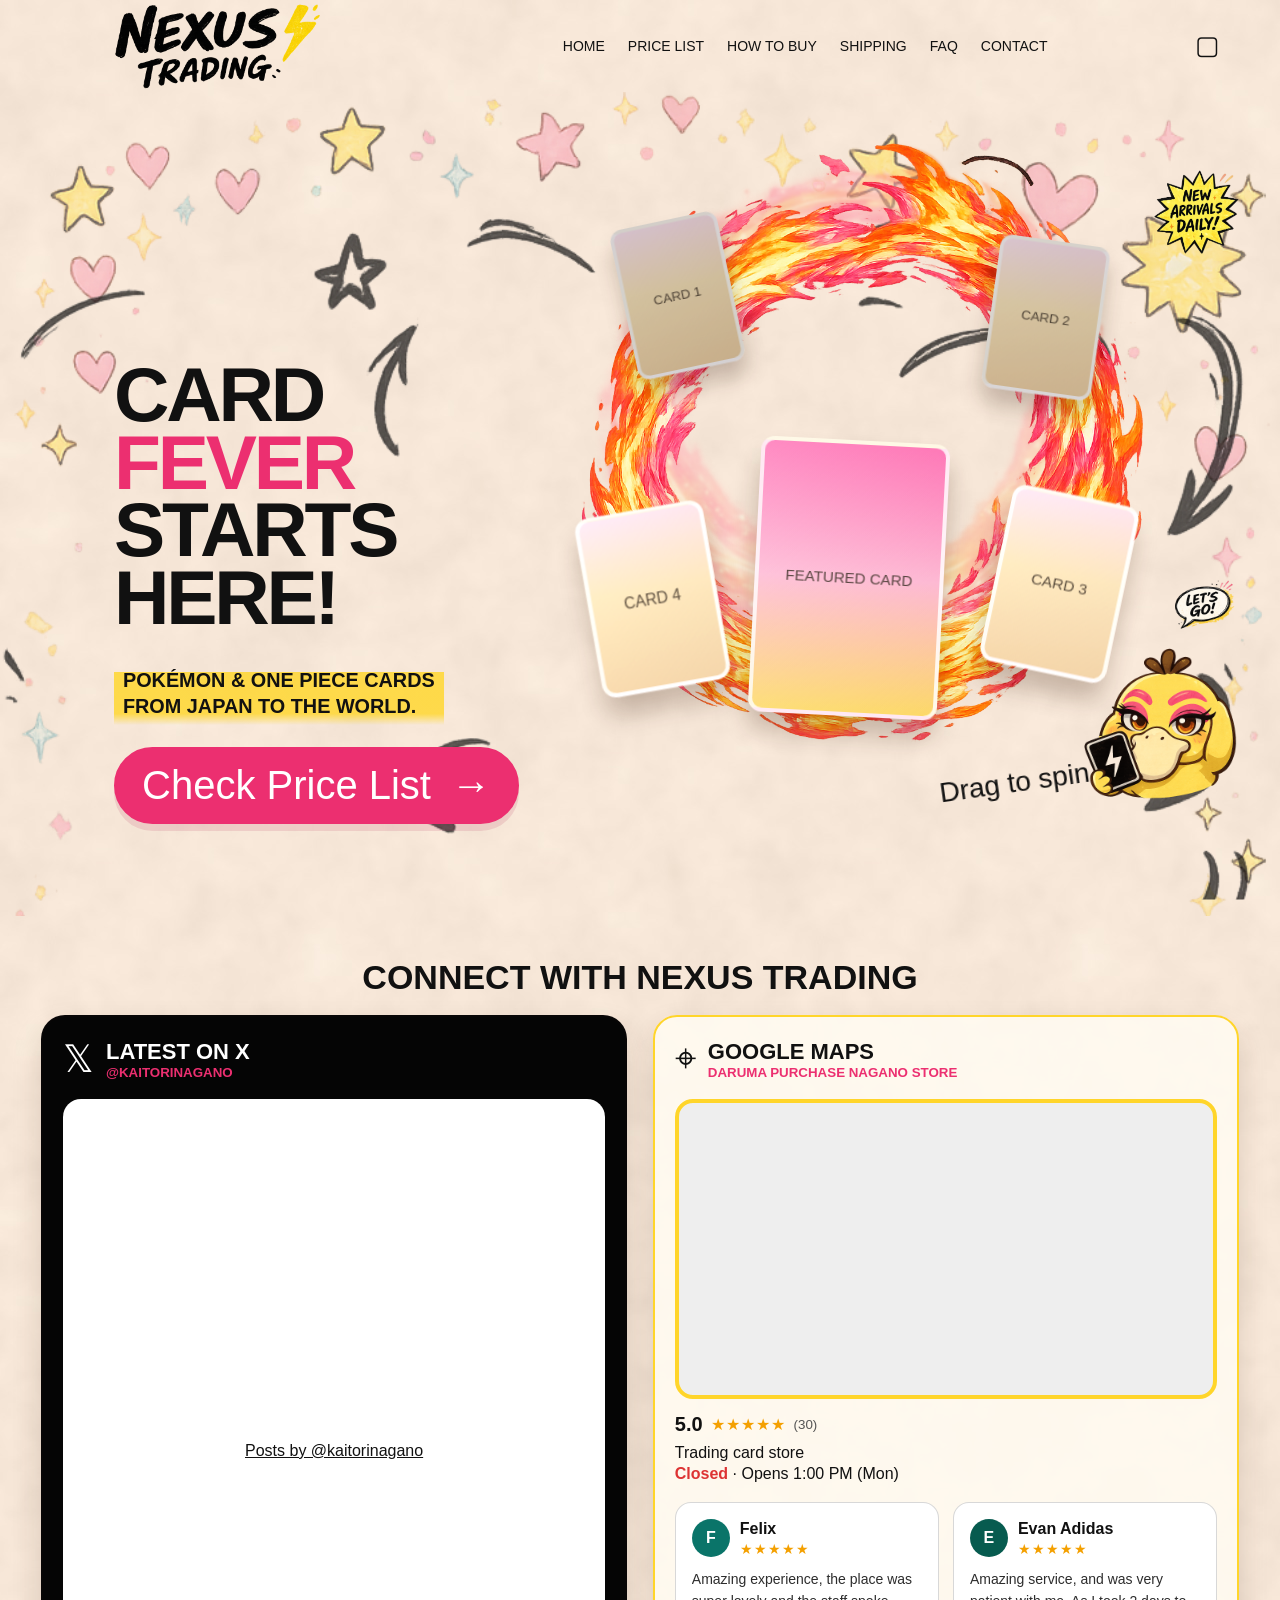
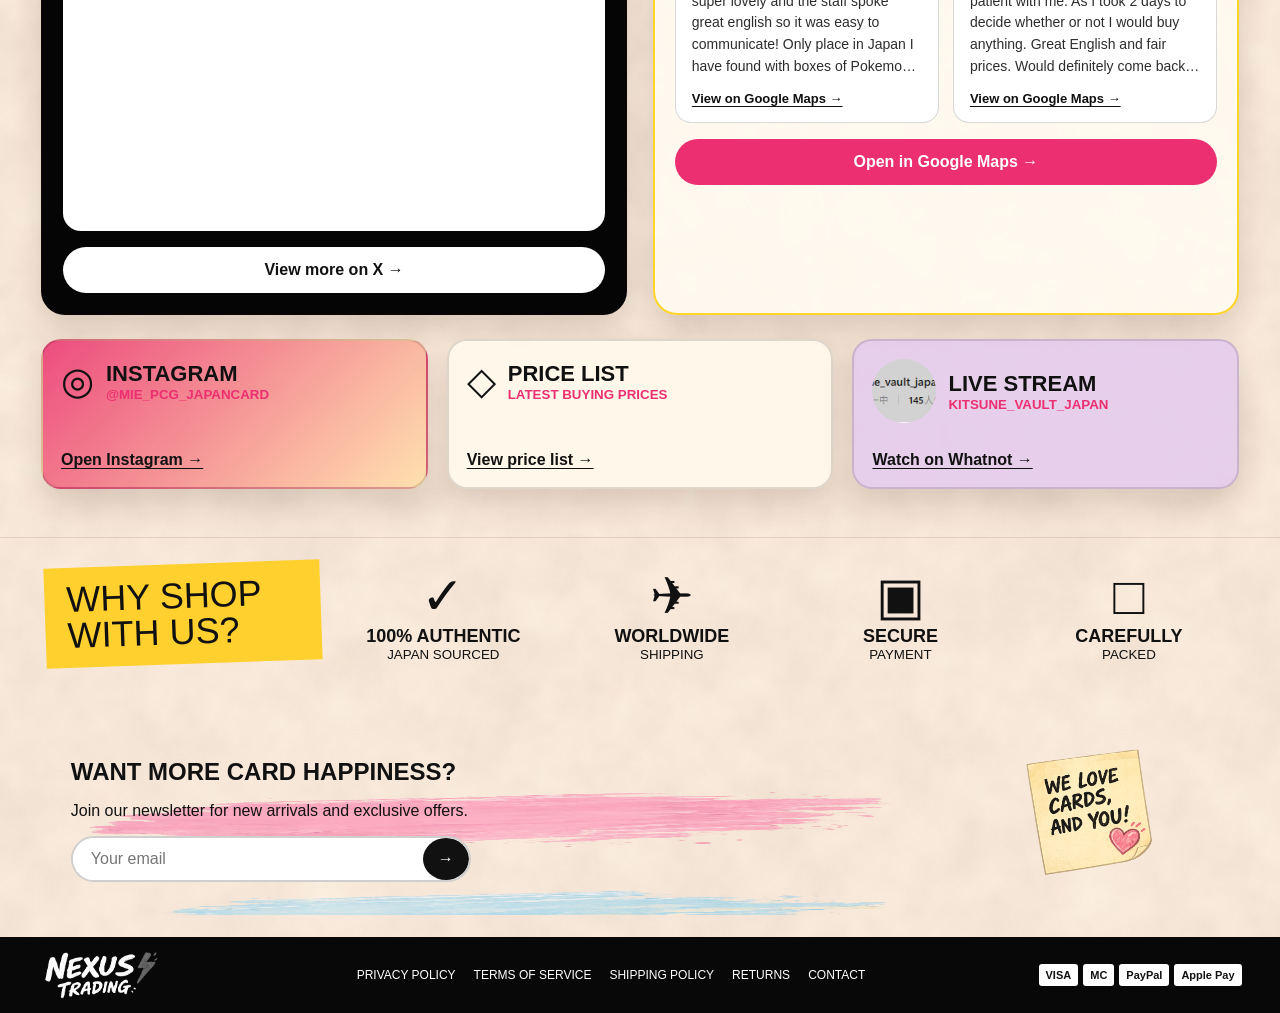
==== index.html @ 7e8e755b "Add files via upload" ====
<!doctype html>
<html lang="en">
<head>
  <meta charset="utf-8">
  <meta name="viewport" content="width=device-width, initial-scale=1">
  <meta name="description" content="Nexus Trading visual mock site">
  <title>Nexus Trading Mock</title>
  <link rel="stylesheet" href="styles.css">
</head>
<body>
  <div class="page-shell">
    <header class="site-header">
      <a class="brand" href="#home" aria-label="Nexus Trading home">
        <img src="assets/branding/nexus-logo.png" alt="Nexus Trading">
      </a>
      <nav id="main-navigation" class="desktop-nav" aria-label="Main navigation">
        <a href="#home">Home</a>
        <a href="#price-list">Price List</a>
        <a href="#how-to-buy">How to Buy</a>
        <a href="#shipping">Shipping</a>
        <a href="#faq">FAQ</a>
        <a href="#contact">Contact</a>
      </nav>
      <div class="header-actions">
        <button class="icon-button" type="button" aria-label="Shopping bag">▢</button>
        <button class="menu-button" type="button" aria-label="Open menu" aria-expanded="false" aria-controls="main-navigation">☰</button>
      </div>
    </header>

    <main>
      <section id="home" class="hero-section">
        <div class="hero-decoration-layer" aria-hidden="true">
          <img class="hero-decoration hero-decoration--stars" src="assets/decorations/stars-hearts.png" alt="">
          <img class="hero-decoration hero-decoration--arrows" src="assets/decorations/arrows.png" alt="">
        </div>

        <div class="mobile-hero-decor" aria-hidden="true">
          <span class="mobile-decor mobile-decor--star-one">★</span>
          <span class="mobile-decor mobile-decor--heart-one">♡</span>
          <span class="mobile-decor mobile-decor--star-two">✦</span>
          <span class="mobile-decor mobile-decor--heart-two">♡</span>
        </div>

        <div class="hero-copy">
          <h1>
            <span>Card</span>
            <span class="accent">Fever</span>
            <span>Starts</span>
            <span>Here!</span>
          </h1>
          <p class="hero-subtitle">Pokémon &amp; One Piece cards<br>from Japan to the world.</p>
          <a class="primary-button" href="#price-list">Check Price List <span>→</span></a>
        </div>

        <div class="hero-visual">
          <img class="hero-sticker hero-sticker--new" src="assets/stickers/new-arrivals.png" alt="New arrivals daily">
          <img class="hero-sticker hero-sticker--go" src="assets/stickers/lets-go.png" alt="Let's go">
          <img class="fire-glow" src="assets/effects/fire-glow.png" alt="">
          <img class="fire-ring" src="assets/effects/fire-ring.png" alt="">

          <p id="orbit-help" class="sr-only">Drag, or use the left and right arrow keys, to rotate the surrounding cards. Press Home or Escape to reset.</p>
          <p id="orbit-status" class="sr-only" aria-live="polite"></p>

          <div class="orbit-system" data-orbit-system tabindex="0" role="group" aria-label="Card carousel" aria-describedby="orbit-help orbit-status">
            <button class="orbit-card orbit-card--main" type="button" aria-label="Featured card. Fixed in the middle.">
              <span>Featured card</span>
            </button>

            <button class="orbit-card orbit-card--satellite orbit-card--slot1" type="button" data-angle="228" data-tilt="-12" aria-label="Card 1">
              <span>Card 1</span>
            </button>
            <button class="orbit-card orbit-card--satellite orbit-card--slot2" type="button" data-angle="320" data-tilt="8" aria-label="Card 2">
              <span>Card 2</span>
            </button>
            <button class="orbit-card orbit-card--satellite orbit-card--slot3" type="button" data-angle="35" data-tilt="12" aria-label="Card 3">
              <span>Card 3</span>
            </button>
            <button class="orbit-card orbit-card--satellite orbit-card--slot4" type="button" data-angle="140" data-tilt="-10" aria-label="Card 4">
              <span>Card 4</span>
            </button>
          </div>

          <span class="spin-label">Drag to spin</span>
        </div>

        <img class="hero-mascot" src="assets/mascot/nexus-mascot.png" alt="Nexus Trading mascot holding a phone">


        <div class="mobile-hero-actions">
          <a class="mobile-hero-button mobile-hero-button--primary" href="#price-list">Check Price List <span>→</span></a>
          <a class="mobile-hero-button mobile-hero-button--secondary" href="#new-arrivals">New Arrivals <span>→</span></a>
        </div>
      </section>

      <section class="connect-section connect-section--balanced" aria-labelledby="connect-heading">
        <h2 id="connect-heading">Connect with Nexus Trading</h2>

        <div class="feature-pair">
          <article class="feature-panel social-panel--x x-timeline-panel">
            <header>
              <span class="panel-icon">𝕏</span>
              <div><strong>Latest on X</strong><small>@kaitorinagano</small></div>
            </header>
            <div class="x-timeline-frame">
              <a
                class="twitter-timeline"
                data-height="680"
                data-theme="light"
                data-chrome="noheader nofooter noborders transparent"
                href="https://twitter.com/kaitorinagano?ref_src=twsrc%5Etfw"
              >
                Posts by @kaitorinagano
              </a>
            </div>
            <a class="feature-link x-profile-link" href="https://x.com/kaitorinagano" target="_blank" rel="noopener noreferrer" aria-label="Open kaitorinagano on X">View more on X →</a>
          </article>

          <article class="feature-panel store-feature-panel" aria-labelledby="store-feature-heading">
            <header>
              <span class="panel-icon">⌖</span>
              <div><strong id="store-feature-heading">Google Maps</strong><small>Daruma Purchase Nagano Store</small></div>
            </header>

            <div class="store-feature-map" data-map-frame>
              <img class="store-map-fallback" src="assets/store/daruma-google-map-reference.png" alt="Map preview for Daruma Purchase Nagano Store">
              <iframe
                title="Google Map for Daruma Purchase Nagano Store"
                src="https://www.google.com/maps?q=Daruma%20Purchase%20Nagano%20Store&amp;output=embed"
                loading="lazy"
                referrerpolicy="no-referrer-when-downgrade"
                allowfullscreen></iframe>
            </div>

            <div class="store-feature-summary">
              <div class="map-summary-rating" aria-label="Google Maps rating 5.0 out of 5 from 30 reviews">
                <strong>5.0</strong><span aria-hidden="true">★★★★★</span><small>(30)</small>
              </div>
              <p class="map-summary-category">Trading card store</p>
              <p class="map-summary-hours"><strong>Closed</strong> · Opens 1:00 PM (Mon)</p>
            </div>

            <div class="google-review-list" aria-label="Selected English Google Maps reviews">
              <article class="google-review-card">
                <header class="google-review-header">
                  <span class="google-review-avatar" aria-hidden="true">F</span>
                  <div><h3>Felix</h3><div class="google-review-stars" aria-label="5 out of 5 stars">★★★★★</div></div>
                </header>
                <p class="google-review-text">Amazing experience, the place was super lovely and the staff spoke great english so it was easy to communicate! Only place in Japan I have found with boxes of Pokemon cards so am I very happy!</p>
                <a class="google-review-link" href="https://www.google.com/maps/search/?api=1&amp;query=Daruma%20Purchase%20Nagano%20Store" target="_blank" rel="noopener noreferrer">View on Google Maps →</a>
              </article>

              <article class="google-review-card">
                <header class="google-review-header">
                  <span class="google-review-avatar google-review-avatar--evan" aria-hidden="true">E</span>
                  <div><h3>Evan Adidas</h3><div class="google-review-stars" aria-label="5 out of 5 stars">★★★★★</div></div>
                </header>
                <p class="google-review-text">Amazing service, and was very patient with me. As I took 2 days to decide whether or not I would buy anything. Great English and fair prices. Would definitely come back if I found myself back in Matsumoto! All while having a very plentiful stock.</p>
                <a class="google-review-link" href="https://www.google.com/maps/search/?api=1&amp;query=Daruma%20Purchase%20Nagano%20Store" target="_blank" rel="noopener noreferrer">View on Google Maps →</a>
              </article>
            </div>

            <a class="feature-link store-feature-link" href="https://www.google.com/maps/search/?api=1&amp;query=Daruma%20Purchase%20Nagano%20Store" target="_blank" rel="noopener noreferrer">Open in Google Maps →</a>
          </article>
        </div>

        <div class="compact-link-grid">
          <article class="compact-social-card compact-social-card--instagram">
            <header><span class="panel-icon">◎</span><div><strong>Instagram</strong><small>@mie_pcg_japancard</small></div></header>
            <a href="https://www.instagram.com/mie_pcg_japancard/" target="_blank" rel="noopener noreferrer">Open Instagram →</a>
          </article>

          <article id="price-list" class="compact-social-card compact-social-card--price">
            <header><span class="panel-icon">◇</span><div><strong>Price List</strong><small>Latest buying prices</small></div></header>
            <a href="#">View price list →</a>
          </article>

          <article class="compact-social-card compact-social-card--whatnot">
            <header>
              <img src="assets/whatnot/kitsune-vault-japan-profile.png" alt="Whatnot profile for kitsune_vault_japan">
              <div><strong>Live Stream</strong><small>kitsune_vault_japan</small></div>
            </header>
            <a href="https://www.whatnot.com/user/kitsune_vault_japan" target="_blank" rel="noopener noreferrer">Watch on Whatnot →</a>
          </article>
        </div>
      </section>

      <section id="shipping" class="benefit-section">
        <div class="benefit-title">Why shop<br>with us?</div>
        <div class="benefit"><span>✓</span><strong>100% Authentic</strong><small>Japan sourced</small></div>
        <div class="benefit"><span>✈</span><strong>Worldwide</strong><small>Shipping</small></div>
        <div class="benefit"><span>▣</span><strong>Secure</strong><small>Payment</small></div>
        <div class="benefit"><span>□</span><strong>Carefully</strong><small>Packed</small></div>
      </section>

      <section id="contact" class="bottom-section bottom-section--compact">
        <div class="newsletter-panel">
          <img src="assets/decorations/pink-brush.png" alt="">
          <div>
            <h2>Want more card happiness?</h2>
            <p>Join our newsletter for new arrivals and exclusive offers.</p>
            <form class="newsletter-form">
              <label class="sr-only" for="email">Email address</label>
              <input id="email" type="email" placeholder="Your email">
              <button type="submit" aria-label="Subscribe">→</button>
            </form>
          </div>
        </div>
        <img class="love-note" src="assets/stickers/love-cards-note.png" alt="We love cards, and you">
      </section>
    </main>

    <footer class="site-footer">
      <img src="assets/branding/nexus-logo.png" alt="Nexus Trading">
      <nav aria-label="Footer navigation">
        <a href="#">Privacy Policy</a>
        <a href="#">Terms of Service</a>
        <a href="#">Shipping Policy</a>
        <a href="#">Returns</a>
        <a href="#contact">Contact</a>
      </nav>
      <div class="payment-list" aria-label="Accepted payment methods">
        <span>VISA</span><span>MC</span><span>PayPal</span><span>Apple Pay</span>
      </div>
    </footer>
  </div>

  <script async src="https://platform.twitter.com/widgets.js" charset="utf-8"></script>
  <script src="script.js"></script>
</body>
</html>
---- styles.css ----
:root {
  --paper: #fbf1df;
  --ink: #111;
  --pink: #ec2f70;
  --yellow: #ffd02e;
  --panel: rgba(255, 250, 240, .88);
  --shadow: 0 14px 30px rgba(64, 35, 18, .16);
}

* { box-sizing: border-box; }
html { scroll-behavior: smooth; }
body {
  margin: 0;
  min-width: 320px;
  overflow-x: hidden;
  color: var(--ink);
  font-family: "Arial Narrow", Arial, sans-serif;
  background: #ddd4c8;
}
button, input { font: inherit; }
a { color: inherit; }
button { border: 0; }

.page-shell {
  width: 100%;
  min-width: 320px;
  margin: 0;
  overflow: hidden;
  background-color: var(--paper);
  background-image: url("assets/backgrounds/paper-background.jpg");
  background-position: center top;
  background-size: 768px 768px;
  background-repeat: repeat;
}

.site-header {
  position: relative;
  z-index: 30;
  display: grid;
  grid-template-columns: minmax(180px, .85fr) 1fr auto;
  align-items: center;
  gap: clamp(12px, 1.5vw, 24px);
  width: 100%;
  max-width: none;
  margin: 0;
  padding: clamp(10px, 1.1vw, 18px) clamp(16px, 2.4vw, 36px) 4px;
}
.brand img {
  display: block;
  width: clamp(150px, 13vw, 205px);
  height: auto;
  object-fit: contain;
}
.desktop-nav {
  display: flex;
  justify-content: center;
  gap: clamp(14px, 2.4vw, 42px);
}
.desktop-nav a,
.site-footer a {
  font-family: "Comic Sans MS", "Arial Black", sans-serif;
  text-decoration: none;
  text-transform: uppercase;
  font-size: clamp(14px, 1.05vw, 18px);
  transition: transform .2s ease, color .2s ease;
}
.desktop-nav a:hover { color: var(--pink); transform: translateY(-2px); }
.header-actions { display: flex; align-items: center; justify-content: flex-end; }
.menu-button {
  display: none;
  place-items: center;
  width: clamp(42px, 3.4vw, 50px);
  aspect-ratio: 1;
  border-radius: 50%;
  color: white;
  background: var(--pink);
  font-size: 26px;
  cursor: pointer;
}

.hero-section {
  position: relative;
  width: 100%;
  max-width: none;
  aspect-ratio: 1440 / 1010;
  margin: 0;
  padding: 0;
  isolation: isolate;
}
.hero-sticker,
.hero-mascot,
.fire-ring,
.fire-glow {
  position: absolute;
  pointer-events: none;
}
.hero-decoration-layer {
  position: absolute;
  inset: 0;
  z-index: -2;
  overflow: hidden;
  pointer-events: none;
}
.hero-decoration {
  position: absolute;
  left: 50%;
  width: 100%;
  height: auto;
  object-fit: contain;
  object-position: center top;
  transform: translateX(-50%);
}
.hero-decoration--stars {
  top: 0;
  opacity: .56;
}
.hero-decoration--arrows {
  top: 1.5%;
  opacity: .72;
}

.hero-copy {
  position: absolute;
  z-index: 8;
  left: 90%;
  top: 0%;
  width: 29%;
}
.hero-copy h1 {
  margin: 0;
  font-family: "Comic Sans MS", "Arial Black", sans-serif;
  font-size: clamp(100%, 6.25vw, 150px);
  line-height: .84;
  text-transform: uppercase;
  letter-spacing: clamp(-4px, -.25vw, -2px);
}
.hero-copy h1 span { display: block; }
.hero-copy h1 .accent { color: var(--pink); }
.hero-subtitle {
  display: inline-block;
  margin: 6.5% 0 0;
  padding: .3em .45em;
  font-family: "Comic Sans MS", "Arial Black", sans-serif;
  font-size: clamp(20px, 1.7vw, 30px);
  font-weight: 700;
  line-height: 1.28;
  text-transform: uppercase;
  background: linear-gradient(transparent 16%, rgba(255, 214, 42, .82) 16% 82%, transparent 100%);
}
.hero-copy .hero-sticker--hello {
  top: -30%;
  left: 40%;
  width: clamp(118px, 13vw, 178px);
  height: auto;
  z-index: 11;
}

.hero-visual {
  position: absolute;
  z-index: 5;
  top: 2.8%;
  left: 31.5%;
  width: 62.5%;
  aspect-ratio: 900 / 790;
  container-type: inline-size;
}
.fire-ring,
.fire-glow {
  top: -20%;
  left: 10%;
  width: 80%;
  height: auto;
  object-fit: contain;
}
.fire-glow {
  opacity: .5;
  filter: blur(1px);
  animation: glowPulse 1.8s ease-in-out infinite alternate;
}
.fire-ring { animation: fireFlicker 1.3s ease-in-out infinite alternate; }
@keyframes fireFlicker {
  from { transform: scale(.995) rotate(-.6deg); filter: saturate(.95) brightness(.98); }
  to { transform: scale(1.018) rotate(.6deg); filter: saturate(1.15) brightness(1.08); }
}
@keyframes glowPulse {
  from { transform: scale(.97); opacity: .35; }
  to { transform: scale(1.03); opacity: .58; }
}

.orbit-system {
  position: absolute;
  inset: 0;
  --main-card-w: clamp(185px, 29cqw, 370px);
  --satellite-card-w: clamp(120px, 19cqw, 240px);
  --radius-x: clamp(180px, 33cqw, 420px);
  --radius-y: clamp(155px, 28cqw, 355px);
  --center-x: 52%;
  --center-y: 46%;
  cursor: grab;
  touch-action: pan-y;
  user-select: none;
}
.orbit-system.is-dragging { cursor: grabbing; }
.orbit-system:focus-visible {
  outline: 4px solid var(--pink);
  outline-offset: 6px;
  border-radius: 24px;
}
.orbit-card {
  position: absolute;
  display: flex;
  flex-direction: column;
  align-items: center;
  justify-content: center;
  gap: 6px;
  border: clamp(4px, .55cqw, 6px) solid rgba(255, 255, 255, .82);
  border-radius: clamp(12px, 1.8cqw, 18px);
  color: rgba(56, 45, 35, .82);
  text-align: center;
  font-family: "Comic Sans MS", "Arial Black", sans-serif;
  background: linear-gradient(135deg, rgba(255,255,255,.3), rgba(232,214,196,.46)), linear-gradient(180deg, #ffdbed 0%, #ffe3a8 44%, #f4cc8d 100%);
  box-shadow: 0 18px 24px rgba(55, 24, 10, .24);
  will-change: transform;
}
.orbit-card span { display: block; line-height: 1; font-size: clamp(12px, 2cqw, 19px); text-transform: uppercase; }
.orbit-card small { display: block; font-size: clamp(10px, 1.5cqw, 14px); opacity: .75; }
.orbit-card:focus-visible {
  outline: 4px solid var(--pink);
  outline-offset: 4px;
}
.orbit-card--main {
  left: var(--center-x);
  top: var(--center-y);
  width: var(--main-card-w);
  aspect-ratio: 260 / 380;
  z-index: 20;
  transform: translate(-50%, -50%) rotate(3deg);
  background: linear-gradient(135deg, rgba(255,255,255,.35), rgba(232,214,196,.12)), linear-gradient(180deg, #ff4da2 0%, #ffadcf 50%, #ffd95b 100%);
}
.orbit-card--satellite {
  left: 50%;
  top: 50%;
  width: var(--satellite-card-w);
  aspect-ratio: 182 / 255;
  transform-origin: center center;
}
.spin-label {
  position: absolute;
  right: 23%;
  bottom: 5%;
  z-index: 21;
  font-family: "Comic Sans MS", "Arial Black", sans-serif;
  font-size: clamp(28px, 3.3cqw, 40px);
  transform: rotate(-8deg);
}
.hero-visual .hero-sticker--new {
  top: 7%;
  right: -5%;
  width: clamp(112px, 18cqw, 220px);
  height: auto;
  z-index: 22;
}
.hero-visual .hero-sticker--go {
  top: 61%;
  right: -3%;
  width: clamp(82px, 12cqw, 150px);
  height: auto;
  z-index: 22;
}
.hero-mascot {
  right: 1.5%;
  bottom: 1%;
  z-index: 8;
  width: clamp(190px, 20vw, 360px);
  height: auto;
  object-fit: contain;
}


.site-footer {
  display: grid;
  grid-template-columns: 1fr;
  align-items: center;
  gap: 18px;
  min-height: 76px;
  padding: 10px clamp(18px, 3vw, 58px);
  color: white;
  background: #080808;
}
.site-footer > img { width: 125px; height: 55px; object-fit: contain; filter: invert(1) grayscale(1) brightness(2); }

.sr-only {
  position: absolute;
  width: 1px;
  height: 1px;
  padding: 0;
  margin: -1px;
  overflow: hidden;
  clip: rect(0,0,0,0);
  white-space: nowrap;
  border: 0;
}
.mobile-nav-open .desktop-nav {
  display: flex;
  position: absolute;
  top: 72px;
  right: 20px;
  flex-direction: column;
  gap: 4px;
  padding: 14px;
  border-radius: 14px;
  background: #fff7ea;
  box-shadow: var(--shadow);
}

@media (min-width: 1441px) {
  .site-header {
    grid-template-columns: minmax(220px, .72fr) 1fr auto;
    padding-inline: clamp(36px, 3.2vw, 82px);
  }

  .brand img {
    width: clamp(205px, 11vw, 280px);
  }

  .desktop-nav {
    gap: clamp(34px, 3vw, 72px);
  }

  .desktop-nav a {
    font-size: clamp(18px, 1vw, 22px);
  }

  .hero-copy {
    left: clamp(48px, 4.2vw, 110px);
    width: min(30%, 560px);
  }

  .hero-visual {
    left: 30%;
    width: 68%;
  }

  .hero-decoration {
    width: 100%;
  }
}

@media (max-width: 980px) {
  .menu-button { display: grid; }
  .site-header { grid-template-columns: 180px 1fr auto; padding-inline: 18px; }
  .desktop-nav { display: none; }
  .hero-section {
    display: grid;
    grid-template-areas: "copy" "visual" "mascot";
    aspect-ratio: auto;
    padding: 0 18px 24px;
  }
  .hero-decoration--stars,
  .hero-decoration--arrows { width: 100%; height: auto; }
  .hero-copy {
    grid-area: copy;
    position: relative;
    left: auto;
    top: auto;
    width: min(58%, 430px);
    padding-top: clamp(80px, 12vw, 118px);
  }
  .hero-copy .hero-sticker--hello {
    top: 0;
    left: -2%;
    width: clamp(118px, 20vw, 168px);
  }
  .hero-visual {
    grid-area: visual;
    position: relative;
    top: auto;
    left: auto;
    width: 100%;
    aspect-ratio: 900 / 720;
    margin-top: 10px;
  }
  .orbit-system {
    --radius-x: clamp(135px, 28cqw, 230px);
    --radius-y: clamp(135px, 28cqw, 230px);
    --main-card-w: clamp(170px, 34cqw, 250px);
    --satellite-card-w: clamp(112px, 23cqw, 170px);
    --center-x: 50%;
    --center-y: 48%;
  }
  .hero-visual .hero-sticker--new { top: 4%; right: 0; width: clamp(108px, 18cqw, 148px); }
  .hero-visual .hero-sticker--go { top: 58%; right: 0; width: clamp(82px, 14cqw, 110px); }
  .hero-mascot {
    grid-area: mascot;
    position: relative;
    right: auto;
    bottom: auto;
    width: clamp(180px, 31vw, 255px);
    justify-self: end;
    margin-top: -12%;
    margin-right: 1%;
  }
  .site-footer { grid-template-columns: 120px 1fr; }
  .site-footer nav { display: none; }
}

@media (max-width: 680px) {
  .page-shell { background-size: 640px 640px; background-position: center top; }
  .site-header { grid-template-columns: minmax(130px, 1fr) auto; padding: 8px 12px 0; }
  .brand img { width: clamp(138px, 42vw, 165px); }
  .menu-button { width: 42px; }
  .hero-section { padding-inline: 12px; padding-bottom: 18px; }
  .hero-copy { width: 100%; padding-top: clamp(72px, 22vw, 96px); }
  .hero-copy h1 { width: 76%; font-size: clamp(52px, 17vw, 72px); }
  .hero-subtitle { margin: 18px 0 0; font-size: clamp(16px, 5vw, 21px); }
  .hero-copy .hero-sticker--hello { top: 0; left: -1%; width: clamp(108px, 34vw, 138px); }
  .hero-visual { width: 100%; margin-top: 8px; aspect-ratio: 1 / 1.08; }
  .orbit-system {
    --radius-x: clamp(105px, 31cqw, 150px);
    --radius-y: clamp(112px, 33cqw, 160px);
    --main-card-w: clamp(145px, 43cqw, 195px);
    --satellite-card-w: clamp(94px, 28cqw, 128px);
    --center-y: 47%;
  }
  .orbit-card span { font-size: clamp(10px, 3cqw, 13px); }
  .orbit-card small { font-size: clamp(8px, 2.3cqw, 10px); }
  .spin-label { right: 10%; bottom: 2%; font-size: clamp(24px, 8cqw, 32px); }
  .hero-visual .hero-sticker--new { top: 2%; right: 0; width: clamp(94px, 29cqw, 120px); }
  .hero-visual .hero-sticker--go { top: 59%; right: 0; width: clamp(72px, 22cqw, 92px); }
  .hero-mascot { width: clamp(150px, 45vw, 190px); margin-top: -8%; }
  .site-footer { grid-template-columns: 1fr; justify-items: center; text-align: center; }
}

@media (max-width: 420px) {
  .hero-copy h1 { width: 82%; }
  .hero-visual { margin-top: 18px; }
  .orbit-system {
    --radius-x: clamp(94px, 29cqw, 122px);
    --radius-y: clamp(100px, 31cqw, 132px);
    --main-card-w: clamp(132px, 41cqw, 168px);
    --satellite-card-w: clamp(84px, 26cqw, 106px);
  }
  .hero-mascot { margin-top: -4%; }
}

@media (prefers-reduced-motion: reduce) {
  html { scroll-behavior: auto; }
  .fire-ring,
  .fire-glow { animation: none; }
  .desktop-nav a { transition: none; }
}

.header-actions { display: flex; align-items: center; justify-content: flex-end; gap: 10px; }
.icon-button {
  display: grid;
  place-items: center;
  width: clamp(42px, 3.4vw, 50px);
  aspect-ratio: 1;
  border-radius: 50%;
  color: var(--ink);
  background: transparent;
  font-size: 26px;
  cursor: pointer;
}
.primary-button,
.social-panel > a {
  display: inline-flex;
  align-items: center;
  justify-content: space-between;
  gap: 20px;
  border: 2px solid var(--pink);
  border-radius: 999px;
  padding: 14px 26px;
  color: white;
  font-family: "Comic Sans MS", "Arial Black", sans-serif;
  font-size: 40px;
  text-decoration: none;
  background: var(--pink);
  box-shadow: 0 7px 0 rgba(172, 22, 77, .12);
  transition: transform .2s ease;
}
.primary-button { margin-top: 22px; }
.primary-button:hover,
.social-panel > a:hover { transform: translateY(-3px) rotate(-1deg); }

.connect-section {
  position: relative;
  padding: 10px clamp(18px, 3.2vw, 64px) 36px;
}
.connect-section h2 {
  margin: 0 0 18px;
  text-align: center;
  font-family: "Comic Sans MS", "Arial Black", sans-serif;
  font-size: 34px;
  text-transform: uppercase;
}
.connect-grid {
  display: grid;
  grid-template-columns: repeat(4, 1fr);
  gap: clamp(12px, 1.4vw, 24px);
}
.social-panel {
  display: flex;
  flex-direction: column;
  min-height: 330px;
  padding: 16px;
  border: 2px solid rgba(28, 20, 15, .12);
  border-radius: 22px;
  background: var(--panel);
  box-shadow: var(--shadow);
}
.social-panel header { display: flex; align-items: center; gap: 10px; min-height: 60px; }
.social-panel header strong,
.social-panel header small { display: block; text-transform: uppercase; }
.social-panel header strong { font-family: "Comic Sans MS", "Arial Black", sans-serif; font-size: 22px; }
.social-panel header small { color: var(--pink); font-weight: 700; }
.panel-icon { font-size: 38px; }
.social-panel--instagram { background: linear-gradient(180deg, rgba(235, 55, 113, .9), rgba(255, 224, 171, .84)); }
.social-panel--x { color: white; background: #050505; }
.social-panel--price { background: rgba(255, 248, 235, .9); }
.social-panel--schedule { background: rgba(229, 204, 238, .88); }
.instagram-grid { display: grid; grid-template-columns: repeat(3,1fr); gap: 6px; margin: 8px 0; }
.instagram-grid div {
  min-height: 108px;
  border: 3px solid white;
  border-radius: 8px;
  background: #ead7c2;
}
.feed-item {
  min-height: 74px;
  margin: 8px 0;
  padding: 17px 12px;
  border-radius: 14px;
  color: #111;
  background: #fffaf0;
}
.price-list,
.schedule-list { list-style: none; margin: 8px 0 18px; padding: 0; }
.price-list li,
.schedule-list li {
  display: flex;
  justify-content: space-between;
  gap: 8px;
  min-height: 50px;
  padding: 14px 4px;
  border-bottom: 1px solid rgba(20,15,10,.2);
}
.schedule-list li { justify-content: flex-start; text-transform: uppercase; }
.schedule-list li b { width: 50px; }
.social-panel > a {
  margin-top: auto;
  padding: 8px 18px;
  color: var(--pink);
  font-size: 17px;
  background: white;
}

.benefit-section {
  display: grid;
  grid-template-columns: 1.3fr repeat(4, 1fr);
  align-items: center;
  gap: 16px;
  padding: 26px clamp(18px, 3.5vw, 68px);
  border-top: 1px solid rgba(80, 45, 20, .12);
}
.benefit-title {
  padding: 14px 22px;
  font-family: "Comic Sans MS", "Arial Black", sans-serif;
  font-size: 36px;
  line-height: 1;
  text-transform: uppercase;
  background: var(--yellow);
  transform: rotate(-2deg);
}
.benefit { text-align: center; text-transform: uppercase; }
.benefit span { display: block; font-size: 52px; }
.benefit strong,
.benefit small { display: block; }
.benefit strong { font-family: "Comic Sans MS", "Arial Black", sans-serif; font-size: 18px; }

.bottom-section {
  display: grid;
  grid-template-columns: 1.4fr 1fr .7fr;
  gap: 24px;
  align-items: center;
  padding: 25px clamp(18px, 3.5vw, 68px) 12px;
}
.newsletter-panel { position: relative; display: grid; min-height: 190px; align-items: center; }
.newsletter-panel > img { position: absolute; inset: 0; width: 100%; height: 100%; object-fit: fill; opacity: .62; }
.newsletter-panel > div { position: relative; padding: 18px 26px; }
.newsletter-panel h2,
.follow-panel h2 { margin: 0; font-family: "Comic Sans MS", "Arial Black", sans-serif; text-transform: uppercase; }
.newsletter-panel p { max-width: 400px; }
.newsletter-form {
  display: flex;
  max-width: 400px;
  overflow: hidden;
  border: 2px solid rgba(20,15,10,.2);
  border-radius: 999px;
  background: white;
}
.newsletter-form input { flex: 1; min-width: 0; padding: 12px 18px; border: 0; outline: 0; }
.newsletter-form button { width: 46px; border-radius: 50%; color: white; background: #111; cursor: pointer; }
.follow-panel { position: relative; min-height: 180px; padding: 18px; border: 3px solid #a786bb; background: rgba(255, 247, 229, .55); }
.follow-panel img { position: absolute; right: -5px; bottom: -18px; width: 145px; height: 145px; object-fit: contain; }
.love-note { width: 100%; max-height: 210px; object-fit: contain; transform: rotate(-4deg); }

.site-footer {
  display: grid;
  grid-template-columns: 145px 1fr auto;
  align-items: center;
  gap: 18px;
  min-height: 76px;
  padding: 10px clamp(18px, 3vw, 58px);
  color: white;
  background: #080808;
}
.site-footer > img { width: 125px; height: 55px; object-fit: contain; filter: invert(1) grayscale(1) brightness(2); }
.site-footer nav { display: flex; justify-content: center; gap: 18px; }
.site-footer a { font-family: inherit; font-size: 12px; }
.payment-list { display: flex; gap: 5px; }
.payment-list span { padding: 5px 7px; border-radius: 3px; color: #111; font-size: 11px; font-weight: 700; background: white; }

@media (max-width: 980px) {
  .connect-grid { grid-template-columns: repeat(2, 1fr); }
  .benefit-section { grid-template-columns: repeat(2, 1fr); }
  .benefit-title { grid-column: 1 / -1; text-align: center; }
  .bottom-section { grid-template-columns: 1fr 1fr; }
  .love-note { grid-column: 1 / -1; justify-self: center; max-width: 240px; }
  .site-footer { grid-template-columns: 120px 1fr; }
  .site-footer nav { display: none; }
}
@media (max-width: 680px) {
  .icon-button { display: none; }
  .connect-grid { grid-template-columns: 1fr; }
  .benefit-section { grid-template-columns: 1fr 1fr; padding-inline: 18px; }
  .bottom-section { grid-template-columns: 1fr; padding-inline: 18px; }
  .love-note { grid-column: auto; }
  .site-footer { grid-template-columns: 1fr; justify-items: center; text-align: center; }
}

/* 2026-07-30: remove decoration edge artifact and improve hero-copy readability */
.hero-decoration--arrows {
  /* The source image contains a faint vertical artifact at its outer edge. */
  clip-path: inset(0 12px 0 12px);
  width: calc(100% + 24px);
}

@media (max-width: 680px) {
  .hero-decoration--arrows {
    width: calc(100% + 32px);
    clip-path: inset(0 16px 0 16px);
    opacity: .46;
  }

  .hero-decoration--stars {
    opacity: .42;
  }

  .hero-copy {
    isolation: isolate;
    padding-left: 10px;
  }

  .hero-copy::before {
    content: "";
    position: absolute;
    z-index: -1;
    top: clamp(52px, 16vw, 72px);
    right: -8px;
    bottom: -18px;
    left: -8px;
    pointer-events: none;
    background: radial-gradient(
      ellipse at 38% 44%,
      rgba(251, 241, 223, .96) 0%,
      rgba(251, 241, 223, .88) 54%,
      rgba(251, 241, 223, .48) 76%,
      rgba(251, 241, 223, 0) 100%
    );
  }

  .hero-copy h1 {
    width: 82%;
    line-height: .9;
    letter-spacing: -2px;
    text-shadow:
      0 2px 0 rgba(255, 255, 255, .92),
      0 5px 14px rgba(83, 46, 26, .08);
  }

  .hero-copy .hero-sticker--hello {
    top: -8px;
    left: 4%;
    width: clamp(102px, 31vw, 128px);
  }

  .hero-subtitle {
    max-width: min(100%, 430px);
    padding: .38em .5em .34em;
    line-height: 1.22;
    background: rgba(255, 208, 46, .92);
    box-shadow: 3px 4px 0 rgba(117, 75, 16, .08);
  }
}

@media (max-width: 420px) {
  .hero-copy h1 {
    width: 88%;
    font-size: clamp(50px, 16.5vw, 66px);
  }

  .hero-copy .hero-sticker--hello {
    left: 3%;
  }
}

/* 2026-08-03: target responsive layout based on approved viewport wireframes */
@media (min-width: 981px) {
  .site-header {
    width: min(calc(100% - 40px), 2200px);
    margin-inline: auto;
    padding-inline: clamp(20px, 2.4vw, 54px);
  }

  .hero-section {
    width: 100%;
    height: clamp(680px, calc(100vh - 76px), 1180px);
    min-height: 680px;
    aspect-ratio: auto;
    overflow: hidden;
  }

  .hero-decoration {
    inset: 0;
    left: 0;
    width: 100%;
    height: 100%;
    object-fit: cover;
    object-position: center top;
    transform: none;
  }

  .hero-decoration--arrows {
    width: calc(100% + 28px);
    left: -14px;
  }

  .hero-copy {
    left: clamp(34px, 4vw, 92px);
    top: 11%;
    width: min(37%, 510px);
  }

  .hero-copy h1 {
    font-size: clamp(62px, 6vw, 96px);
    line-height: .88;
  }

  .hero-copy .hero-sticker--hello {
    top: -23%;
    left: -2%;
    width: clamp(96px, 9vw, 144px);
  }

  .hero-subtitle {
    font-size: clamp(18px, 1.55vw, 28px);
  }

  .hero-visual {
    top: 1.5%;
    right: 1.5%;
    left: auto;
    width: min(59%, 1280px);
    height: 94%;
    aspect-ratio: auto;
  }

  .fire-ring,
  .fire-glow {
    top: 4%;
    left: 9%;
    width: 82%;
  }

  .orbit-system {
    --main-card-w: clamp(185px, 25cqw, 340px);
    --satellite-card-w: clamp(118px, 16.5cqw, 215px);
    --center-x: 50%;
    --center-y: 47%;
  }

  .spin-label {
    right: 18%;
    bottom: 6%;
  }

  .hero-mascot {
    right: 1.5%;
    bottom: 0;
    width: clamp(190px, 16vw, 320px);
  }
}

@media (min-width: 1440px) {
  .hero-copy {
    left: clamp(64px, 4.2vw, 110px);
    top: 12%;
    width: min(32%, 560px);
  }

  .hero-visual {
    right: max(1.5%, calc((100vw - 2200px) / 2));
    width: min(62%, 1360px);
  }

  .hero-copy h1 {
    font-size: clamp(78px, 5.2vw, 108px);
  }
}

@media (min-width: 2200px) {
  .hero-copy {
    left: max(110px, calc((100vw - 2200px) / 2 + 64px));
  }
}

@media (min-width: 681px) and (max-width: 980px) {
  .site-header {
    width: 100%;
  }

  .hero-section {
    display: grid;
    grid-template-areas: "copy" "visual" "mascot";
    grid-template-rows: auto auto auto;
    padding: 0 24px 28px;
    overflow: hidden;
  }

  .hero-decoration {
    inset: 0;
    left: 0;
    width: 100%;
    height: 100%;
    object-fit: cover;
    transform: none;
  }

  .hero-copy {
    width: min(70%, 520px);
    padding-top: 46px;
  }

  .hero-copy h1 {
    font-size: clamp(62px, 10vw, 82px);
    line-height: .9;
  }

  .hero-copy .hero-sticker--hello {
    top: -2px;
    left: 1%;
  }

  .hero-visual {
    width: 100%;
    aspect-ratio: 1.22 / 1;
    margin-top: 24px;
  }

  .fire-ring,
  .fire-glow {
    top: 3%;
    left: 8%;
    width: 84%;
  }

  .hero-mascot {
    margin-top: -8%;
  }
}

@media (max-width: 680px) {
  .site-header {
    min-height: 64px;
  }

  .hero-section {
    padding-top: 0;
  }

  .hero-decoration {
    inset: 0;
    left: 0;
    width: 100%;
    height: 100%;
    object-fit: cover;
    transform: none;
  }

  .hero-copy {
    padding-top: clamp(30px, 9vw, 42px);
  }

  .hero-copy h1 {
    width: 92%;
    font-size: clamp(50px, 16vw, 68px);
    line-height: .91;
  }

  .hero-copy .hero-sticker--hello {
    top: -6px;
    left: 3%;
  }

  .hero-subtitle {
    margin-top: 14px;
    font-size: clamp(15px, 4.6vw, 20px);
  }

  .primary-button {
    white-space: nowrap;
    font-size: clamp(14px, 4vw, 17px);
  }

  .hero-visual {
    margin-top: 12px;
    aspect-ratio: 1 / 1.06;
  }

  .fire-ring,
  .fire-glow {
    top: 3%;
    left: 6%;
    width: 88%;
  }

  .orbit-system {
    --center-y: 46%;
  }
}

/* 2026-08-04: reduce header-to-hero gap on PC */
@media (min-width: 981px) {
  .site-header {
    padding-top: 6px;
    padding-bottom: 0;
  }

  .hero-copy {
    top: 5%;
  }

  .hero-visual {
    top: -4.5%;
  }
}

@media (min-width: 1440px) {
  .hero-copy {
    top: 6%;
  }
}

/* 2026-08-04: compact PC header while increasing visible logo size */
@media (min-width: 981px) and (max-width: 1439px) {
  .site-header {
    min-height: 64px;
    grid-template-columns: minmax(200px, .8fr) 1fr auto;
    padding-top: 2px;
    padding-bottom: 2px;
  }

  .brand,
  .desktop-nav,
  .header-actions {
    align-self: center;
  }

  .brand img {
    width: 190px;
    max-height: 58px;
    object-fit: contain;
  }
}

@media (min-width: 1440px) {
  .site-header {
    min-height: 72px;
    grid-template-columns: minmax(230px, .75fr) 1fr auto;
    padding-top: 2px;
    padding-bottom: 2px;
  }

  .brand,
  .desktop-nav,
  .header-actions {
    align-self: center;
  }

  .brand img {
    width: 220px;
    max-height: 66px;
    object-fit: contain;
  }
}

/* 2026-08-04: align PC background decorations with raised hero content */
@media (min-width: 981px) {
  .hero-decoration--stars {
    top: -3%;
    width: 104%;
    left: -2%;
  }

  .hero-decoration--arrows {
    top: -2%;
    width: calc(104% + 28px);
    left: calc(-2% - 14px);
  }
}

/* 2026-08-04: show the first stars/hearts cluster in the header-to-hero gap */
@media (min-width: 981px) {
  .hero-decoration-layer {
    overflow: visible;
  }

  .hero-decoration--stars {
    top: -9%;
  }
}

/* 2026-08-04: cropped stars/hearts top padding; start artwork directly below header */
@media (min-width: 981px) {
  .hero-decoration--stars {
    top: 0;
  }
}

/* 2026-08-04: lower PC hero foreground without moving stars/hearts */
@media (min-width: 981px) and (max-width: 1439px) {
  .hero-copy {
    top: calc(5% + 16px);
  }

  .hero-visual {
    top: calc(-4.5% + 16px);
  }
}

@media (min-width: 1440px) {
  .hero-copy {
    top: calc(6% + 18px);
  }

  .hero-visual {
    top: calc(-4.5% + 18px);
  }
}

/* 2026-08-04: lower the Card Fever Starts Here heading beneath the first stars/hearts band */
@media (min-width: 981px) and (max-width: 1439px) {
  .hero-copy {
    top: calc(5% + 82px);
  }
}

@media (min-width: 1440px) {
  .hero-copy {
    top: calc(6% + 104px);
  }
}

/* 2026-08-04: move the Card Fever heading further below the upper stars/hearts band */
@media (min-width: 981px) and (max-width: 1439px) {
  .hero-copy {
    top: calc(5% + 140px);
  }
}

@media (min-width: 1440px) {
  .hero-copy {
    top: calc(6% + 170px);
  }
}

/* 2026-08-04: move the Card Fever copy further right on PC */
@media (min-width: 981px) and (max-width: 1439px) {
  .hero-copy {
    left: clamp(114px, 8.6vw, 168px);
  }

  .hero-visual {
    right: 4.2%;
  }
}

@media (min-width: 1440px) {
  .hero-copy {
    left: clamp(162px, 8.8vw, 238px);
  }

  .hero-visual {
    right: max(3.5%, calc((100vw - 2200px) / 2 + 36px));
  }
}

@media (min-width: 2200px) {
  .hero-copy {
    left: max(180px, calc((100vw - 2200px) / 2 + 120px));
  }
}


/* 2026-08-04: move the Card Fever heading even lower on PC */
@media (min-width: 981px) and (max-width: 1439px) {
  .hero-copy {
    top: calc(5% + 196px);
  }
}

@media (min-width: 1440px) {
  .hero-copy {
    top: calc(6% + 236px);
  }
}


/* 2026-08-04: move the Card Fever heading 20-40px lower again on PC */
@media (min-width: 981px) and (max-width: 1439px) {
  .hero-copy {
    top: calc(5% + 228px);
  }
}

@media (min-width: 1440px) {
  .hero-copy {
    top: calc(6% + 268px);
  }
}


/* 2026-08-04: lower cards/fire visual group and mascot further on PC */
@media (min-width: 981px) and (max-width: 1439px) {
  .hero-visual {
    top: calc(-4.5% + 40px);
  }

  .hero-mascot {
    bottom: -3%;
  }
}

@media (min-width: 1440px) {
  .hero-visual {
    top: calc(-4.5% + 44px);
  }

  .hero-mascot {
    bottom: -4%;
  }
}


/* 2026-08-05: move cards/fire visual group and mascot much lower on PC */
@media (min-width: 981px) and (max-width: 1439px) {
  .hero-visual {
    top: calc(-4.5% + 96px);
  }

  .hero-mascot {
    bottom: -12%;
  }
}

@media (min-width: 1440px) {
  .hero-visual {
    top: calc(-4.5% + 108px);
  }

  .hero-mascot {
    bottom: -14%;
  }
}


/* 2026-08-05: revert fire position; lower cards only and mascot separately on PC */
@media (min-width: 981px) and (max-width: 1439px) {
  .hero-visual {
    top: calc(-4.5% + 16px);
  }

  .orbit-system {
    --center-y: 59.5%;
  }

  .hero-mascot {
    bottom: -12%;
  }
}

@media (min-width: 1440px) {
  .hero-visual {
    top: calc(-4.5% + 18px);
  }

  .orbit-system {
    --center-y: 58.5%;
  }

  .hero-mascot {
    bottom: -14%;
  }
}


/* 2026-08-05: move fire slightly up, lower only cards and mascot a bit more on PC */
@media (min-width: 981px) and (max-width: 1439px) {
  .fire-ring,
  .fire-glow {
    top: 1.5%;
  }

  .orbit-system {
    --center-y: 62.5%;
  }

  .hero-mascot {
    bottom: -16%;
  }
}

@media (min-width: 1440px) {
  .fire-ring,
  .fire-glow {
    top: 1%;
  }

  .orbit-system {
    --center-y: 61.5%;
  }

  .hero-mascot {
    bottom: -18%;
  }
}


/* 2026-08-05: move fire higher again, cards and mascot a bit lower on PC */
@media (min-width: 981px) and (max-width: 1439px) {
  .fire-ring,
  .fire-glow {
    top: -1%;
  }

  .orbit-system {
    --center-y: 64%;
  }

  .hero-mascot {
    bottom: -19%;
  }
}

@media (min-width: 1440px) {
  .fire-ring,
  .fire-glow {
    top: -1.5%;
  }

  .orbit-system {
    --center-y: 63%;
  }

  .hero-mascot {
    bottom: -21%;
  }
}


/* 2026-08-05: raise fire more, reset mascot to original position, lower cards a bit more on PC */
@media (min-width: 981px) and (max-width: 1439px) {
  .fire-ring,
  .fire-glow {
    top: -3%;
  }

  .orbit-system {
    --center-y: 65.5%;
  }

  .hero-mascot {
    bottom: 1%;
  }
}

@media (min-width: 1440px) {
  .fire-ring,
  .fire-glow {
    top: -3.5%;
  }

  .orbit-system {
    --center-y: 64.5%;
  }

  .hero-mascot {
    bottom: 1%;
  }
}


/* 2026-08-05: raise fire a bit more on PC while keeping cards and mascot positions */
@media (min-width: 981px) and (max-width: 1439px) {
  .fire-ring,
  .fire-glow {
    top: -4.5%;
  }
}

@media (min-width: 1440px) {
  .fire-ring,
  .fire-glow {
    top: -5%;
  }
}


/* 2026-08-05: tightly crop logo artwork and enlarge visible PC logo */
@media (min-width: 981px) and (max-width: 1439px) {
  .site-header {
    grid-template-columns: minmax(230px, .82fr) 1fr auto;
  }

  .brand img {
    width: 220px;
    max-height: 58px;
  }
}

@media (min-width: 1440px) {
  .site-header {
    grid-template-columns: minmax(275px, .8fr) 1fr auto;
  }

  .brand img {
    width: 260px;
    max-height: 66px;
  }
}


/* 2026-08-05: make header logo much larger on PC */
@media (min-width: 981px) and (max-width: 1439px) {
  .site-header {
    grid-template-columns: minmax(300px, .88fr) 1fr auto;
  }

  .brand img {
    width: 280px;
    max-height: 74px;
    object-fit: contain;
  }
}

@media (min-width: 1440px) {
  .site-header {
    grid-template-columns: minmax(380px, .92fr) 1fr auto;
  }

  .brand img {
    width: 360px;
    max-height: 92px;
    object-fit: contain;
  }
}


/* 2026-08-05: make logo much larger again and left-align desktop menu on PC */
@media (min-width: 981px) and (max-width: 1439px) {
  .site-header {
    grid-template-columns: minmax(360px, 0.98fr) minmax(420px, 1.2fr) auto;
    column-gap: 18px;
  }

  .brand {
    justify-self: start;
    align-self: center;
  }

  .brand img {
    width: 330px;
    max-height: 88px;
    object-fit: contain;
  }

  .desktop-nav {
    justify-content: flex-start;
    justify-self: start;
    gap: clamp(18px, 1.8vw, 28px);
  }

  .desktop-nav a {
    text-align: left;
  }
}

@media (min-width: 1440px) {
  .site-header {
    grid-template-columns: minmax(460px, 1.05fr) minmax(620px, 1.35fr) auto;
    column-gap: 24px;
  }

  .brand {
    justify-self: start;
    align-self: center;
  }

  .brand img {
    width: 440px;
    max-height: 112px;
    object-fit: contain;
  }

  .desktop-nav {
    justify-content: flex-start;
    justify-self: start;
    gap: clamp(20px, 1.7vw, 34px);
  }

  .desktop-nav a {
    text-align: left;
  }
}


/* 2026-08-05: dedicated smartphone/iPhone hero layout */
@media (max-width: 680px) {
  .site-header {
    min-height: 56px;
    grid-template-columns: minmax(118px, 1fr) auto;
    padding: 4px 10px 0;
  }

  .brand img {
    width: clamp(126px, 36vw, 150px);
    max-height: 50px;
  }

  .menu-button {
    width: 38px;
    font-size: 22px;
  }

  .hero-section {
    position: relative;
    display: grid;
    grid-template-areas: "copy" "visual";
    grid-template-rows: auto auto;
    padding: 0 10px 18px;
  }

  .hero-copy {
    width: 100%;
    padding-top: clamp(24px, 7vw, 34px);
  }

  .hero-copy h1 {
    width: 88%;
    font-size: clamp(42px, 12.8vw, 54px);
    line-height: .9;
  }

  .hero-subtitle {
    margin-top: 10px;
    font-size: clamp(14px, 4vw, 17px);
  }

  .primary-button {
    margin-top: 12px;
    padding: 10px 16px;
    font-size: clamp(13px, 3.7vw, 15px);
  }

  .hero-visual {
    justify-self: center;
    width: 92%;
    margin-top: 4px;
    aspect-ratio: 1 / .98;
  }

  .fire-ring,
  .fire-glow {
    top: 4%;
    left: 8%;
    width: 84%;
  }

  .orbit-system {
    --radius-x: clamp(88px, 25cqw, 118px);
    --radius-y: clamp(86px, 24cqw, 114px);
    --main-card-w: clamp(118px, 34cqw, 150px);
    --satellite-card-w: clamp(74px, 21cqw, 94px);
    --center-x: 50%;
    --center-y: 47%;
  }

  .spin-label {
    right: 8%;
    bottom: 2%;
    font-size: clamp(20px, 6cqw, 26px);
  }

  .hero-mascot {
    position: absolute;
    z-index: 24;
    right: 1%;
    bottom: 3%;
    width: clamp(112px, 31vw, 138px);
    margin: 0;
  }
}

/* iPhone SE / narrow phones */
@media (max-width: 380px) {
  .hero-copy h1 {
    width: 90%;
    font-size: 42px;
  }

  .hero-visual {
    width: 88%;
    margin-top: 0;
    aspect-ratio: 1 / .94;
  }

  .orbit-system {
    --radius-x: 84px;
    --radius-y: 82px;
    --main-card-w: 114px;
    --satellite-card-w: 70px;
    --center-y: 46%;
  }

  .hero-mascot {
    right: 0;
    bottom: 4%;
    width: 108px;
  }
}

/* iPhone 14 / 15 width range */
@media (min-width: 381px) and (max-width: 410px) {
  .hero-visual {
    width: 90%;
    aspect-ratio: 1 / .96;
  }

  .orbit-system {
    --radius-x: 90px;
    --radius-y: 88px;
    --main-card-w: 122px;
    --satellite-card-w: 76px;
    --center-y: 47%;
  }

  .hero-mascot {
    width: 118px;
    bottom: 3%;
  }
}

/* iPhone Pro Max / wider phones */
@media (min-width: 411px) and (max-width: 680px) {
  .hero-copy h1 {
    font-size: 54px;
  }

  .hero-visual {
    width: 92%;
    aspect-ratio: 1 / .98;
  }

  .orbit-system {
    --radius-x: 100px;
    --radius-y: 96px;
    --main-card-w: 134px;
    --satellite-card-w: 82px;
    --center-y: 48%;
  }

  .hero-mascot {
    width: 132px;
    bottom: 3%;
  }
}


/* 2026-08-05: mobile/iPhone hero rebuilt to match the approved placement */
.mobile-hero-decor,
.mobile-hero-actions {
  display: none;
}

@media (max-width: 680px) {
  .site-header {
    min-height: 64px;
    padding: 6px 14px 2px;
    background: transparent;
  }

  .brand img {
    width: clamp(148px, 43vw, 178px);
    max-height: 58px;
  }

  .menu-button {
    width: 40px;
    height: 40px;
    font-size: 24px;
  }

  .hero-section {
    position: relative;
    display: grid;
    grid-template-areas:
      "copy"
      "visual"
      "actions";
    grid-template-rows: auto auto auto;
    width: 100%;
    min-height: auto;
    padding: 8px 14px 26px;
    overflow: hidden;
    background: url("assets/backgrounds/paper-background.jpg") center top / cover no-repeat;
  }

  .hero-decoration-layer {
    display: none;
  }

  .mobile-hero-decor {
    position: absolute;
    inset: 0;
    z-index: 1;
    display: block;
    pointer-events: none;
  }

  .mobile-decor,
  .mobile-decor-arrow {
    position: absolute;
    font-family: "Arial Black", sans-serif;
    line-height: 1;
  }

  .mobile-decor--star-one {
    top: 3.5%;
    right: 14%;
    color: #ffcf2f;
    font-size: 26px;
    transform: rotate(10deg);
  }

  .mobile-decor--heart-one {
    top: 17%;
    left: 3%;
    color: #ee3c88;
    font-size: 30px;
    font-weight: 900;
    transform: rotate(-12deg);
  }

  .mobile-decor--star-two {
    top: 30%;
    left: 5%;
    color: #ffcf2f;
    font-size: 25px;
  }

  .mobile-decor--heart-two {
    top: 35%;
    right: 6%;
    color: #ee3c88;
    font-size: 25px;
    font-weight: 900;
    transform: rotate(9deg);
  }

  .mobile-decor-arrow {
    top: 26%;
    right: 2%;
    color: #151515;
    font-size: 44px;
    transform: rotate(10deg);
  }

  .hero-copy {
    grid-area: copy;
    position: relative;
    z-index: 6;
    width: 100%;
    padding: 2px 6px 0;
  }

  .hero-copy::before {
    display: none;
  }

  .hero-copy h1 {
    width: 100%;
    margin: 0;
    font-size: clamp(58px, 17vw, 74px);
    line-height: .82;
    letter-spacing: -.045em;
  }

  .hero-copy h1 span {
    display: block;
  }

  .hero-copy h1 .accent {
    color: var(--pink);
  }

  .hero-subtitle {
    display: inline-block;
    margin: 16px 0 0 4px;
    padding: 5px 10px 6px;
    font-size: clamp(13px, 3.8vw, 16px);
    font-weight: 800;
    line-height: 1.12;
    background: #ffd42f;
    transform: rotate(-1deg);
  }

  .hero-copy > .primary-button {
    display: none;
  }

  .hero-visual {
    grid-area: visual;
    position: relative;
    z-index: 5;
    justify-self: center;
    width: min(104%, 470px);
    height: auto;
    margin: 4px -2% 0;
    aspect-ratio: 1 / 1.06;
  }

  .hero-visual .hero-sticker--new,
  .hero-visual .hero-sticker--go,
  .spin-label {
    display: none;
  }

  .fire-ring,
  .fire-glow {
    top: 5%;
    left: 5%;
    width: 90%;
  }

  .orbit-system {
    --radius-x: clamp(112px, 31cqw, 144px);
    --radius-y: clamp(106px, 29cqw, 136px);
    --main-card-w: clamp(150px, 42cqw, 190px);
    --satellite-card-w: clamp(92px, 25cqw, 116px);
    --center-x: 50%;
    --center-y: 54%;
  }

  .orbit-card--main {
    z-index: 24;
  }

  .hero-mascot {
    position: absolute;
    z-index: 28;
    right: -2%;
    bottom: 11.5%;
    width: clamp(118px, 34vw, 152px);
    margin: 0;
  }

  .mobile-hero-actions {
    grid-area: actions;
    position: relative;
    z-index: 30;
    display: grid;
    gap: 10px;
    width: min(86%, 360px);
    margin: -4px auto 0;
  }

  .mobile-hero-button {
    display: flex;
    align-items: center;
    justify-content: center;
    gap: 12px;
    min-height: 52px;
    border-radius: 999px;
    font-family: "Arial Black", "Trebuchet MS", sans-serif;
    font-size: clamp(15px, 4.4vw, 18px);
    font-weight: 800;
    text-decoration: none;
    text-transform: uppercase;
  }

  .mobile-hero-button span {
    margin-left: auto;
    padding-right: 18px;
    font-size: 25px;
  }

  .mobile-hero-button--primary {
    padding-left: 34px;
    color: #fff;
    background: linear-gradient(90deg, #ed2d7b, #f24b96);
  }

  .mobile-hero-button--secondary {
    padding-left: 34px;
    color: #111;
    border: 2px solid #111;
    background: rgba(255, 250, 241, .82);
  }

  .connect-section {
    margin-top: 0;
  }
}

@media (max-width: 380px) {
  .hero-copy h1 {
    font-size: 58px;
  }

  .hero-subtitle {
    font-size: 13px;
  }

  .hero-visual {
    width: 101%;
    margin-top: 0;
  }

  .orbit-system {
    --radius-x: 104px;
    --radius-y: 100px;
    --main-card-w: 142px;
    --satellite-card-w: 88px;
    --center-y: 54%;
  }

  .hero-mascot {
    bottom: 12.5%;
    width: 116px;
  }

  .mobile-hero-actions {
    width: 90%;
    margin-top: -10px;
  }
}

@media (min-width: 381px) and (max-width: 410px) {
  .hero-copy h1 {
    font-size: 64px;
  }

  .hero-visual {
    width: 102%;
  }

  .orbit-system {
    --radius-x: 112px;
    --radius-y: 106px;
    --main-card-w: 152px;
    --satellite-card-w: 94px;
    --center-y: 54%;
  }

  .hero-mascot {
    width: 126px;
    bottom: 11.5%;
  }
}

@media (min-width: 411px) and (max-width: 680px) {
  .hero-copy h1 {
    font-size: 70px;
  }

  .hero-visual {
    width: 103%;
  }

  .orbit-system {
    --radius-x: 122px;
    --radius-y: 114px;
    --main-card-w: 164px;
    --satellite-card-w: 100px;
    --center-y: 54%;
  }

  .hero-mascot {
    width: 138px;
    bottom: 11%;
  }
}


/* 2026-08-05: Google Map store section and Instagram profile link */
.store-location-section {
  display: grid;
  grid-template-columns: minmax(260px, .75fr) minmax(420px, 1.25fr);
  gap: clamp(24px, 4vw, 64px);
  align-items: center;
  padding: clamp(42px, 6vw, 88px) clamp(20px, 5vw, 84px);
  background: rgba(255, 247, 236, .92);
}
.store-location-copy { max-width: 560px; }
.section-kicker {
  margin: 0 0 8px;
  font-size: 13px;
  font-weight: 800;
  letter-spacing: .14em;
  text-transform: uppercase;
  color: var(--pink);
}
.store-location-copy h2 {
  margin: 0;
  font-size: clamp(34px, 4vw, 64px);
  line-height: .98;
  text-transform: uppercase;
}
.store-location-copy p:not(.section-kicker) {
  margin: 18px 0 24px;
  font-size: clamp(16px, 1.4vw, 21px);
  line-height: 1.55;
}
.store-map-link,
.instagram-profile-link {
  display: inline-flex;
  align-items: center;
  justify-content: center;
  min-height: 48px;
  padding: 0 22px;
  border-radius: 999px;
  color: white;
  font-weight: 800;
  text-decoration: none;
  background: var(--pink);
}
.store-map-frame {
  position: relative;
  min-height: 420px;
  overflow: hidden;
  border: 5px solid #ffd52a;
  border-radius: 26px;
  background: #eee;
  box-shadow: 0 18px 34px rgba(73, 50, 30, .2);
}
.store-map-frame iframe,
.store-map-fallback {
  position: absolute;
  inset: 0;
  width: 100%;
  height: 100%;
  border: 0;
}
.store-map-fallback {
  object-fit: cover;
  object-position: center;
}
.store-map-frame iframe {
  z-index: 2;
  background: transparent;
}
.instagram-profile-card {
  display: flex;
  flex-direction: column;
  justify-content: space-between;
}
.instagram-profile-card p {
  margin: 20px 0 26px;
  line-height: 1.5;
}
.instagram-profile-link {
  align-self: flex-start;
  color: #111;
  background: white;
}

@media (max-width: 680px) {
  .mobile-decor-arrow { display: none !important; }

  .store-location-section {
    grid-template-columns: 1fr;
    gap: 18px;
    padding: 34px 14px 42px;
  }

  .store-location-copy h2 {
    font-size: clamp(31px, 9vw, 42px);
  }

  .store-location-copy p:not(.section-kicker) {
    margin: 12px 0 18px;
    font-size: 15px;
  }

  .store-map-link {
    width: 100%;
  }

  .store-map-frame {
    min-height: 520px;
    border-width: 4px;
    border-radius: 22px;
  }

  .connect-section {
    padding-top: 38px;
  }

  .connect-grid {
    grid-template-columns: 1fr;
  }

  .instagram-profile-card {
    min-height: 220px;
  }
}
.store-map-frame.is-loaded .store-map-fallback { opacity: 0; pointer-events: none; }


/* 2026-08-05: Official X profile timeline for @kaitorinagano */
.x-timeline-panel {
  display: flex;
  flex-direction: column;
  min-height: 720px;
}
.x-timeline-frame {
  width: 100%;
  min-height: 560px;
  margin: 18px 0 16px;
  overflow: hidden;
  border: 2px solid rgba(17, 17, 17, .16);
  border-radius: 18px;
  background: #fff;
}
.x-timeline-frame .twitter-timeline {
  display: flex;
  align-items: center;
  justify-content: center;
  min-height: 560px;
  padding: 24px;
  color: #111;
  text-align: center;
}
.x-profile-link {
  margin-top: auto;
}
@media (max-width: 680px) {
  .x-timeline-panel {
    min-height: 700px;
  }
  .x-timeline-frame {
    min-height: 540px;
    margin-top: 16px;
    border-radius: 16px;
  }
  .x-timeline-frame .twitter-timeline {
    min-height: 540px;
  }
}


/* Whatnot live stream panel */
.whatnot-panel {
  background: rgba(229, 204, 238, .88);
}
.whatnot-panel header small {
  color: #5d3475;
}
.whatnot-profile-card {
  display: block;
  margin: 10px 0 18px;
  padding: 0 !important;
  overflow: hidden;
  border: 2px solid rgba(22, 22, 22, .85);
  border-radius: 16px;
  background: #fff;
  color: #111 !important;
  text-decoration: none;
  transform: none !important;
}
.whatnot-profile-card img {
  display: block;
  width: 100%;
  height: auto;
}
.whatnot-profile-copy {
  display: grid;
  gap: 4px;
  padding: 12px 14px 14px;
}
.whatnot-profile-copy b {
  font-family: "Comic Sans MS", "Arial Black", sans-serif;
  font-size: 18px;
}
.whatnot-profile-copy small {
  color: #4c4c4c;
  font-size: 13px;
  line-height: 1.45;
}
@media (max-width: 680px) {
  .whatnot-profile-card { border-radius: 14px; }
  .whatnot-profile-copy { padding: 10px 12px 12px; }
}


/* 2026-08-05: Replace footer X follow panel with Google Maps store summary */
.map-summary-panel {
  min-height: 180px;
  padding: 22px;
  border-color: #ffd52a;
  background: rgba(255, 250, 240, .9);
}
.map-summary-panel h2 {
  max-width: 460px;
  margin: 0 0 12px;
  font-size: clamp(24px, 2.4vw, 38px);
  line-height: 1.05;
}
.map-summary-rating {
  display: flex;
  align-items: center;
  gap: 8px;
  margin-bottom: 8px;
}
.map-summary-rating strong { font-size: 20px; }
.map-summary-rating span { color: #f4a000; letter-spacing: 1px; }
.map-summary-rating small { color: #555; }
.map-summary-category,
.map-summary-hours { margin: 4px 0; }
.map-summary-hours strong { color: #d33; }
.map-summary-link { margin-top: 16px; }
@media (max-width: 680px) {
  .map-summary-panel { padding: 20px 18px 22px; }
  .map-summary-panel h2 { font-size: 27px; }
  .map-summary-link { width: 100%; }
}


/* 2026-08-05: Selected English Google Maps reviews */
.google-review-list {
  display: grid;
  grid-template-columns: repeat(2, minmax(0, 1fr));
  gap: 14px;
  margin-top: 20px;
}
.google-review-card {
  display: flex;
  flex-direction: column;
  min-width: 0;
  padding: 16px;
  border: 1px solid rgba(17, 17, 17, .16);
  border-radius: 16px;
  background: #fff;
}
.google-review-header {
  display: flex;
  align-items: center;
  gap: 10px;
}
.google-review-avatar {
  display: inline-flex;
  width: 38px;
  height: 38px;
  flex: 0 0 38px;
  align-items: center;
  justify-content: center;
  border-radius: 50%;
  background: #0a7469;
  color: #fff;
  font-weight: 800;
}
.google-review-header h3 {
  margin: 0 0 2px;
  font-size: 16px;
  line-height: 1.2;
}
.google-review-stars {
  color: #f4a000;
  letter-spacing: 1px;
  font-size: 14px;
}
.google-review-text {
  margin: 12px 0 14px;
  color: #2d2d2d;
  font-size: 14px;
  line-height: 1.55;
}
.google-review-link {
  margin-top: auto;
  color: #111;
  font-size: 13px;
  font-weight: 800;
  text-decoration: underline;
  text-underline-offset: 3px;
}
@media (max-width: 680px) {
  .google-review-list {
    grid-template-columns: 1fr;
    gap: 12px;
    margin-top: 18px;
  }
  .google-review-card {
    padding: 14px;
    border-radius: 14px;
  }
  .google-review-text {
    display: -webkit-box;
    overflow: hidden;
    -webkit-box-orient: vertical;
    -webkit-line-clamp: 4;
    margin-bottom: 12px;
  }
}

/* 2026-08-05: Balanced content area below the unchanged hero */
.connect-section--balanced {
  padding: 42px clamp(18px, 3.2vw, 64px) 48px;
}
.feature-pair {
  display: grid;
  grid-template-columns: repeat(2, minmax(0, 1fr));
  gap: clamp(18px, 2vw, 32px);
  align-items: stretch;
}
.feature-panel {
  display: flex;
  min-width: 0;
  height: 100%;
  flex-direction: column;
  padding: 20px;
  border: 2px solid rgba(28, 20, 15, .14);
  border-radius: 24px;
  box-shadow: var(--shadow);
}
.feature-panel > header,
.compact-social-card > header {
  display: flex;
  align-items: center;
  gap: 12px;
}
.feature-panel > header strong,
.feature-panel > header small,
.compact-social-card > header strong,
.compact-social-card > header small {
  display: block;
  text-transform: uppercase;
}
.feature-panel > header strong,
.compact-social-card > header strong {
  font-family: "Comic Sans MS", "Arial Black", sans-serif;
  font-size: 22px;
}
.feature-panel > header small,
.compact-social-card > header small {
  color: var(--pink);
  font-weight: 700;
}
.x-timeline-panel {
  min-height: 900px;
  color: white;
  background: #050505;
}
.x-timeline-frame {
  flex: 1;
  min-height: 700px;
  margin: 18px 0 16px;
  border-color: rgba(255,255,255,.24);
}
.x-timeline-frame .twitter-timeline { min-height: 700px; }
.store-feature-panel {
  min-height: 900px;
  background: rgba(255, 250, 240, .94);
  border-color: #ffd52a;
}
.store-feature-map {
  position: relative;
  height: 300px;
  flex: 0 0 300px;
  margin: 18px 0 14px;
  overflow: hidden;
  border: 4px solid #ffd52a;
  border-radius: 18px;
  background: #eee;
}
.store-feature-map iframe,
.store-feature-map .store-map-fallback {
  position: absolute;
  inset: 0;
  width: 100%;
  height: 100%;
  border: 0;
}
.store-feature-map .store-map-fallback { object-fit: cover; }
.store-feature-map iframe { z-index: 2; }
.store-feature-map.is-loaded .store-map-fallback { opacity: 0; pointer-events: none; }
.store-feature-summary { margin-bottom: 2px; }
.store-feature-summary p { margin: 3px 0; }
.store-feature-link { margin-top: 16px; }
.feature-link {
  display: inline-flex;
  align-items: center;
  justify-content: center;
  min-height: 46px;
  padding: 0 20px;
  border-radius: 999px;
  font-weight: 800;
  text-decoration: none;
  background: #fff;
  color: #111;
}
.store-feature-link { color: #fff; background: var(--pink); }
.google-review-list { margin-top: 14px; }
.google-review-text {
  display: -webkit-box;
  overflow: hidden;
  -webkit-box-orient: vertical;
  -webkit-line-clamp: 5;
}
.google-review-avatar--evan { background: #075b4f; }
.compact-link-grid {
  display: grid;
  grid-template-columns: repeat(3, minmax(0, 1fr));
  gap: clamp(14px, 1.5vw, 22px);
  margin-top: 24px;
}
.compact-social-card {
  display: flex;
  min-width: 0;
  min-height: 150px;
  flex-direction: column;
  justify-content: space-between;
  gap: 18px;
  padding: 18px;
  border: 2px solid rgba(28, 20, 15, .14);
  border-radius: 20px;
  box-shadow: var(--shadow);
}
.compact-social-card--instagram { background: linear-gradient(135deg, rgba(235,55,113,.88), rgba(255,224,171,.9)); }
.compact-social-card--price { background: rgba(255,248,235,.94); }
.compact-social-card--whatnot { background: rgba(229,204,238,.9); }
.compact-social-card--whatnot header img {
  width: 64px;
  height: 64px;
  flex: 0 0 64px;
  border-radius: 50%;
  object-fit: cover;
}
.compact-social-card a {
  align-self: flex-start;
  color: #111;
  font-weight: 800;
  text-underline-offset: 3px;
}
.bottom-section--compact {
  grid-template-columns: minmax(0, 1.5fr) minmax(180px, .5fr);
}

@media (max-width: 980px) {
  .feature-pair { grid-template-columns: 1fr; }
  .x-timeline-panel,
  .store-feature-panel { min-height: auto; }
  .compact-link-grid { grid-template-columns: 1fr 1fr; }
  .compact-social-card:last-child { grid-column: 1 / -1; }
}
@media (max-width: 680px) {
  .connect-section--balanced { padding: 34px 14px 42px; }
  .feature-panel { padding: 14px; border-radius: 18px; }
  .x-timeline-frame,
  .x-timeline-frame .twitter-timeline { min-height: 540px; }
  .store-feature-map { height: 300px; flex-basis: 300px; }
  .google-review-list { grid-template-columns: 1fr; }
  .google-review-text { -webkit-line-clamp: 4; }
  .compact-link-grid { grid-template-columns: 1fr; }
  .compact-social-card:last-child { grid-column: auto; }
  .bottom-section--compact { grid-template-columns: 1fr; }
}
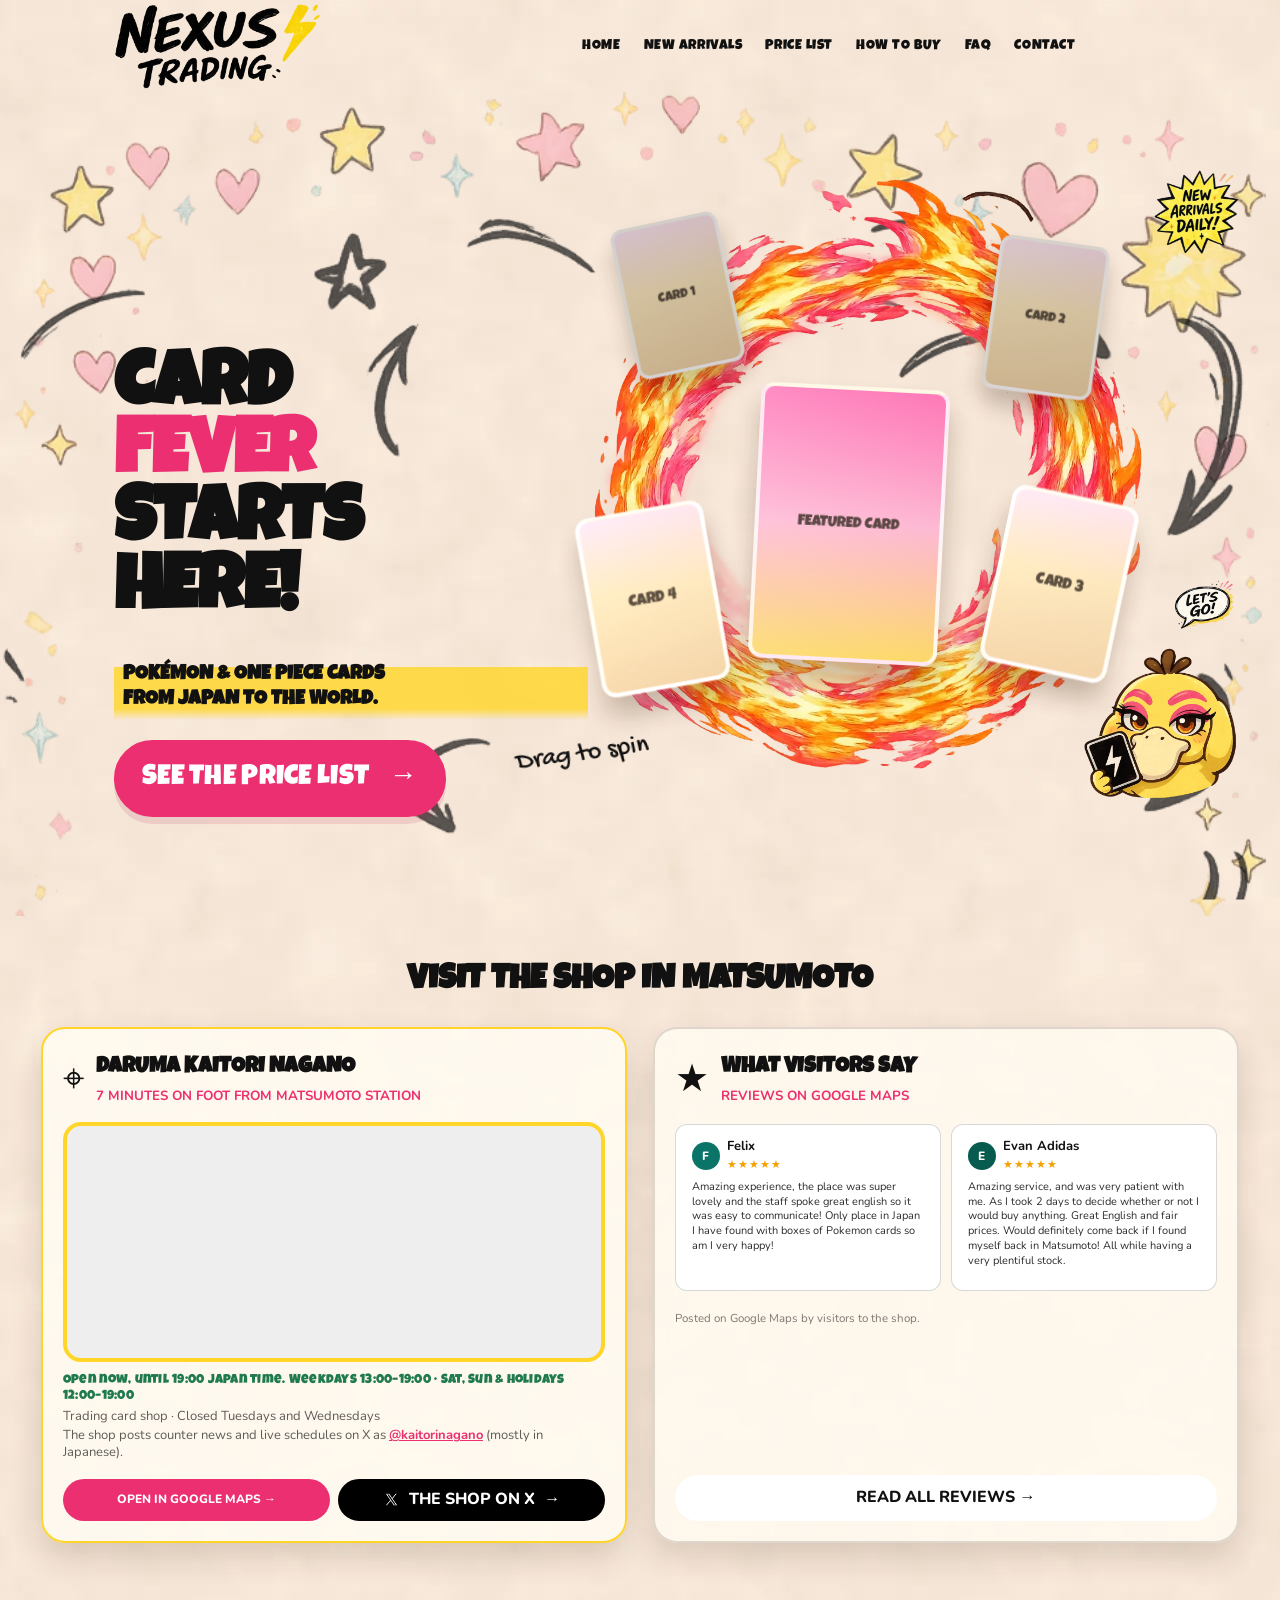
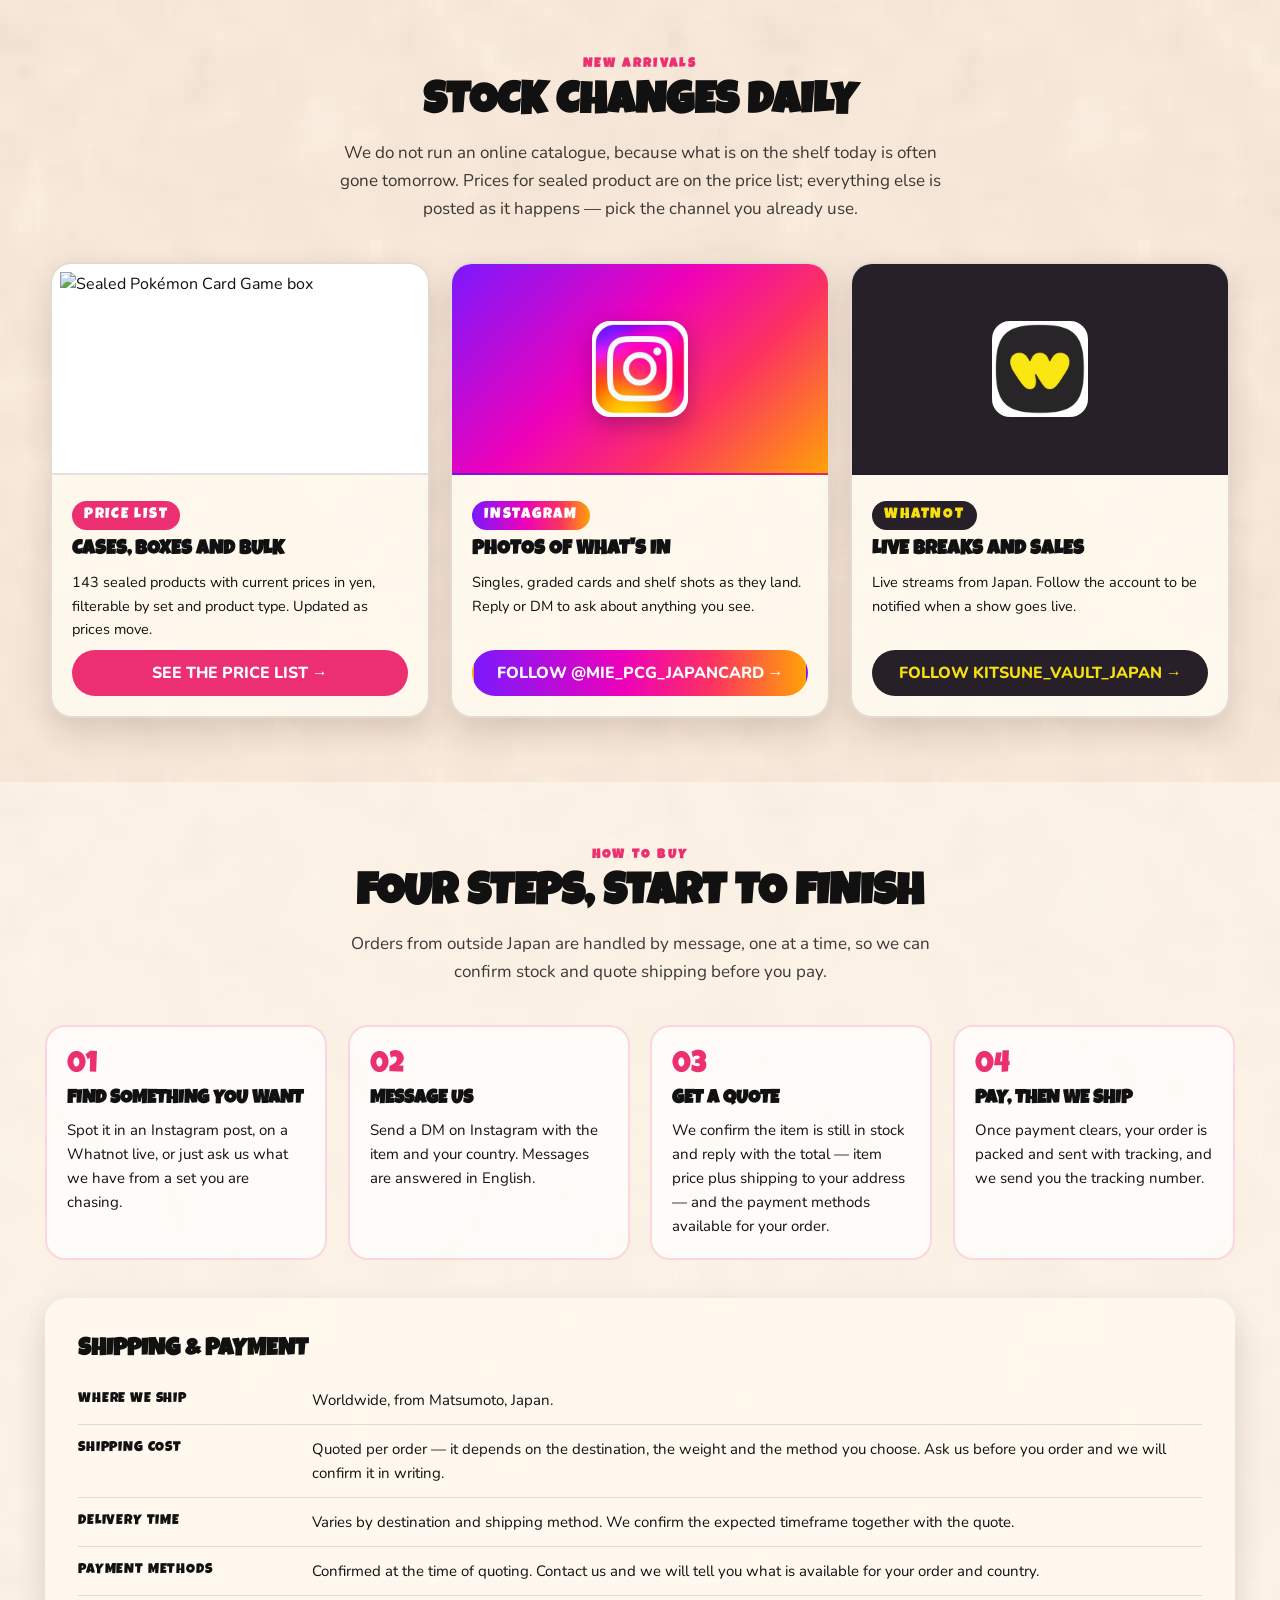
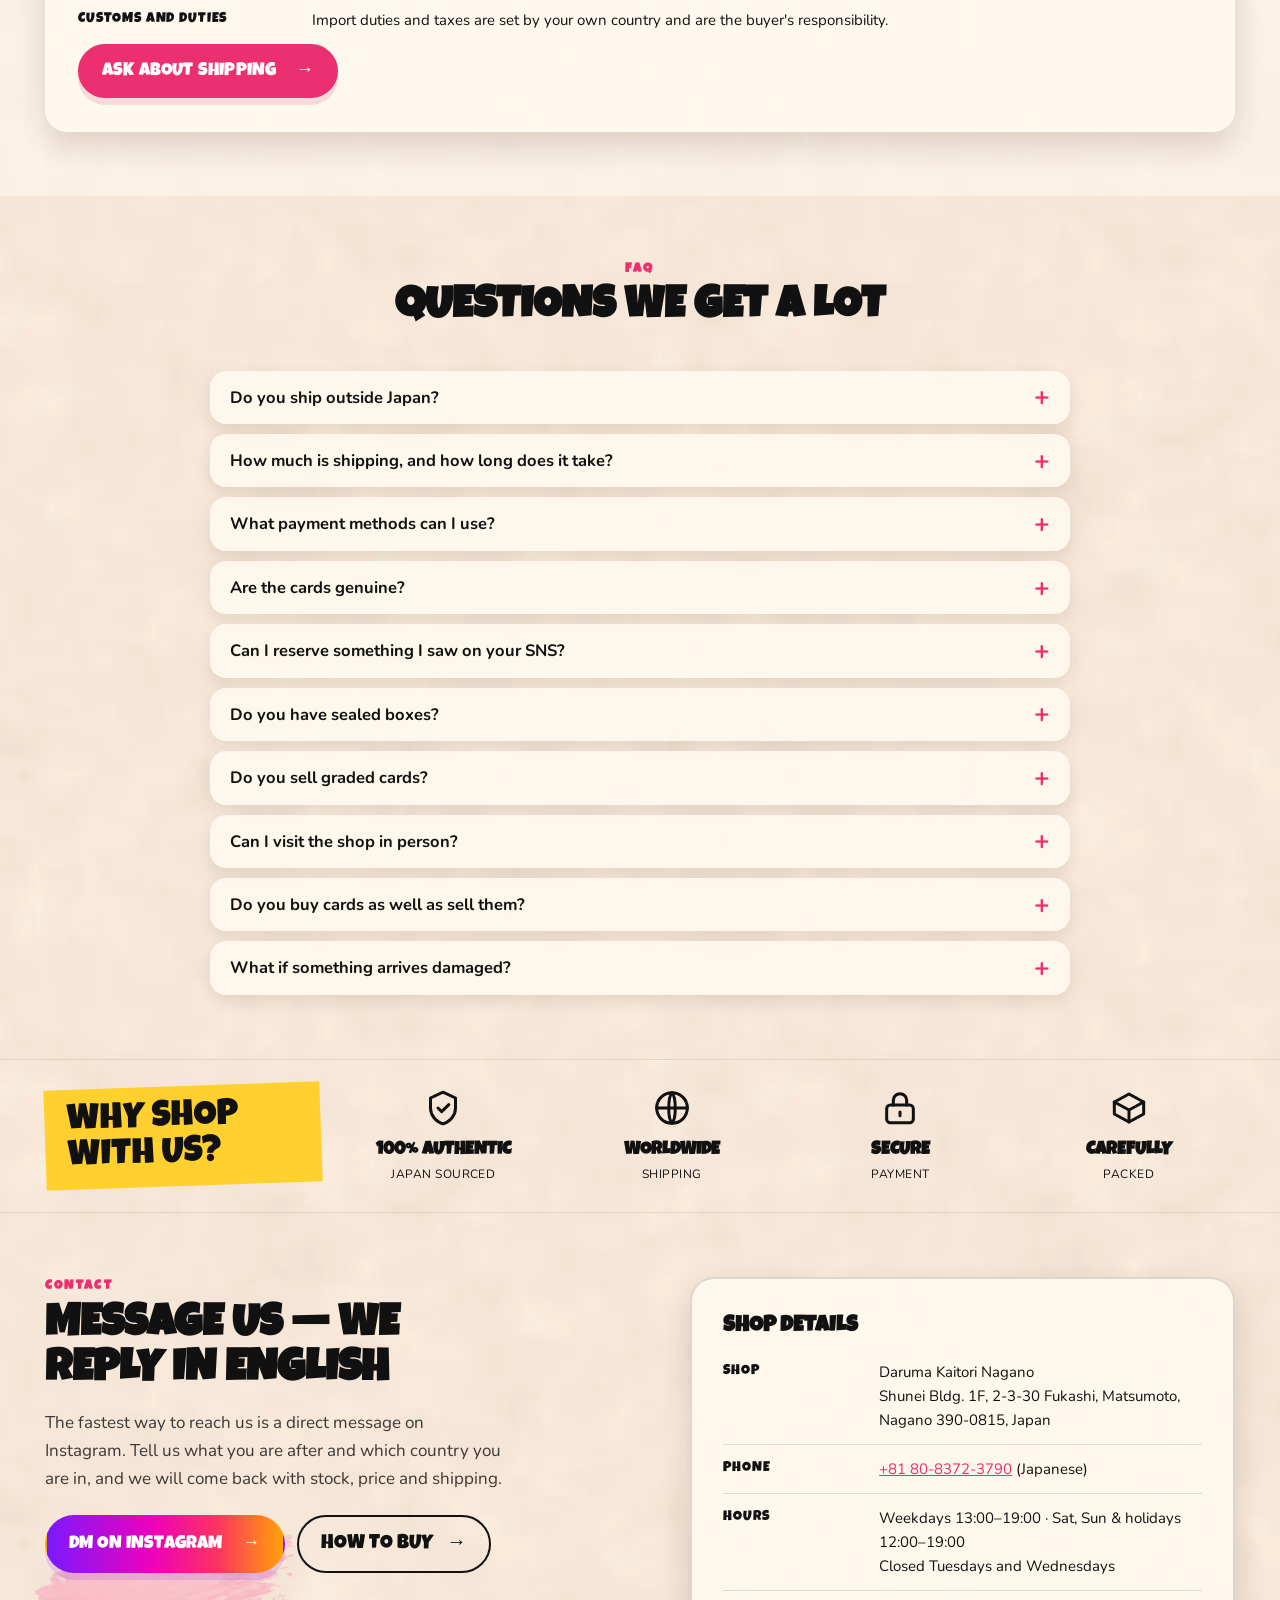
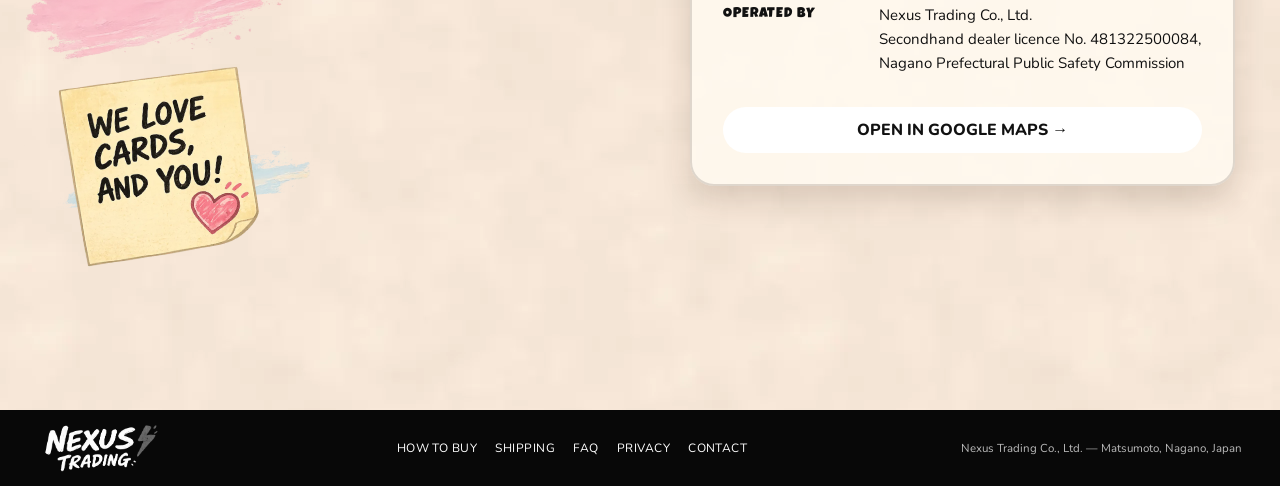
==== commit 693209ea: "Add files via upload" ====
--- a/index.html
+++ b/index.html
@@ -3,26 +3,85 @@
 <head>
   <meta charset="utf-8">
   <meta name="viewport" content="width=device-width, initial-scale=1">
-  <meta name="description" content="Nexus Trading visual mock site">
-  <title>Nexus Trading Mock</title>
+
+  <title>Nexus Trading | Japanese Trading Cards from Matsumoto, Japan</title>
+  <meta name="description" content="Buy Pokémon and One Piece trading cards direct from Japan. Nexus Trading runs Daruma Kaitori Nagano in Matsumoto — sealed boxes, singles and graded cards, shipped worldwide.">
+  <link rel="canonical" href="https://daruma-nagano.github.io/miestcgshopjapan/">
+
+  <meta property="og:type" content="website">
+  <meta property="og:site_name" content="Nexus Trading">
+  <meta property="og:title" content="Nexus Trading | Japanese Trading Cards from Matsumoto, Japan">
+  <meta property="og:description" content="Pokémon and One Piece cards direct from Japan. Sealed boxes, singles and graded cards, shipped worldwide.">
+  <meta property="og:url" content="https://daruma-nagano.github.io/miestcgshopjapan/">
+  <meta property="og:image" content="https://daruma-nagano.github.io/miestcgshopjapan/assets/branding/og-card.png">
+  <meta property="og:image:width" content="1200">
+  <meta property="og:image:height" content="630">
+  <meta property="og:locale" content="en_US">
+  <meta name="twitter:card" content="summary_large_image">
+  <meta name="twitter:site" content="@kaitorinagano">
+  <meta name="twitter:title" content="Nexus Trading | Japanese Trading Cards from Matsumoto, Japan">
+  <meta name="twitter:description" content="Pokémon and One Piece cards direct from Japan. Sealed boxes, singles and graded cards, shipped worldwide.">
+  <meta name="twitter:image" content="https://daruma-nagano.github.io/miestcgshopjapan/assets/branding/og-card.png">
+
+  <meta name="theme-color" content="#ec2f70">
+  <link rel="icon" href="favicon.svg" type="image/svg+xml">
+  <link rel="apple-touch-icon" href="assets/branding/apple-touch-icon.png">
+
+  <link rel="preconnect" href="https://fonts.googleapis.com">
+  <link rel="preconnect" href="https://fonts.gstatic.com" crossorigin>
+  <link rel="stylesheet" href="https://fonts.googleapis.com/css2?family=Luckiest+Guy&family=Nunito:wght@400;600;700;800&family=Gochi+Hand&display=swap">
   <link rel="stylesheet" href="styles.css">
+
+  <script type="application/ld+json">
+  {
+    "@context": "https://schema.org",
+    "@type": "Store",
+    "name": "Daruma Kaitori Nagano",
+    "alternateName": "Daruma Purchase Nagano Store",
+    "description": "Japanese trading card shop in Matsumoto, Nagano. Pokémon Card Game, One Piece Card Game and Yu-Gi-Oh! sealed boxes, singles and graded cards.",
+    "url": "https://daruma-nagano.github.io/miestcgshopjapan/",
+    "image": "https://daruma-nagano.github.io/miestcgshopjapan/assets/branding/og-card.png",
+    "telephone": "+81-80-8372-3790",
+    "address": {
+      "@type": "PostalAddress",
+      "streetAddress": "Shunei Bldg. 1F, 2-3-30 Fukashi",
+      "addressLocality": "Matsumoto",
+      "addressRegion": "Nagano",
+      "addressCountry": "JP"
+    },
+    "parentOrganization": {
+      "@type": "Organization",
+      "name": "Nexus Trading Co., Ltd.",
+      "legalName": "Nexus Trading Co., Ltd."
+    },
+    "openingHoursSpecification": [
+      { "@type": "OpeningHoursSpecification", "dayOfWeek": ["Monday", "Thursday", "Friday"], "opens": "13:00", "closes": "19:00" },
+      { "@type": "OpeningHoursSpecification", "dayOfWeek": ["Saturday", "Sunday"], "opens": "12:00", "closes": "19:00" }
+    ],
+    "currenciesAccepted": "JPY",
+    "sameAs": [
+      "https://www.instagram.com/mie_pcg_japancard/",
+      "https://x.com/kaitorinagano",
+      "https://www.whatnot.com/user/kitsune_vault_japan"
+    ]
+  }
+  </script>
 </head>
 <body>
   <div class="page-shell">
     <header class="site-header">
       <a class="brand" href="#home" aria-label="Nexus Trading home">
-        <img src="assets/branding/nexus-logo.png" alt="Nexus Trading">
+        <img src="assets/branding/nexus-logo.webp" alt="Nexus Trading" width="766" height="296" fetchpriority="high" decoding="async">
       </a>
       <nav id="main-navigation" class="desktop-nav" aria-label="Main navigation">
         <a href="#home">Home</a>
-        <a href="#price-list">Price List</a>
+        <a href="#new-arrivals">New Arrivals</a>
+        <a href="price-list/">Price List</a>
         <a href="#how-to-buy">How to Buy</a>
-        <a href="#shipping">Shipping</a>
         <a href="#faq">FAQ</a>
         <a href="#contact">Contact</a>
       </nav>
       <div class="header-actions">
-        <button class="icon-button" type="button" aria-label="Shopping bag">▢</button>
         <button class="menu-button" type="button" aria-label="Open menu" aria-expanded="false" aria-controls="main-navigation">☰</button>
       </div>
     </header>
@@ -30,8 +89,8 @@
     <main>
       <section id="home" class="hero-section">
         <div class="hero-decoration-layer" aria-hidden="true">
-          <img class="hero-decoration hero-decoration--stars" src="assets/decorations/stars-hearts.png" alt="">
-          <img class="hero-decoration hero-decoration--arrows" src="assets/decorations/arrows.png" alt="">
+          <img class="hero-decoration hero-decoration--stars" src="assets/decorations/stars-hearts.webp" alt="" width="1024" height="1337" decoding="async">
+          <img class="hero-decoration hero-decoration--arrows" src="assets/decorations/arrows.webp" alt="" width="1024" height="1536" decoding="async">
         </div>
 
         <div class="mobile-hero-decor" aria-hidden="true">
@@ -49,14 +108,14 @@
             <span>Here!</span>
           </h1>
           <p class="hero-subtitle">Pokémon &amp; One Piece cards<br>from Japan to the world.</p>
-          <a class="primary-button" href="#price-list">Check Price List <span>→</span></a>
+          <a class="primary-button" href="price-list/">See the Price List <span aria-hidden="true">→</span></a>
         </div>
 
         <div class="hero-visual">
-          <img class="hero-sticker hero-sticker--new" src="assets/stickers/new-arrivals.png" alt="New arrivals daily">
-          <img class="hero-sticker hero-sticker--go" src="assets/stickers/lets-go.png" alt="Let's go">
-          <img class="fire-glow" src="assets/effects/fire-glow.png" alt="">
-          <img class="fire-ring" src="assets/effects/fire-ring.png" alt="">
+          <img class="hero-sticker hero-sticker--new" src="assets/stickers/new-arrivals.webp" alt="New arrivals daily" width="460" height="684" fetchpriority="high" decoding="async">
+          <img class="hero-sticker hero-sticker--go" src="assets/stickers/lets-go.webp" alt="" width="320" height="480" decoding="async">
+          <img class="fire-glow" src="assets/effects/fire-glow.webp" alt="" width="1024" height="1439" decoding="async">
+          <img class="fire-ring" src="assets/effects/fire-ring.webp" alt="" width="1024" height="1488" fetchpriority="high" decoding="async">
 
           <p id="orbit-help" class="sr-only">Drag, or use the left and right arrow keys, to rotate the surrounding cards. Press Home or Escape to reset.</p>
           <p id="orbit-status" class="sr-only" aria-live="polite"></p>
@@ -80,73 +139,62 @@
             </button>
           </div>
 
-          <span class="spin-label">Drag to spin</span>
-        </div>
-
-        <img class="hero-mascot" src="assets/mascot/nexus-mascot.png" alt="Nexus Trading mascot holding a phone">
-
+          <span class="spin-label" aria-hidden="true">Drag to spin</span>
+        </div>
+
+        <img class="hero-mascot" src="assets/mascot/nexus-mascot.webp" alt="" width="760" height="1140" decoding="async">
 
         <div class="mobile-hero-actions">
-          <a class="mobile-hero-button mobile-hero-button--primary" href="#price-list">Check Price List <span>→</span></a>
-          <a class="mobile-hero-button mobile-hero-button--secondary" href="#new-arrivals">New Arrivals <span>→</span></a>
-        </div>
-      </section>
-
-      <section class="connect-section connect-section--balanced" aria-labelledby="connect-heading">
-        <h2 id="connect-heading">Connect with Nexus Trading</h2>
+          <a class="mobile-hero-button mobile-hero-button--primary" href="price-list/">See the Price List <span aria-hidden="true">→</span></a>
+          <a class="mobile-hero-button mobile-hero-button--secondary" href="#how-to-buy">How to Buy <span aria-hidden="true">→</span></a>
+        </div>
+      </section>
+
+      <section class="connect-section connect-section--balanced" aria-labelledby="visit-heading">
+        <h2 id="visit-heading">Visit the shop in Matsumoto</h2>
 
         <div class="feature-pair">
-          <article class="feature-panel social-panel--x x-timeline-panel">
-            <header>
-              <span class="panel-icon">𝕏</span>
-              <div><strong>Latest on X</strong><small>@kaitorinagano</small></div>
-            </header>
-            <div class="x-timeline-frame">
-              <a
-                class="twitter-timeline"
-                data-height="680"
-                data-theme="light"
-                data-chrome="noheader nofooter noborders transparent"
-                href="https://twitter.com/kaitorinagano?ref_src=twsrc%5Etfw"
-              >
-                Posts by @kaitorinagano
-              </a>
-            </div>
-            <a class="feature-link x-profile-link" href="https://x.com/kaitorinagano" target="_blank" rel="noopener noreferrer" aria-label="Open kaitorinagano on X">View more on X →</a>
-          </article>
-
           <article class="feature-panel store-feature-panel" aria-labelledby="store-feature-heading">
             <header>
-              <span class="panel-icon">⌖</span>
-              <div><strong id="store-feature-heading">Google Maps</strong><small>Daruma Purchase Nagano Store</small></div>
+              <span class="panel-icon" aria-hidden="true">⌖</span>
+              <div><strong id="store-feature-heading">Daruma Kaitori Nagano</strong><small>7 minutes on foot from Matsumoto Station</small></div>
             </header>
 
             <div class="store-feature-map" data-map-frame>
-              <img class="store-map-fallback" src="assets/store/daruma-google-map-reference.png" alt="Map preview for Daruma Purchase Nagano Store">
+              <img class="store-map-fallback" src="assets/store/daruma-google-map-reference.webp" alt="Map preview showing the shop location near Matsumoto Station" width="506" height="728" loading="lazy" decoding="async">
               <iframe
-                title="Google Map for Daruma Purchase Nagano Store"
-                src="https://www.google.com/maps?q=Daruma%20Purchase%20Nagano%20Store&amp;output=embed"
+                title="Google Map for Daruma Kaitori Nagano"
+                src="https://www.google.com/maps?q=2-3-30%20Fukashi%2C%20Matsumoto%2C%20Nagano%2C%20Japan&amp;output=embed"
                 loading="lazy"
                 referrerpolicy="no-referrer-when-downgrade"
                 allowfullscreen></iframe>
             </div>
 
             <div class="store-feature-summary">
-              <div class="map-summary-rating" aria-label="Google Maps rating 5.0 out of 5 from 30 reviews">
-                <strong>5.0</strong><span aria-hidden="true">★★★★★</span><small>(30)</small>
-              </div>
-              <p class="map-summary-category">Trading card store</p>
-              <p class="map-summary-hours"><strong>Closed</strong> · Opens 1:00 PM (Mon)</p>
-            </div>
-
-            <div class="google-review-list" aria-label="Selected English Google Maps reviews">
+              <p class="store-status" data-opening-status aria-live="polite">Weekdays 13:00–19:00 · Sat, Sun &amp; holidays 12:00–19:00</p>
+              <p class="map-summary-category">Trading card shop · Closed Tuesdays and Wednesdays</p>
+              <p class="map-summary-x">The shop posts counter news and live schedules on X as <a href="https://x.com/kaitorinagano" target="_blank" rel="noopener noreferrer">@kaitorinagano</a> (mostly in Japanese).</p>
+            </div>
+
+            <div class="store-feature-actions">
+              <a class="feature-link store-feature-link" href="https://www.google.com/maps/search/?api=1&amp;query=2-3-30+Fukashi,+Matsumoto,+Nagano,+Japan" target="_blank" rel="noopener noreferrer">Open in Google Maps →</a>
+              <a class="feature-link store-x-link" href="https://x.com/kaitorinagano" target="_blank" rel="noopener noreferrer"><img class="store-x-icon" src="assets/brands/x.webp" alt="" width="256" height="256" loading="lazy" decoding="async">The shop on X <span aria-hidden="true">→</span></a>
+            </div>
+          </article>
+
+          <article class="feature-panel review-panel" aria-labelledby="review-heading">
+            <header>
+              <span class="panel-icon" aria-hidden="true">★</span>
+              <div><strong id="review-heading">What visitors say</strong><small>Reviews on Google Maps</small></div>
+            </header>
+
+            <div class="google-review-list">
               <article class="google-review-card">
                 <header class="google-review-header">
                   <span class="google-review-avatar" aria-hidden="true">F</span>
                   <div><h3>Felix</h3><div class="google-review-stars" aria-label="5 out of 5 stars">★★★★★</div></div>
                 </header>
                 <p class="google-review-text">Amazing experience, the place was super lovely and the staff spoke great english so it was easy to communicate! Only place in Japan I have found with boxes of Pokemon cards so am I very happy!</p>
-                <a class="google-review-link" href="https://www.google.com/maps/search/?api=1&amp;query=Daruma%20Purchase%20Nagano%20Store" target="_blank" rel="noopener noreferrer">View on Google Maps →</a>
               </article>
 
               <article class="google-review-card">
@@ -155,76 +203,245 @@
                   <div><h3>Evan Adidas</h3><div class="google-review-stars" aria-label="5 out of 5 stars">★★★★★</div></div>
                 </header>
                 <p class="google-review-text">Amazing service, and was very patient with me. As I took 2 days to decide whether or not I would buy anything. Great English and fair prices. Would definitely come back if I found myself back in Matsumoto! All while having a very plentiful stock.</p>
-                <a class="google-review-link" href="https://www.google.com/maps/search/?api=1&amp;query=Daruma%20Purchase%20Nagano%20Store" target="_blank" rel="noopener noreferrer">View on Google Maps →</a>
               </article>
-            </div>
-
-            <a class="feature-link store-feature-link" href="https://www.google.com/maps/search/?api=1&amp;query=Daruma%20Purchase%20Nagano%20Store" target="_blank" rel="noopener noreferrer">Open in Google Maps →</a>
+              <p class="review-source">Posted on Google Maps by visitors to the shop.</p>
+            </div>
+
+            <a class="feature-link review-panel-link" href="https://www.google.com/maps/search/?api=1&amp;query=2-3-30+Fukashi,+Matsumoto,+Nagano,+Japan" target="_blank" rel="noopener noreferrer">Read all reviews →</a>
           </article>
         </div>
-
-        <div class="compact-link-grid">
-          <article class="compact-social-card compact-social-card--instagram">
-            <header><span class="panel-icon">◎</span><div><strong>Instagram</strong><small>@mie_pcg_japancard</small></div></header>
-            <a href="https://www.instagram.com/mie_pcg_japancard/" target="_blank" rel="noopener noreferrer">Open Instagram →</a>
+      </section>
+
+      <section id="new-arrivals" class="content-section" aria-labelledby="new-arrivals-heading">
+        <div class="section-head">
+          <p class="section-kicker">New Arrivals</p>
+          <h2 id="new-arrivals-heading">Stock changes daily</h2>
+          <p class="section-lede">We do not run an online catalogue, because what is on the shelf today is often gone tomorrow. Prices for sealed product are on the price list; everything else is posted as it happens — pick the channel you already use.</p>
+        </div>
+
+        <div class="channel-grid">
+          <article id="price-list" class="channel-card channel-card--price">
+            <div class="channel-media-wrap">
+              <img class="channel-shot" src="price-list/assets/price-images/pok-mon-black-bolt.webp" alt="Sealed Pokémon Card Game box" width="360" height="270" loading="lazy" decoding="async">
+            </div>
+            <div class="channel-body">
+              <p class="channel-tag">Price list</p>
+              <h3>Cases, boxes and bulk</h3>
+              <p>143 sealed products with current prices in yen, filterable by set and product type. Updated as prices move.</p>
+              <a class="feature-link" href="price-list/">See the price list →</a>
+            </div>
           </article>
 
-          <article id="price-list" class="compact-social-card compact-social-card--price">
-            <header><span class="panel-icon">◇</span><div><strong>Price List</strong><small>Latest buying prices</small></div></header>
-            <a href="#">View price list →</a>
+          <article class="channel-card channel-card--instagram">
+            <div class="channel-media-wrap">
+              <img class="channel-logo" alt="Instagram" width="256" height="256" decoding="async" data-brand-logo="instagram">
+            </div>
+            <div class="channel-body">
+              <p class="channel-tag">Instagram</p>
+              <h3>Photos of what's in</h3>
+              <p>Singles, graded cards and shelf shots as they land. Reply or DM to ask about anything you see.</p>
+              <div class="ig-feed" data-instagram-feed hidden></div>
+              <a class="feature-link" href="https://www.instagram.com/mie_pcg_japancard/" target="_blank" rel="noopener noreferrer">Follow @mie_pcg_japancard →</a>
+            </div>
           </article>
 
-          <article class="compact-social-card compact-social-card--whatnot">
-            <header>
-              <img src="assets/whatnot/kitsune-vault-japan-profile.png" alt="Whatnot profile for kitsune_vault_japan">
-              <div><strong>Live Stream</strong><small>kitsune_vault_japan</small></div>
-            </header>
-            <a href="https://www.whatnot.com/user/kitsune_vault_japan" target="_blank" rel="noopener noreferrer">Watch on Whatnot →</a>
+          <article class="channel-card channel-card--whatnot">
+            <div class="channel-media-wrap">
+              <img class="channel-logo" alt="Whatnot" width="256" height="256" decoding="async" data-brand-logo="whatnot">
+            </div>
+            <div class="channel-body">
+              <p class="channel-tag">Whatnot</p>
+              <h3>Live breaks and sales</h3>
+              <p>Live streams from Japan. Follow the account to be notified when a show goes live.</p>
+              <a class="feature-link" href="https://www.whatnot.com/user/kitsune_vault_japan" target="_blank" rel="noopener noreferrer">Follow kitsune_vault_japan →</a>
+            </div>
           </article>
         </div>
       </section>
 
-      <section id="shipping" class="benefit-section">
+      <section id="how-to-buy" class="content-section content-section--tint" aria-labelledby="how-to-buy-heading">
+        <div class="section-head">
+          <p class="section-kicker">How to Buy</p>
+          <h2 id="how-to-buy-heading">Four steps, start to finish</h2>
+          <p class="section-lede">Orders from outside Japan are handled by message, one at a time, so we can confirm stock and quote shipping before you pay.</p>
+        </div>
+
+        <ol class="step-list">
+          <li class="step">
+            <span class="step-no" aria-hidden="true">01</span>
+            <h3>Find something you want</h3>
+            <p>Spot it in an Instagram post, on a Whatnot live, or just ask us what we have from a set you are chasing.</p>
+          </li>
+          <li class="step">
+            <span class="step-no" aria-hidden="true">02</span>
+            <h3>Message us</h3>
+            <p>Send a DM on Instagram with the item and your country. Messages are answered in English.</p>
+          </li>
+          <li class="step">
+            <span class="step-no" aria-hidden="true">03</span>
+            <h3>Get a quote</h3>
+            <p>We confirm the item is still in stock and reply with the total — item price plus shipping to your address — and the payment methods available for your order.</p>
+          </li>
+          <li class="step">
+            <span class="step-no" aria-hidden="true">04</span>
+            <h3>Pay, then we ship</h3>
+            <p>Once payment clears, your order is packed and sent with tracking, and we send you the tracking number.</p>
+          </li>
+        </ol>
+
+        <div id="shipping" class="shipping-block">
+          <h3 class="shipping-heading">Shipping &amp; payment</h3>
+          <dl class="fact-list">
+            <div class="fact">
+              <dt>Where we ship</dt>
+              <dd>Worldwide, from Matsumoto, Japan.</dd>
+            </div>
+            <div class="fact">
+              <dt>Shipping cost</dt>
+              <dd>Quoted per order — it depends on the destination, the weight and the method you choose. Ask us before you order and we will confirm it in writing.</dd>
+            </div>
+            <div class="fact">
+              <dt>Delivery time</dt>
+              <dd>Varies by destination and shipping method. We confirm the expected timeframe together with the quote.</dd>
+            </div>
+            <div class="fact">
+              <dt>Payment methods</dt>
+              <dd>Confirmed at the time of quoting. Contact us and we will tell you what is available for your order and country.</dd>
+            </div>
+            <div class="fact">
+              <dt>Customs and duties</dt>
+              <dd>Import duties and taxes are set by your own country and are the buyer's responsibility.</dd>
+            </div>
+          </dl>
+          <a class="primary-button primary-button--inline" href="#contact">Ask about shipping <span aria-hidden="true">→</span></a>
+        </div>
+      </section>
+
+      <section id="faq" class="content-section" aria-labelledby="faq-heading">
+        <div class="section-head">
+          <p class="section-kicker">FAQ</p>
+          <h2 id="faq-heading">Questions we get a lot</h2>
+        </div>
+
+        <div class="faq-list">
+          <details class="faq-item">
+            <summary>Do you ship outside Japan?</summary>
+            <p>Yes. We ship worldwide from Matsumoto. Rates and delivery times depend on where you are, so message us with your country and we will quote it before you commit.</p>
+          </details>
+          <details class="faq-item">
+            <summary>How much is shipping, and how long does it take?</summary>
+            <p>Both are quoted per order rather than published as a fixed table, because they change with destination, weight and method. Contact us with your address and what you want, and we will confirm the cost and the expected timeframe.</p>
+          </details>
+          <details class="faq-item">
+            <summary>What payment methods can I use?</summary>
+            <p>Available methods depend on your country and the size of the order. We confirm them when we send your quote — please ask before ordering.</p>
+          </details>
+          <details class="faq-item">
+            <summary>Are the cards genuine?</summary>
+            <p>Yes. Everything we sell is Japanese stock, sourced and checked in our own shop in Matsumoto. We also buy cards over the counter, which is where most of our stock comes from.</p>
+          </details>
+          <details class="faq-item">
+            <summary>Can I reserve something I saw on your SNS?</summary>
+            <p>Yes — send a DM as soon as you see it. Stock moves quickly and posts are not automatically updated when an item sells.</p>
+          </details>
+          <details class="faq-item">
+            <summary>Do you have sealed boxes?</summary>
+            <p>Sealed Pokémon Card Game and One Piece Card Game products are a large part of what we carry, subject to availability. Ask about a specific set and we will tell you what is on the shelf.</p>
+          </details>
+          <details class="faq-item">
+            <summary>Do you sell graded cards?</summary>
+            <p>Yes. PSA and other graded cards come through the shop regularly. Tell us what you are looking for and we will let you know when something matches.</p>
+          </details>
+          <details class="faq-item">
+            <summary>Can I visit the shop in person?</summary>
+            <p>Please do. We are about a 7-minute walk from Matsumoto Station, open weekdays 13:00–19:00 and 12:00–19:00 on Saturdays, Sundays and public holidays. Closed Tuesdays and Wednesdays.</p>
+          </details>
+          <details class="faq-item">
+            <summary>Do you buy cards as well as sell them?</summary>
+            <p>Yes — buying is a large part of what we do, and it is where most of our stock comes from. Current prices for sealed product are on our <a href="price-list/">price list</a>.</p>
+          </details>
+          <details class="faq-item">
+            <summary>What if something arrives damaged?</summary>
+            <p>Contact us as soon as the parcel arrives, with photos of the packaging and the item, and we will work out the next step with you directly.</p>
+          </details>
+        </div>
+      </section>
+
+      <section class="benefit-section" aria-label="Why shop with us">
         <div class="benefit-title">Why shop<br>with us?</div>
-        <div class="benefit"><span>✓</span><strong>100% Authentic</strong><small>Japan sourced</small></div>
-        <div class="benefit"><span>✈</span><strong>Worldwide</strong><small>Shipping</small></div>
-        <div class="benefit"><span>▣</span><strong>Secure</strong><small>Payment</small></div>
-        <div class="benefit"><span>□</span><strong>Carefully</strong><small>Packed</small></div>
-      </section>
-
-      <section id="contact" class="bottom-section bottom-section--compact">
-        <div class="newsletter-panel">
-          <img src="assets/decorations/pink-brush.png" alt="">
-          <div>
-            <h2>Want more card happiness?</h2>
-            <p>Join our newsletter for new arrivals and exclusive offers.</p>
-            <form class="newsletter-form">
-              <label class="sr-only" for="email">Email address</label>
-              <input id="email" type="email" placeholder="Your email">
-              <button type="submit" aria-label="Subscribe">→</button>
-            </form>
+        <div class="benefit">
+          <svg class="benefit-icon" viewBox="0 0 24 24" fill="none" stroke="currentColor" stroke-width="1.8" stroke-linecap="round" stroke-linejoin="round" aria-hidden="true"><path d="M12 2.5 4.5 6v6c0 4.3 3.1 8.1 7.5 9.5 4.4-1.4 7.5-5.2 7.5-9.5V6z"></path><path d="m9 12 2.2 2.2L15.5 10"></path></svg>
+          <strong>100% Authentic</strong><small>Japan sourced</small>
+        </div>
+        <div class="benefit">
+          <svg class="benefit-icon" viewBox="0 0 24 24" fill="none" stroke="currentColor" stroke-width="1.8" stroke-linecap="round" stroke-linejoin="round" aria-hidden="true"><circle cx="12" cy="12" r="9.2"></circle><path d="M2.8 12h18.4"></path><path d="M12 2.8c2.6 2.9 2.6 15.5 0 18.4M12 2.8c-2.6 2.9-2.6 15.5 0 18.4"></path></svg>
+          <strong>Worldwide</strong><small>Shipping</small>
+        </div>
+        <div class="benefit">
+          <svg class="benefit-icon" viewBox="0 0 24 24" fill="none" stroke="currentColor" stroke-width="1.8" stroke-linecap="round" stroke-linejoin="round" aria-hidden="true"><rect x="4" y="10.2" width="16" height="10.6" rx="2.2"></rect><path d="M8 10.2V7.4a4 4 0 0 1 8 0v2.8"></path><path d="M12 14.4v2.2"></path></svg>
+          <strong>Secure</strong><small>Payment</small>
+        </div>
+        <div class="benefit">
+          <svg class="benefit-icon" viewBox="0 0 24 24" fill="none" stroke="currentColor" stroke-width="1.8" stroke-linecap="round" stroke-linejoin="round" aria-hidden="true"><path d="M3.2 8.4 12 3.6l8.8 4.8v7.2L12 20.4l-8.8-4.8z"></path><path d="M3.2 8.4 12 13.2l8.8-4.8M12 13.2v7.2"></path></svg>
+          <strong>Carefully</strong><small>Packed</small>
+        </div>
+      </section>
+
+      <section id="contact" class="contact-section" aria-labelledby="contact-heading">
+        <div class="contact-grid">
+          <div class="contact-copy">
+            <img class="contact-brush" src="assets/decorations/pink-brush.webp" alt="" width="509" height="708" loading="lazy" decoding="async">
+            <p class="section-kicker">Contact</p>
+            <h2 id="contact-heading">Message us — we reply in English</h2>
+            <p class="section-lede">The fastest way to reach us is a direct message on Instagram. Tell us what you are after and which country you are in, and we will come back with stock, price and shipping.</p>
+            <div class="contact-actions">
+              <a class="primary-button primary-button--inline primary-button--instagram" href="https://www.instagram.com/mie_pcg_japancard/" target="_blank" rel="noopener noreferrer">DM on Instagram <span aria-hidden="true">→</span></a>
+              <a class="ghost-button" href="#how-to-buy">How to Buy <span aria-hidden="true">→</span></a>
+            </div>
+            <img class="love-note" src="assets/stickers/love-cards-note.webp" alt="We love cards, and you" width="700" height="1018" loading="lazy" decoding="async">
           </div>
-        </div>
-        <img class="love-note" src="assets/stickers/love-cards-note.png" alt="We love cards, and you">
-      </section>
+
+          <div class="contact-card">
+            <h3 class="contact-card-title">Shop details</h3>
+            <dl class="fact-list fact-list--contact">
+              <div class="fact">
+                <dt>Shop</dt>
+                <dd>Daruma Kaitori Nagano<br>Shunei Bldg. 1F, 2-3-30 Fukashi, Matsumoto, Nagano 390-0815, Japan</dd>
+              </div>
+              <div class="fact">
+                <dt>Phone</dt>
+                <dd><a href="tel:+818083723790">+81 80-8372-3790</a> (Japanese)</dd>
+              </div>
+              <div class="fact">
+                <dt>Hours</dt>
+                <dd>Weekdays 13:00–19:00 · Sat, Sun &amp; holidays 12:00–19:00<br>Closed Tuesdays and Wednesdays</dd>
+              </div>
+              <div class="fact">
+                <dt>Operated by</dt>
+                <dd>Nexus Trading Co., Ltd.<br>Secondhand dealer licence No. 481322500084, Nagano Prefectural Public Safety Commission</dd>
+              </div>
+            </dl>
+            <a class="feature-link contact-map-link" href="https://www.google.com/maps/search/?api=1&amp;query=2-3-30+Fukashi,+Matsumoto,+Nagano,+Japan" target="_blank" rel="noopener noreferrer">Open in Google Maps →</a>
+          </div>
+        </div>
+      </section>
+
     </main>
 
     <footer class="site-footer">
-      <img src="assets/branding/nexus-logo.png" alt="Nexus Trading">
+      <img src="assets/branding/nexus-logo.webp" alt="Nexus Trading" width="766" height="296" loading="lazy" decoding="async">
       <nav aria-label="Footer navigation">
-        <a href="#">Privacy Policy</a>
-        <a href="#">Terms of Service</a>
-        <a href="#">Shipping Policy</a>
-        <a href="#">Returns</a>
+        <a href="#how-to-buy">How to Buy</a>
+        <a href="#shipping">Shipping</a>
+        <a href="#faq">FAQ</a>
+        <a href="privacy.html">Privacy</a>
         <a href="#contact">Contact</a>
       </nav>
-      <div class="payment-list" aria-label="Accepted payment methods">
-        <span>VISA</span><span>MC</span><span>PayPal</span><span>Apple Pay</span>
-      </div>
+      <p class="footer-note">Nexus Trading Co., Ltd. — Matsumoto, Nagano, Japan</p>
     </footer>
   </div>
 
-  <script async src="https://platform.twitter.com/widgets.js" charset="utf-8"></script>
+  <script src="assets/data/instagram-posts.js"></script>
   <script src="script.js"></script>
 </body>
 </html>
--- a/styles.css
+++ b/styles.css
@@ -1,4 +1,7 @@
 :root {
+  --font-display: "Luckiest Guy", "Arial Black", Impact, sans-serif;
+  --font-body: "Nunito", "Helvetica Neue", Arial, sans-serif;
+  --font-hand: "Gochi Hand", "Comic Sans MS", cursive;
   --paper: #fbf1df;
   --ink: #111;
   --pink: #ec2f70;
@@ -14,7 +17,7 @@
   min-width: 320px;
   overflow-x: hidden;
   color: var(--ink);
-  font-family: "Arial Narrow", Arial, sans-serif;
+  font-family: var(--font-body);
   background: #ddd4c8;
 }
 button, input { font: inherit; }
@@ -27,7 +30,7 @@
   margin: 0;
   overflow: hidden;
   background-color: var(--paper);
-  background-image: url("assets/backgrounds/paper-background.jpg");
+  background-image: url("assets/backgrounds/paper-background.webp");
   background-position: center top;
   background-size: 768px 768px;
   background-repeat: repeat;
@@ -51,6 +54,7 @@
   height: auto;
   object-fit: contain;
 }
+.channel-logo.is-ready { opacity: 1; }
 .desktop-nav {
   display: flex;
   justify-content: center;
@@ -58,7 +62,7 @@
 }
 .desktop-nav a,
 .site-footer a {
-  font-family: "Comic Sans MS", "Arial Black", sans-serif;
+  font-family: var(--font-display);
   text-decoration: none;
   text-transform: uppercase;
   font-size: clamp(14px, 1.05vw, 18px);
@@ -128,11 +132,11 @@
 }
 .hero-copy h1 {
   margin: 0;
-  font-family: "Comic Sans MS", "Arial Black", sans-serif;
-  font-size: clamp(100%, 6.25vw, 150px);
-  line-height: .84;
+  font-family: var(--font-display);
+  font-size: clamp(100%, 5.7vw, 136px);
+  line-height: .92;
   text-transform: uppercase;
-  letter-spacing: clamp(-4px, -.25vw, -2px);
+  letter-spacing: clamp(-1.5px, -.09vw, -.5px);
 }
 .hero-copy h1 span { display: block; }
 .hero-copy h1 .accent { color: var(--pink); }
@@ -140,7 +144,7 @@
   display: inline-block;
   margin: 6.5% 0 0;
   padding: .3em .45em;
-  font-family: "Comic Sans MS", "Arial Black", sans-serif;
+  font-family: var(--font-display);
   font-size: clamp(20px, 1.7vw, 30px);
   font-weight: 700;
   line-height: 1.28;
@@ -179,12 +183,12 @@
 }
 .fire-ring { animation: fireFlicker 1.3s ease-in-out infinite alternate; }
 @keyframes fireFlicker {
-  from { transform: scale(.995) rotate(-.6deg); filter: saturate(.95) brightness(.98); }
-  to { transform: scale(1.018) rotate(.6deg); filter: saturate(1.15) brightness(1.08); }
+  from { transform: translate(-50%, -50%) scale(.995) rotate(-.6deg); filter: saturate(.95) brightness(.98); }
+  to { transform: translate(-50%, -50%) scale(1.018) rotate(.6deg); filter: saturate(1.15) brightness(1.08); }
 }
 @keyframes glowPulse {
-  from { transform: scale(.97); opacity: .35; }
-  to { transform: scale(1.03); opacity: .58; }
+  from { transform: translate(-50%, -50%) scale(.97); opacity: .35; }
+  to { transform: translate(-50%, -50%) scale(1.03); opacity: .58; }
 }
 
 .orbit-system {
@@ -217,7 +221,7 @@
   border-radius: clamp(12px, 1.8cqw, 18px);
   color: rgba(56, 45, 35, .82);
   text-align: center;
-  font-family: "Comic Sans MS", "Arial Black", sans-serif;
+  font-family: var(--font-display);
   background: linear-gradient(135deg, rgba(255,255,255,.3), rgba(232,214,196,.46)), linear-gradient(180deg, #ffdbed 0%, #ffe3a8 44%, #f4cc8d 100%);
   box-shadow: 0 18px 24px rgba(55, 24, 10, .24);
   will-change: transform;
@@ -249,8 +253,8 @@
   right: 23%;
   bottom: 5%;
   z-index: 21;
-  font-family: "Comic Sans MS", "Arial Black", sans-serif;
-  font-size: clamp(28px, 3.3cqw, 40px);
+  font-family: var(--font-hand);
+  font-size: clamp(26px, 3cqw, 36px);
   transform: rotate(-8deg);
 }
 .hero-visual .hero-sticker--new {
@@ -451,17 +455,6 @@
 }
 
 .header-actions { display: flex; align-items: center; justify-content: flex-end; gap: 10px; }
-.icon-button {
-  display: grid;
-  place-items: center;
-  width: clamp(42px, 3.4vw, 50px);
-  aspect-ratio: 1;
-  border-radius: 50%;
-  color: var(--ink);
-  background: transparent;
-  font-size: 26px;
-  cursor: pointer;
-}
 .primary-button,
 .social-panel > a {
   display: inline-flex;
@@ -472,7 +465,7 @@
   border-radius: 999px;
   padding: 14px 26px;
   color: white;
-  font-family: "Comic Sans MS", "Arial Black", sans-serif;
+  font-family: var(--font-display);
   font-size: 40px;
   text-decoration: none;
   background: var(--pink);
@@ -490,70 +483,11 @@
 .connect-section h2 {
   margin: 0 0 18px;
   text-align: center;
-  font-family: "Comic Sans MS", "Arial Black", sans-serif;
+  font-family: var(--font-display);
   font-size: 34px;
   text-transform: uppercase;
 }
-.connect-grid {
-  display: grid;
-  grid-template-columns: repeat(4, 1fr);
-  gap: clamp(12px, 1.4vw, 24px);
-}
-.social-panel {
-  display: flex;
-  flex-direction: column;
-  min-height: 330px;
-  padding: 16px;
-  border: 2px solid rgba(28, 20, 15, .12);
-  border-radius: 22px;
-  background: var(--panel);
-  box-shadow: var(--shadow);
-}
-.social-panel header { display: flex; align-items: center; gap: 10px; min-height: 60px; }
-.social-panel header strong,
-.social-panel header small { display: block; text-transform: uppercase; }
-.social-panel header strong { font-family: "Comic Sans MS", "Arial Black", sans-serif; font-size: 22px; }
-.social-panel header small { color: var(--pink); font-weight: 700; }
 .panel-icon { font-size: 38px; }
-.social-panel--instagram { background: linear-gradient(180deg, rgba(235, 55, 113, .9), rgba(255, 224, 171, .84)); }
-.social-panel--x { color: white; background: #050505; }
-.social-panel--price { background: rgba(255, 248, 235, .9); }
-.social-panel--schedule { background: rgba(229, 204, 238, .88); }
-.instagram-grid { display: grid; grid-template-columns: repeat(3,1fr); gap: 6px; margin: 8px 0; }
-.instagram-grid div {
-  min-height: 108px;
-  border: 3px solid white;
-  border-radius: 8px;
-  background: #ead7c2;
-}
-.feed-item {
-  min-height: 74px;
-  margin: 8px 0;
-  padding: 17px 12px;
-  border-radius: 14px;
-  color: #111;
-  background: #fffaf0;
-}
-.price-list,
-.schedule-list { list-style: none; margin: 8px 0 18px; padding: 0; }
-.price-list li,
-.schedule-list li {
-  display: flex;
-  justify-content: space-between;
-  gap: 8px;
-  min-height: 50px;
-  padding: 14px 4px;
-  border-bottom: 1px solid rgba(20,15,10,.2);
-}
-.schedule-list li { justify-content: flex-start; text-transform: uppercase; }
-.schedule-list li b { width: 50px; }
-.social-panel > a {
-  margin-top: auto;
-  padding: 8px 18px;
-  color: var(--pink);
-  font-size: 17px;
-  background: white;
-}
 
 .benefit-section {
   display: grid;
@@ -565,7 +499,7 @@
 }
 .benefit-title {
   padding: 14px 22px;
-  font-family: "Comic Sans MS", "Arial Black", sans-serif;
+  font-family: var(--font-display);
   font-size: 36px;
   line-height: 1;
   text-transform: uppercase;
@@ -576,7 +510,7 @@
 .benefit span { display: block; font-size: 52px; }
 .benefit strong,
 .benefit small { display: block; }
-.benefit strong { font-family: "Comic Sans MS", "Arial Black", sans-serif; font-size: 18px; }
+.benefit strong { font-family: var(--font-display); font-size: 18px; }
 
 .bottom-section {
   display: grid;
@@ -585,24 +519,6 @@
   align-items: center;
   padding: 25px clamp(18px, 3.5vw, 68px) 12px;
 }
-.newsletter-panel { position: relative; display: grid; min-height: 190px; align-items: center; }
-.newsletter-panel > img { position: absolute; inset: 0; width: 100%; height: 100%; object-fit: fill; opacity: .62; }
-.newsletter-panel > div { position: relative; padding: 18px 26px; }
-.newsletter-panel h2,
-.follow-panel h2 { margin: 0; font-family: "Comic Sans MS", "Arial Black", sans-serif; text-transform: uppercase; }
-.newsletter-panel p { max-width: 400px; }
-.newsletter-form {
-  display: flex;
-  max-width: 400px;
-  overflow: hidden;
-  border: 2px solid rgba(20,15,10,.2);
-  border-radius: 999px;
-  background: white;
-}
-.newsletter-form input { flex: 1; min-width: 0; padding: 12px 18px; border: 0; outline: 0; }
-.newsletter-form button { width: 46px; border-radius: 50%; color: white; background: #111; cursor: pointer; }
-.follow-panel { position: relative; min-height: 180px; padding: 18px; border: 3px solid #a786bb; background: rgba(255, 247, 229, .55); }
-.follow-panel img { position: absolute; right: -5px; bottom: -18px; width: 145px; height: 145px; object-fit: contain; }
 .love-note { width: 100%; max-height: 210px; object-fit: contain; transform: rotate(-4deg); }
 
 .site-footer {
@@ -618,11 +534,8 @@
 .site-footer > img { width: 125px; height: 55px; object-fit: contain; filter: invert(1) grayscale(1) brightness(2); }
 .site-footer nav { display: flex; justify-content: center; gap: 18px; }
 .site-footer a { font-family: inherit; font-size: 12px; }
-.payment-list { display: flex; gap: 5px; }
-.payment-list span { padding: 5px 7px; border-radius: 3px; color: #111; font-size: 11px; font-weight: 700; background: white; }
 
 @media (max-width: 980px) {
-  .connect-grid { grid-template-columns: repeat(2, 1fr); }
   .benefit-section { grid-template-columns: repeat(2, 1fr); }
   .benefit-title { grid-column: 1 / -1; text-align: center; }
   .bottom-section { grid-template-columns: 1fr 1fr; }
@@ -631,8 +544,6 @@
   .site-footer nav { display: none; }
 }
 @media (max-width: 680px) {
-  .icon-button { display: none; }
-  .connect-grid { grid-template-columns: 1fr; }
   .benefit-section { grid-template-columns: 1fr 1fr; padding-inline: 18px; }
   .bottom-section { grid-template-columns: 1fr; padding-inline: 18px; }
   .love-note { grid-column: auto; }
@@ -1633,7 +1544,7 @@
     min-height: auto;
     padding: 8px 14px 26px;
     overflow: hidden;
-    background: url("assets/backgrounds/paper-background.jpg") center top / cover no-repeat;
+    background: url("assets/backgrounds/paper-background.webp") center top / cover no-repeat;
   }
 
   .hero-decoration-layer {
@@ -1651,7 +1562,7 @@
   .mobile-decor,
   .mobile-decor-arrow {
     position: absolute;
-    font-family: "Arial Black", sans-serif;
+    font-family: var(--font-display);
     line-height: 1;
   }
 
@@ -1686,14 +1597,6 @@
     font-size: 25px;
     font-weight: 900;
     transform: rotate(9deg);
-  }
-
-  .mobile-decor-arrow {
-    top: 26%;
-    right: 2%;
-    color: #151515;
-    font-size: 44px;
-    transform: rotate(10deg);
   }
 
   .hero-copy {
@@ -1802,7 +1705,7 @@
     gap: 12px;
     min-height: 52px;
     border-radius: 999px;
-    font-family: "Arial Black", "Trebuchet MS", sans-serif;
+    font-family: var(--font-display);
     font-size: clamp(15px, 4.4vw, 18px);
     font-weight: 800;
     text-decoration: none;
@@ -1911,18 +1814,6 @@
     bottom: 11%;
   }
 }
-
-
-/* 2026-08-05: Google Map store section and Instagram profile link */
-.store-location-section {
-  display: grid;
-  grid-template-columns: minmax(260px, .75fr) minmax(420px, 1.25fr);
-  gap: clamp(24px, 4vw, 64px);
-  align-items: center;
-  padding: clamp(42px, 6vw, 88px) clamp(20px, 5vw, 84px);
-  background: rgba(255, 247, 236, .92);
-}
-.store-location-copy { max-width: 560px; }
 .section-kicker {
   margin: 0 0 8px;
   font-size: 13px;
@@ -1931,38 +1822,10 @@
   text-transform: uppercase;
   color: var(--pink);
 }
-.store-location-copy h2 {
-  margin: 0;
-  font-size: clamp(34px, 4vw, 64px);
-  line-height: .98;
-  text-transform: uppercase;
-}
 .store-location-copy p:not(.section-kicker) {
   margin: 18px 0 24px;
   font-size: clamp(16px, 1.4vw, 21px);
   line-height: 1.55;
-}
-.store-map-link,
-.instagram-profile-link {
-  display: inline-flex;
-  align-items: center;
-  justify-content: center;
-  min-height: 48px;
-  padding: 0 22px;
-  border-radius: 999px;
-  color: white;
-  font-weight: 800;
-  text-decoration: none;
-  background: var(--pink);
-}
-.store-map-frame {
-  position: relative;
-  min-height: 420px;
-  overflow: hidden;
-  border: 5px solid #ffd52a;
-  border-radius: 26px;
-  background: #eee;
-  box-shadow: 0 18px 34px rgba(73, 50, 30, .2);
 }
 .store-map-frame iframe,
 .store-map-fallback {
@@ -1976,187 +1839,25 @@
   object-fit: cover;
   object-position: center;
 }
-.store-map-frame iframe {
-  z-index: 2;
-  background: transparent;
-}
-.instagram-profile-card {
-  display: flex;
-  flex-direction: column;
-  justify-content: space-between;
-}
-.instagram-profile-card p {
-  margin: 20px 0 26px;
-  line-height: 1.5;
-}
-.instagram-profile-link {
-  align-self: flex-start;
-  color: #111;
-  background: white;
-}
 
 @media (max-width: 680px) {
-  .mobile-decor-arrow { display: none !important; }
-
-  .store-location-section {
-    grid-template-columns: 1fr;
-    gap: 18px;
-    padding: 34px 14px 42px;
-  }
-
-  .store-location-copy h2 {
-    font-size: clamp(31px, 9vw, 42px);
-  }
 
   .store-location-copy p:not(.section-kicker) {
     margin: 12px 0 18px;
     font-size: 15px;
   }
 
-  .store-map-link {
-    width: 100%;
-  }
-
-  .store-map-frame {
-    min-height: 520px;
-    border-width: 4px;
-    border-radius: 22px;
-  }
-
   .connect-section {
     padding-top: 38px;
   }
-
-  .connect-grid {
-    grid-template-columns: 1fr;
-  }
-
-  .instagram-profile-card {
-    min-height: 220px;
-  }
 }
 .store-map-frame.is-loaded .store-map-fallback { opacity: 0; pointer-events: none; }
 
 
-/* 2026-08-05: Official X profile timeline for @kaitorinagano */
-.x-timeline-panel {
-  display: flex;
-  flex-direction: column;
-  min-height: 720px;
-}
-.x-timeline-frame {
-  width: 100%;
-  min-height: 560px;
-  margin: 18px 0 16px;
-  overflow: hidden;
-  border: 2px solid rgba(17, 17, 17, .16);
-  border-radius: 18px;
-  background: #fff;
-}
-.x-timeline-frame .twitter-timeline {
-  display: flex;
-  align-items: center;
-  justify-content: center;
-  min-height: 560px;
-  padding: 24px;
-  color: #111;
-  text-align: center;
-}
-.x-profile-link {
-  margin-top: auto;
-}
-@media (max-width: 680px) {
-  .x-timeline-panel {
-    min-height: 700px;
-  }
-  .x-timeline-frame {
-    min-height: 540px;
-    margin-top: 16px;
-    border-radius: 16px;
-  }
-  .x-timeline-frame .twitter-timeline {
-    min-height: 540px;
-  }
-}
-
-
-/* Whatnot live stream panel */
-.whatnot-panel {
-  background: rgba(229, 204, 238, .88);
-}
-.whatnot-panel header small {
-  color: #5d3475;
-}
-.whatnot-profile-card {
-  display: block;
-  margin: 10px 0 18px;
-  padding: 0 !important;
-  overflow: hidden;
-  border: 2px solid rgba(22, 22, 22, .85);
-  border-radius: 16px;
-  background: #fff;
-  color: #111 !important;
-  text-decoration: none;
-  transform: none !important;
-}
-.whatnot-profile-card img {
-  display: block;
-  width: 100%;
-  height: auto;
-}
-.whatnot-profile-copy {
-  display: grid;
-  gap: 4px;
-  padding: 12px 14px 14px;
-}
-.whatnot-profile-copy b {
-  font-family: "Comic Sans MS", "Arial Black", sans-serif;
-  font-size: 18px;
-}
-.whatnot-profile-copy small {
-  color: #4c4c4c;
-  font-size: 13px;
-  line-height: 1.45;
-}
-@media (max-width: 680px) {
-  .whatnot-profile-card { border-radius: 14px; }
-  .whatnot-profile-copy { padding: 10px 12px 12px; }
-}
-
-
-/* 2026-08-05: Replace footer X follow panel with Google Maps store summary */
-.map-summary-panel {
-  min-height: 180px;
-  padding: 22px;
-  border-color: #ffd52a;
-  background: rgba(255, 250, 240, .9);
-}
-.map-summary-panel h2 {
-  max-width: 460px;
-  margin: 0 0 12px;
-  font-size: clamp(24px, 2.4vw, 38px);
-  line-height: 1.05;
-}
-.map-summary-rating {
-  display: flex;
-  align-items: center;
-  gap: 8px;
-  margin-bottom: 8px;
-}
-.map-summary-rating strong { font-size: 20px; }
-.map-summary-rating span { color: #f4a000; letter-spacing: 1px; }
-.map-summary-rating small { color: #555; }
+/* 2026-08-05: Official X profile timeline for @
 .map-summary-category,
 .map-summary-hours { margin: 4px 0; }
 .map-summary-hours strong { color: #d33; }
-.map-summary-link { margin-top: 16px; }
-@media (max-width: 680px) {
-  .map-summary-panel { padding: 20px 18px 22px; }
-  .map-summary-panel h2 { font-size: 27px; }
-  .map-summary-link { width: 100%; }
-}
-
-
 /* 2026-08-05: Selected English Google Maps reviews */
 .google-review-list {
   display: grid;
@@ -2206,14 +1907,6 @@
   font-size: 14px;
   line-height: 1.55;
 }
-.google-review-link {
-  margin-top: auto;
-  color: #111;
-  font-size: 13px;
-  font-weight: 800;
-  text-decoration: underline;
-  text-underline-offset: 3px;
-}
 @media (max-width: 680px) {
   .google-review-list {
     grid-template-columns: 1fr;
@@ -2268,7 +1961,7 @@
 }
 .feature-panel > header strong,
 .compact-social-card > header strong {
-  font-family: "Comic Sans MS", "Arial Black", sans-serif;
+  font-family: var(--font-display);
   font-size: 22px;
 }
 .feature-panel > header small,
@@ -2276,18 +1969,6 @@
   color: var(--pink);
   font-weight: 700;
 }
-.x-timeline-panel {
-  min-height: 900px;
-  color: white;
-  background: #050505;
-}
-.x-timeline-frame {
-  flex: 1;
-  min-height: 700px;
-  margin: 18px 0 16px;
-  border-color: rgba(255,255,255,.24);
-}
-.x-timeline-frame .twitter-timeline { min-height: 700px; }
 .store-feature-panel {
   min-height: 900px;
   background: rgba(255, 250, 240, .94);
@@ -2338,40 +2019,6 @@
   -webkit-line-clamp: 5;
 }
 .google-review-avatar--evan { background: #075b4f; }
-.compact-link-grid {
-  display: grid;
-  grid-template-columns: repeat(3, minmax(0, 1fr));
-  gap: clamp(14px, 1.5vw, 22px);
-  margin-top: 24px;
-}
-.compact-social-card {
-  display: flex;
-  min-width: 0;
-  min-height: 150px;
-  flex-direction: column;
-  justify-content: space-between;
-  gap: 18px;
-  padding: 18px;
-  border: 2px solid rgba(28, 20, 15, .14);
-  border-radius: 20px;
-  box-shadow: var(--shadow);
-}
-.compact-social-card--instagram { background: linear-gradient(135deg, rgba(235,55,113,.88), rgba(255,224,171,.9)); }
-.compact-social-card--price { background: rgba(255,248,235,.94); }
-.compact-social-card--whatnot { background: rgba(229,204,238,.9); }
-.compact-social-card--whatnot header img {
-  width: 64px;
-  height: 64px;
-  flex: 0 0 64px;
-  border-radius: 50%;
-  object-fit: cover;
-}
-.compact-social-card a {
-  align-self: flex-start;
-  color: #111;
-  font-weight: 800;
-  text-underline-offset: 3px;
-}
 .bottom-section--compact {
   grid-template-columns: minmax(0, 1.5fr) minmax(180px, .5fr);
 }
@@ -2380,18 +2027,696 @@
   .feature-pair { grid-template-columns: 1fr; }
   .x-timeline-panel,
   .store-feature-panel { min-height: auto; }
-  .compact-link-grid { grid-template-columns: 1fr 1fr; }
-  .compact-social-card:last-child { grid-column: 1 / -1; }
 }
 @media (max-width: 680px) {
   .connect-section--balanced { padding: 34px 14px 42px; }
   .feature-panel { padding: 14px; border-radius: 18px; }
-  .x-timeline-frame,
-  .x-timeline-frame .twitter-timeline { min-height: 540px; }
   .store-feature-map { height: 300px; flex-basis: 300px; }
   .google-review-list { grid-template-columns: 1fr; }
   .google-review-text { -webkit-line-clamp: 4; }
-  .compact-link-grid { grid-template-columns: 1fr; }
-  .compact-social-card:last-child { grid-column: auto; }
   .bottom-section--compact { grid-template-columns: 1fr; }
 }
+
+/* 2026-08-05: Compact X and Google Maps panels (approximately half height) */
+@media (min-width: 981px) {
+  .x-timeline-panel,
+  .store-feature-panel {
+    min-height: 520px;
+    max-height: 520px;
+    overflow: hidden;
+  }
+  .store-feature-map {
+    height: 150px;
+    flex-basis: 150px;
+    margin: 12px 0 8px;
+  }
+  .store-feature-summary p { font-size: 13px; line-height: 1.25; }
+  .google-review-list {
+    gap: 8px;
+    margin-top: 8px;
+  }
+  .google-review-card {
+    padding: 9px;
+    border-radius: 12px;
+  }
+  .google-review-avatar {
+    width: 28px;
+    height: 28px;
+    flex-basis: 28px;
+    font-size: 12px;
+  }
+  .google-review-header { gap: 7px; }
+  .google-review-header h3 { font-size: 13px; }
+  .google-review-stars { font-size: 11px; }
+  .google-review-text {
+    display: -webkit-box;
+    overflow: hidden;
+    -webkit-box-orient: vertical;
+    -webkit-line-clamp: 2;
+    margin: 6px 0 7px;
+    font-size: 11px;
+    line-height: 1.35;
+  }
+  .store-feature-link {
+    min-height: 34px;
+    margin-top: 8px;
+    padding: 0 14px;
+    font-size: 12px;
+  }
+}
+
+
+/* =====================================================================
+   2026-09-03: 本番化対応
+   - Webフォント（Luckiest Guy / Nunito / Gochi Hand）への移行に伴う調整
+   - 新規セクション（New Arrivals / How to Buy / Shipping / FAQ / Contact）
+   - spin-label とマスコットの重なり解消
+   ===================================================================== */
+
+body { font-family: var(--font-body); font-size: 16px; line-height: 1.6; }
+
+/* Luckiest Guy はベースラインが高くディセンダが短いため、行間を個別に補正 */
+.desktop-nav a,
+.site-footer a { letter-spacing: .04em; }
+.primary-button,
+.mobile-hero-button { letter-spacing: .01em; }
+
+/* --- spin-label: マスコットとの重なりを解消 ------------------------- */
+@media (min-width: 681px) {
+  .spin-label {
+    right: auto;
+    left: 6%;
+    bottom: 9%;
+    max-width: 42%;
+  }
+}
+
+/* --- 共通セクション ------------------------------------------------- */
+.content-section {
+  position: relative;
+  padding: clamp(40px, 5vw, 72px) clamp(18px, 3.5vw, 72px);
+}
+.content-section--tint { background: rgba(255, 250, 240, .55); }
+.section-head { max-width: 62ch; margin: 0 auto clamp(28px, 3vw, 44px); text-align: center; }
+.section-kicker {
+  margin: 0 0 6px;
+  font-family: var(--font-display);
+  font-size: 13px;
+  letter-spacing: .18em;
+  text-transform: uppercase;
+  color: var(--pink);
+}
+.content-section h2,
+.contact-copy h2 {
+  margin: 0 0 12px;
+  font-family: var(--font-display);
+  font-size: clamp(28px, 3.4vw, 46px);
+  line-height: 1.05;
+  text-transform: uppercase;
+  text-wrap: balance;
+}
+.section-lede { margin: 0; font-size: 17px; line-height: 1.65; color: rgba(17, 17, 17, .82); }
+
+/* --- New Arrivals: 3チャネル ---------------------------------------- */
+.channel-grid {
+  display: grid;
+  grid-template-columns: repeat(3, 1fr);
+  gap: clamp(14px, 1.6vw, 24px);
+  max-width: 1240px;
+  margin: 0 auto;
+}
+.channel-card {
+  display: flex;
+  flex-direction: column;
+  gap: 8px;
+  padding: 22px 22px 20px;
+  border-radius: 20px;
+  background: var(--panel);
+  box-shadow: var(--shadow);
+}
+.channel-tag {
+  margin: 0;
+  align-self: flex-start;
+  padding: 3px 12px;
+  border-radius: 999px;
+  background: var(--yellow);
+  font-family: var(--font-display);
+  font-size: 12px;
+  letter-spacing: .12em;
+  text-transform: uppercase;
+}
+.channel-card h3 {
+  margin: 2px 0 0;
+  font-family: var(--font-display);
+  font-size: 22px;
+  line-height: 1.15;
+  text-transform: uppercase;
+}
+.channel-card p { margin: 0; font-size: 15px; line-height: 1.6; }
+.channel-card .feature-link { margin-top: auto; }
+
+/* --- How to Buy: 4ステップ ------------------------------------------ */
+.step-list {
+  display: grid;
+  grid-template-columns: repeat(4, 1fr);
+  gap: clamp(14px, 1.6vw, 24px);
+  max-width: 1240px;
+  margin: 0 auto;
+  padding: 0;
+  list-style: none;
+  counter-reset: none;
+}
+.step {
+  position: relative;
+  padding: 24px 20px 20px;
+  border-radius: 20px;
+  background: rgba(255, 255, 255, .72);
+  border: 2px solid rgba(236, 47, 112, .18);
+}
+.step-no {
+  display: inline-block;
+  margin-bottom: 8px;
+  font-family: var(--font-display);
+  font-size: 30px;
+  line-height: 1;
+  color: var(--pink);
+}
+.step h3 {
+  margin: 0 0 6px;
+  font-family: var(--font-display);
+  font-size: 19px;
+  line-height: 1.2;
+  text-transform: uppercase;
+}
+.step p { margin: 0; font-size: 15px; line-height: 1.6; }
+
+/* --- 配送・支払い --------------------------------------------------- */
+.shipping-block {
+  max-width: 1240px;
+  margin: clamp(28px, 3vw, 48px) auto 0;
+  padding: clamp(24px, 2.6vw, 36px);
+  border-radius: 22px;
+  background: var(--panel);
+  box-shadow: var(--shadow);
+}
+.shipping-heading {
+  margin: 0 0 18px;
+  font-family: var(--font-display);
+  font-size: 24px;
+  text-transform: uppercase;
+}
+.fact-list { margin: 0; display: grid; gap: 0; }
+.fact {
+  display: grid;
+  grid-template-columns: 210px 1fr;
+  gap: 8px 24px;
+  padding: 12px 0;
+  border-top: 1px solid rgba(64, 35, 18, .14);
+}
+.fact:first-child { border-top: 0; padding-top: 0; }
+.fact dt {
+  font-family: var(--font-display);
+  font-size: 14px;
+  letter-spacing: .06em;
+  text-transform: uppercase;
+}
+.fact dd { margin: 0; font-size: 15px; line-height: 1.6; }
+.fact dd a { color: var(--pink); }
+
+/* --- FAQ ------------------------------------------------------------ */
+.faq-list { max-width: 860px; margin: 0 auto; display: grid; gap: 10px; }
+.faq-item {
+  border-radius: 16px;
+  background: var(--panel);
+  box-shadow: 0 6px 16px rgba(64, 35, 18, .1);
+  overflow: hidden;
+}
+.faq-item summary {
+  cursor: pointer;
+  list-style: none;
+  padding: 16px 52px 16px 20px;
+  position: relative;
+  font-family: var(--font-display);
+  font-size: 17px;
+  line-height: 1.3;
+}
+.faq-item summary::-webkit-details-marker { display: none; }
+.faq-item summary::after {
+  content: "+";
+  position: absolute;
+  right: 20px;
+  top: 50%;
+  transform: translateY(-50%);
+  font-size: 26px;
+  line-height: 1;
+  color: var(--pink);
+  transition: transform .2s ease;
+}
+.faq-item[open] summary::after { content: "\2013"; }
+.faq-item summary:hover { color: var(--pink); }
+.faq-item p { margin: 0; padding: 0 20px 18px; font-size: 15px; line-height: 1.7; }
+
+/* --- 特典アイコン（文字グリフ → SVG） -------------------------------- */
+.benefit-icon {
+  display: block;
+  width: 40px;
+  height: 40px;
+  margin: 0 auto 8px;
+  color: var(--ink);
+}
+.benefit small { font-size: 12px; letter-spacing: .04em; }
+
+/* --- Contact -------------------------------------------------------- */
+.bottom-section--compact { align-items: center; }
+.contact-panel { position: relative; }
+.contact-brush {
+  position: absolute;
+  left: -4%;
+  top: -10%;
+  width: 46%;
+  max-width: 320px;
+  opacity: .5;
+  transform: rotate(-3deg);
+  pointer-events: none;
+  z-index: 0;
+}
+.contact-copy { position: relative; z-index: 1; max-width: 68ch; }
+.contact-actions { display: flex; flex-wrap: wrap; gap: 12px; margin: 20px 0 26px; }
+.primary-button--inline { margin-top: 0; font-size: 20px; padding: 11px 22px; }
+.ghost-button {
+  display: inline-flex;
+  align-items: center;
+  gap: 14px;
+  padding: 11px 22px;
+  border: 2px solid var(--ink);
+  border-radius: 999px;
+  font-family: var(--font-display);
+  font-size: 20px;
+  text-decoration: none;
+  background: transparent;
+  transition: transform .2s ease, background .2s ease, color .2s ease;
+}
+.ghost-button:hover { transform: translateY(-3px) rotate(1deg); background: var(--ink); color: var(--paper); }
+.fact-list--contact .fact { grid-template-columns: 150px 1fr; }
+
+/* --- 店舗パネルの営業状態 -------------------------------------------- */
+.store-status {
+  margin: 0 0 2px;
+  font-family: var(--font-display);
+  font-size: 15px;
+  letter-spacing: .02em;
+}
+.store-status.is-open { color: #1f7a4d; }
+.store-status.is-closed { color: #b3382a; }
+.map-summary-category { margin: 0; font-size: 13px; color: rgba(17, 17, 17, .68); }
+.review-source { margin: 8px 0 0; font-size: 11.5px; color: rgba(17, 17, 17, .55); }
+
+/* --- フッター -------------------------------------------------------- */
+.footer-note { margin: 0; font-size: 11.5px; opacity: .72; }
+.site-footer a:hover { color: var(--yellow); }
+
+/* --- レスポンシブ ---------------------------------------------------- */
+@media (max-width: 980px) {
+  .channel-grid { grid-template-columns: 1fr 1fr; }
+  .step-list { grid-template-columns: 1fr 1fr; }
+  .site-footer { grid-template-columns: 120px 1fr; row-gap: 10px; }
+  .site-footer nav { display: flex; flex-wrap: wrap; }
+  .footer-note { grid-column: 1 / -1; text-align: center; }
+}
+@media (max-width: 680px) {
+  .channel-grid,
+  .step-list { grid-template-columns: 1fr; }
+  .fact,
+  .fact-list--contact .fact { grid-template-columns: 1fr; gap: 2px; }
+  .fact dt { font-size: 13px; color: var(--pink); }
+  .contact-brush { display: none; }
+  .contact-actions { flex-direction: column; align-items: stretch; }
+  .primary-button--inline,
+  .ghost-button { justify-content: space-between; font-size: 18px; }
+  .site-footer { grid-template-columns: 1fr; justify-items: center; text-align: center; }
+  .site-footer nav { display: flex; justify-content: center; }
+  .love-note { max-width: 220px; }
+}
+
+/* --- Luckiest Guy は Arial Black より字幅が広いため、詰まりやすい箇所を保護 --- */
+.desktop-nav a { white-space: nowrap; }
+@media (min-width: 981px) and (max-width: 1279px) {
+  .desktop-nav { gap: clamp(10px, 1.4vw, 18px); }
+  .desktop-nav a { font-size: 13px; }
+}
+.primary-button,
+.mobile-hero-button { font-size: clamp(22px, 2.2vw, 34px); }
+.primary-button--inline { font-size: clamp(17px, 1.4vw, 20px); }
+.hero-copy .primary-button { max-width: 100%; }
+.hero-copy h1 span { display: block; overflow-wrap: anywhere; }
+
+
+/* =====================================================================
+   2026-09-03 (2): ヒーロー下端の重なり解消 / X パネルの埋め込み依存を撤廃
+   ===================================================================== */
+
+/* --- ヒーローのコピー枠を上下で固定し、書体差で下にはみ出さないようにする --- */
+@media (min-width: 981px) {
+  .hero-copy {
+    top: 22%;
+    bottom: 2%;
+    height: auto;
+    display: flex;
+    flex-direction: column;
+    justify-content: center;
+  }
+  .hero-copy h1 { margin-top: 0; }
+  .hero-copy .primary-button { align-self: flex-start; margin-top: clamp(16px, 1.6vw, 24px); }
+}
+
+/* --- 後続セクションがヒーローに食い込まないよう、下端に余白を確保 --- */
+.connect-section { position: relative; z-index: 1; }
+@media (min-width: 981px) {
+  .connect-section { padding-top: clamp(28px, 3vw, 52px); }
+}
+/* Luckiest Guy は小文字が小型大文字になるため、ボタン類は大文字に揃える */
+.primary-button,
+.ghost-button,
+.mobile-hero-button,
+.feature-link,
+.compact-social-card > a { text-transform: uppercase; }
+.faq-item summary { text-transform: none; }
+
+/* FAQ の設問は可読性優先で本文書体に */
+.faq-item summary {
+  font-family: var(--font-body);
+  font-weight: 700;
+  font-size: 16.5px;
+  letter-spacing: 0;
+}
+
+/* 超ワイド時は H1 が最大サイズに達するため、コピー枠を少し上に寄せて下端の余白を確保 */
+@media (min-width: 1600px) {
+  .hero-copy { top: 17%; bottom: 7%; }
+}
+
+
+/* =====================================================================
+   2026-09-03 (3): 炎の見切れ解消
+   素材の透明余白をトリミングした上で、カード周回の中心に合わせて配置し直す。
+   幅ではなくコンテナ基準の一定比率で置くため、どの画面幅でも枠内に収まる。
+   ===================================================================== */
+.fire-ring,
+.fire-glow {
+  top: 52%;
+  left: 52%;
+  right: auto;
+  bottom: auto;
+  height: auto;
+  transform: translate(-50%, -50%);
+  transform-origin: center center;
+}
+/* ヒーローの高さは画面幅が広がっても固定なので、幅にも上限を持たせて縦の見切れを防ぐ */
+.fire-ring { width: min(75cqw, 690px); }
+.fire-glow { width: min(71cqw, 655px); }
+
+@media (max-width: 980px) {
+  .fire-ring { width: min(76cqw, 600px); }
+  .fire-glow { width: min(72cqw, 570px); }
+}
+@media (max-width: 680px) {
+  .fire-ring { top: 47%; width: 88cqw; }
+  .fire-glow { top: 47%; width: 83cqw; }
+}
+
+/* 炎が下のセクションへ被らないよう、ヒーロー内で重なり順を閉じる */
+.hero-section { isolation: isolate; z-index: 0; }
+
+
+/* =====================================================================
+   2026-09-03 (5): SNS の重複解消
+   - 旧 Connect（X埋め込み + マップ + SNS3枚）と New Arrivals（SNS3枚）で
+     同じ導線が二重にあったため、SNS はチャネル一覧の1箇所に集約した
+   - Connect は「店舗を訪ねる」（マップ + レビュー）専用に変更
+   ===================================================================== */
+
+/* --- 店舗パネル / レビューパネルの2枚組 --- */
+.review-panel { background: var(--panel); border-color: rgba(28, 20, 15, .14); }
+.review-panel .google-review-list { display: grid; gap: 10px; margin-top: 14px; }
+.review-panel-link { margin-top: auto; }
+/* 高さは2枚組のグリッドで揃うので固定せず、地図側を伸縮させて余白を埋める */
+.store-feature-panel,
+.review-panel { min-height: 0; max-height: none; overflow: visible; }
+.store-feature-map { flex: 1 1 240px; min-height: 240px; height: auto; }
+/* レビューは全文表示（旧レイアウトの行数制限を解除） */
+.review-panel .google-review-text {
+  display: block;
+  overflow: visible;
+  -webkit-line-clamp: none;
+}
+.review-panel .google-review-card { padding: 14px 16px; }
+
+/* --- チャネル一覧（価格表 / Instagram / X / Whatnot） --- */
+.channel-grid {
+  display: grid;
+  grid-template-columns: repeat(4, minmax(0, 1fr));
+  gap: clamp(14px, 1.6vw, 22px);
+  max-width: 1320px;
+  margin: 0 auto;
+  align-items: stretch;
+}
+.channel-card {
+  display: flex;
+  flex-direction: column;
+  overflow: hidden;
+  padding: 0;
+  border: 2px solid rgba(28, 20, 15, .12);
+  border-radius: 22px;
+  background: var(--panel);
+  box-shadow: var(--shadow);
+  transition: transform .2s ease, box-shadow .2s ease;
+}
+.channel-card:hover { transform: translateY(-4px); box-shadow: 0 20px 34px rgba(64, 35, 18, .18); }
+.channel-body { display: flex; flex-direction: column; gap: 9px; padding: 18px 20px 20px; flex: 1; }
+.channel-card h3 {
+  margin: 0;
+  font-family: var(--font-display);
+  font-size: 20px;
+  line-height: 1.15;
+  text-transform: uppercase;
+}
+.channel-card p { margin: 0; font-size: 14.5px; line-height: 1.6; }
+.channel-card .feature-link { margin-top: auto; padding-top: 12px; }
+
+
+/* --- Instagram 投稿サムネイル（データがある時のみ表示） --- */
+.ig-feed { display: grid; grid-template-columns: repeat(3, 1fr); gap: 5px; margin: 2px 0 4px; }
+.ig-feed a { display: block; overflow: hidden; border-radius: 8px; aspect-ratio: 1; }
+.ig-feed img { width: 100%; height: 100%; object-fit: cover; display: block; }
+.ig-feed a:hover img { transform: scale(1.05); }
+.ig-feed img { transition: transform .2s ease; }
+
+@media (max-width: 1180px) {
+  .channel-grid { grid-template-columns: repeat(2, minmax(0, 1fr)); }
+}
+@media (max-width: 620px) {
+  .channel-grid { grid-template-columns: 1fr; }
+  .channel-card h3 { font-size: 19px; }
+}
+
+/* --- チャネルカードのヘッダー：公式ロゴのみ ------------------------
+   AI生成のイラストは撤去。各社が配布している公式ロゴと、
+   価格表カードは実際の商品写真だけを使う。
+   帯やタグの配色も、ロゴから抽出した各社の色に合わせている。 */
+.channel-media-wrap {
+  position: relative;
+  display: grid;
+  place-items: center;
+  aspect-ratio: 16 / 9;
+  overflow: hidden;
+  border-bottom: 2px solid rgba(28, 20, 15, .12);
+}
+.channel-logo {
+  opacity: 0;
+  transition: opacity .2s ease, transform .25s ease;
+  width: 42%;
+  max-width: 96px;
+  max-height: 76%;
+  height: auto;
+  aspect-ratio: 1;
+  object-fit: contain;
+  border-radius: 18px;
+}
+.channel-logo.is-ready { opacity: 1; }
+.channel-card:hover .channel-logo { transform: scale(1.05) rotate(-2deg); }
+.channel-media-wrap > * { min-width: 0; min-height: 0; }
+.channel-shot {
+  width: 100%;
+  height: 100%;
+  max-height: 100%;
+  padding: 8px;
+  object-fit: contain;
+  transition: transform .25s ease;
+}
+.channel-card:hover .channel-shot { transform: scale(1.04); }
+
+/* ロゴから抽出した各社の色。地色はロゴが沈まないよう淡く敷く */
+.channel-card--instagram .channel-media-wrap {
+  background: linear-gradient(135deg, #7b19fe 0%, #ee01ba 42%, #fc3360 68%, #ffa207 100%);
+}
+.channel-card--instagram .channel-logo { box-shadow: 0 8px 20px rgba(60, 10, 70, .34); }
+.channel-card--x .channel-media-wrap { background: #000; }
+.channel-card--x .channel-logo { background: #fff; }
+.channel-card--whatnot .channel-media-wrap { background: #282028; }
+.channel-card--price .channel-media-wrap { background: #fff; }
+
+.channel-tag {
+  margin: 0;
+  align-self: flex-start;
+  padding: 3px 12px;
+  border-radius: 999px;
+  font-family: var(--font-display);
+  font-size: 11.5px;
+  letter-spacing: .12em;
+  text-transform: uppercase;
+  background: var(--yellow);
+  color: var(--ink);
+}
+.channel-card--instagram .channel-tag {
+  color: #fff;
+  background: linear-gradient(90deg, #7b19fe, #ee01ba 45%, #fc3360 75%, #ffa207);
+}
+.channel-card--x .channel-tag { color: #fff; background: #000; }
+.channel-card--whatnot .channel-tag { color: #f8e010; background: #282028; }
+.channel-card--price .channel-tag { color: #fff; background: var(--pink); }
+
+
+/* =====================================================================
+   2026-09-04: Contact を左右2カラムに
+   左に見出し・本文・DM導線、右に店舗情報カード。
+   従来は左寄せ1カラムで、中央から右に大きな余白が残っていた。
+   ===================================================================== */
+.contact-section {
+  position: relative;
+  padding: clamp(40px, 5vw, 76px) clamp(18px, 3.5vw, 72px) clamp(44px, 5vw, 80px);
+  border-top: 1px solid rgba(80, 45, 20, .12);
+}
+.contact-grid {
+  display: grid;
+  grid-template-columns: minmax(0, 1.05fr) minmax(0, .95fr);
+  gap: clamp(24px, 3.4vw, 56px);
+  align-items: start;
+  max-width: 1280px;
+  margin: 0 auto;
+}
+.contact-copy { position: relative; }
+.contact-copy .section-kicker { margin-bottom: 6px; }
+.contact-copy h2 { margin: 0 0 14px; }
+.contact-copy .section-lede { max-width: 46ch; }
+.contact-brush {
+  position: absolute;
+  left: -6%;
+  top: 16%;
+  width: 58%;
+  height: auto;
+  max-width: 300px;
+  opacity: .42;
+  transform: rotate(-4deg);
+  pointer-events: none;
+  z-index: -1;
+}
+.contact-actions { display: flex; flex-wrap: wrap; gap: 12px; margin: 22px 0 0; }
+.contact-copy .love-note {
+  display: block;
+  width: clamp(150px, 42%, 230px);
+  height: auto;            /* HTML の height 属性を打ち消す */
+  max-height: none;
+  margin: clamp(22px, 3vw, 40px) 0 0;
+  transform: rotate(-4deg);
+}
+
+.contact-card {
+  padding: clamp(22px, 2.4vw, 34px);
+  border: 2px solid rgba(28, 20, 15, .14);
+  border-radius: 24px;
+  background: var(--panel);
+  box-shadow: var(--shadow);
+}
+.contact-card-title {
+  margin: 0 0 16px;
+  font-family: var(--font-display);
+  font-size: clamp(19px, 1.7vw, 24px);
+  text-transform: uppercase;
+}
+.contact-card .fact { grid-template-columns: 132px 1fr; }
+.contact-map-link { margin-top: 20px; width: 100%; }
+
+@media (max-width: 980px) {
+  .contact-grid { grid-template-columns: 1fr; gap: 28px; }
+  .contact-copy .love-note { position: absolute; right: 0; bottom: -8px; width: 150px; height: auto; margin: 0; }
+  .contact-copy { padding-bottom: 0; }
+}
+@media (max-width: 680px) {
+  .contact-brush { display: none; }
+  .contact-actions { flex-direction: column; align-items: stretch; }
+  .contact-copy .love-note { position: static; width: 160px; height: auto; margin: 22px auto 0; }
+  .contact-card .fact { grid-template-columns: 1fr; gap: 2px; }
+  .contact-card { padding: 20px; border-radius: 18px; }
+}
+
+/* 2026-09-04: DM の主導線を Instagram に変更。ボタンの色は公式ロゴ画像から採った値を使用 */
+:root {
+  --ig-1: #7b19fe;
+  --ig-2: #ee01ba;
+  --ig-3: #fc3360;
+  --ig-4: #ffa207;
+  --x-ink: #000;
+}
+
+.primary-button--instagram {
+  border-color: transparent;
+  background: linear-gradient(90deg, var(--ig-1) 0%, var(--ig-2) 45%, var(--ig-3) 72%, var(--ig-4) 100%);
+  box-shadow: 0 7px 0 rgba(123, 25, 254, .14);
+}
+.primary-button--instagram:hover { box-shadow: 0 9px 0 rgba(123, 25, 254, .18); }
+.primary-button--instagram:focus-visible { outline: 3px solid var(--ig-2); outline-offset: 3px; }
+
+.ghost-button--x { border-color: var(--x-ink); color: var(--x-ink); }
+.ghost-button--x:hover { background: var(--x-ink); color: #fff; }
+
+/* Instagram のチャネルカード内リンクも同じ配色に揃える */
+.channel-card .feature-link {
+  display: flex;
+  width: 100%;
+  padding: 9px 16px;
+  border: 2px solid transparent;
+  line-height: 1.25;
+  text-align: center;
+  overflow-wrap: anywhere;
+}
+.channel-card--instagram .feature-link {
+  color: #fff;
+  background: linear-gradient(90deg, var(--ig-1) 0%, var(--ig-2) 45%, var(--ig-3) 72%, var(--ig-4) 100%);
+}
+.channel-card--x .feature-link { color: #fff; background: var(--x-ink); }
+.channel-card--whatnot .feature-link { color: #f8e010; background: #282028; }
+.channel-card--price .feature-link { color: #fff; background: var(--pink); }
+
+/* 2026-09-04: X は Nexus のチャネルではなく、だるま買取 長野店のアカウントとして店舗パネルに掲載 */
+.map-summary-x { margin: 6px 0 0; font-size: 13px; line-height: 1.5; color: rgba(17, 17, 17, .68); }
+.map-summary-x a { color: var(--pink); font-weight: 700; }
+.store-feature-actions { display: flex; flex-wrap: wrap; gap: 8px; margin-top: 14px; }
+.store-feature-actions .feature-link { flex: 1 1 150px; min-height: 42px; margin-top: 0; }
+.store-x-link { color: #fff; background: var(--x-ink); border: 2px solid var(--x-ink); }
+@media (max-width: 680px) { .store-feature-actions { flex-direction: column; } }
+
+/* 3枚構成に変更したため、カード幅を上限付きで均等に */
+.channel-grid { grid-template-columns: repeat(3, minmax(0, 1fr)); max-width: 1180px; margin-inline: auto; }
+@media (max-width: 980px) { .channel-grid { grid-template-columns: repeat(2, minmax(0, 1fr)); } }
+@media (max-width: 640px) { .channel-grid { grid-template-columns: 1fr; } }
+.store-x-link { gap: 9px; }
+.store-x-icon { width: 17px; height: 17px; object-fit: contain; filter: invert(1); }
+
+/* 2026-09-04: 中央カードだけを炎のリングの中心寄りに引き上げる（周囲4枚の軌道は変えない） */
+.orbit-system { --main-lift: 0%; }
+.orbit-card--main { top: calc(var(--center-y) - var(--main-lift)); }
+@media (min-width: 981px) { .orbit-system { --main-lift: 7%; } }
+@media (min-width: 1440px) { .orbit-system { --main-lift: 7.5%; } }
+/* 681–980px は元から中心より上にあるため持ち上げない */
+@media (min-width: 681px) and (max-width: 980px) { .orbit-system { --main-lift: 0%; } }
+@media (max-width: 680px) { .orbit-system { --main-lift: 2%; } }
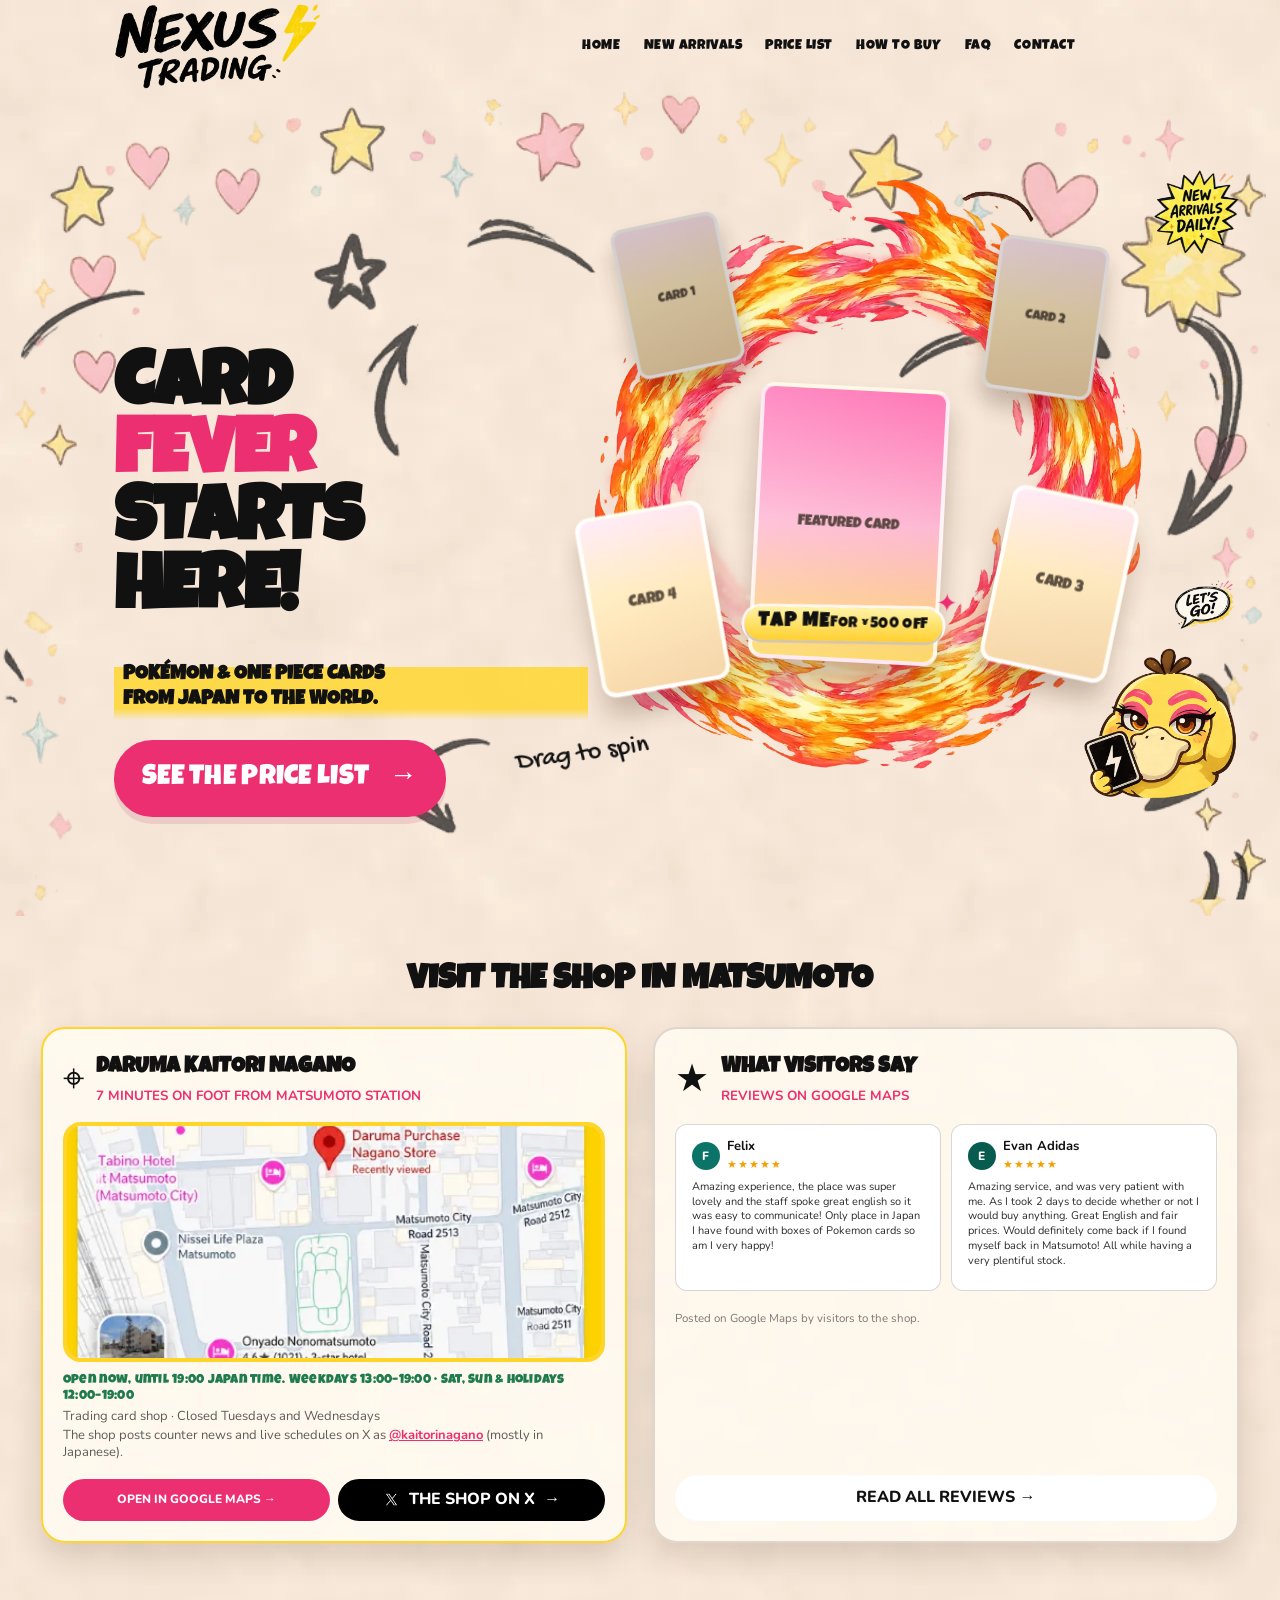
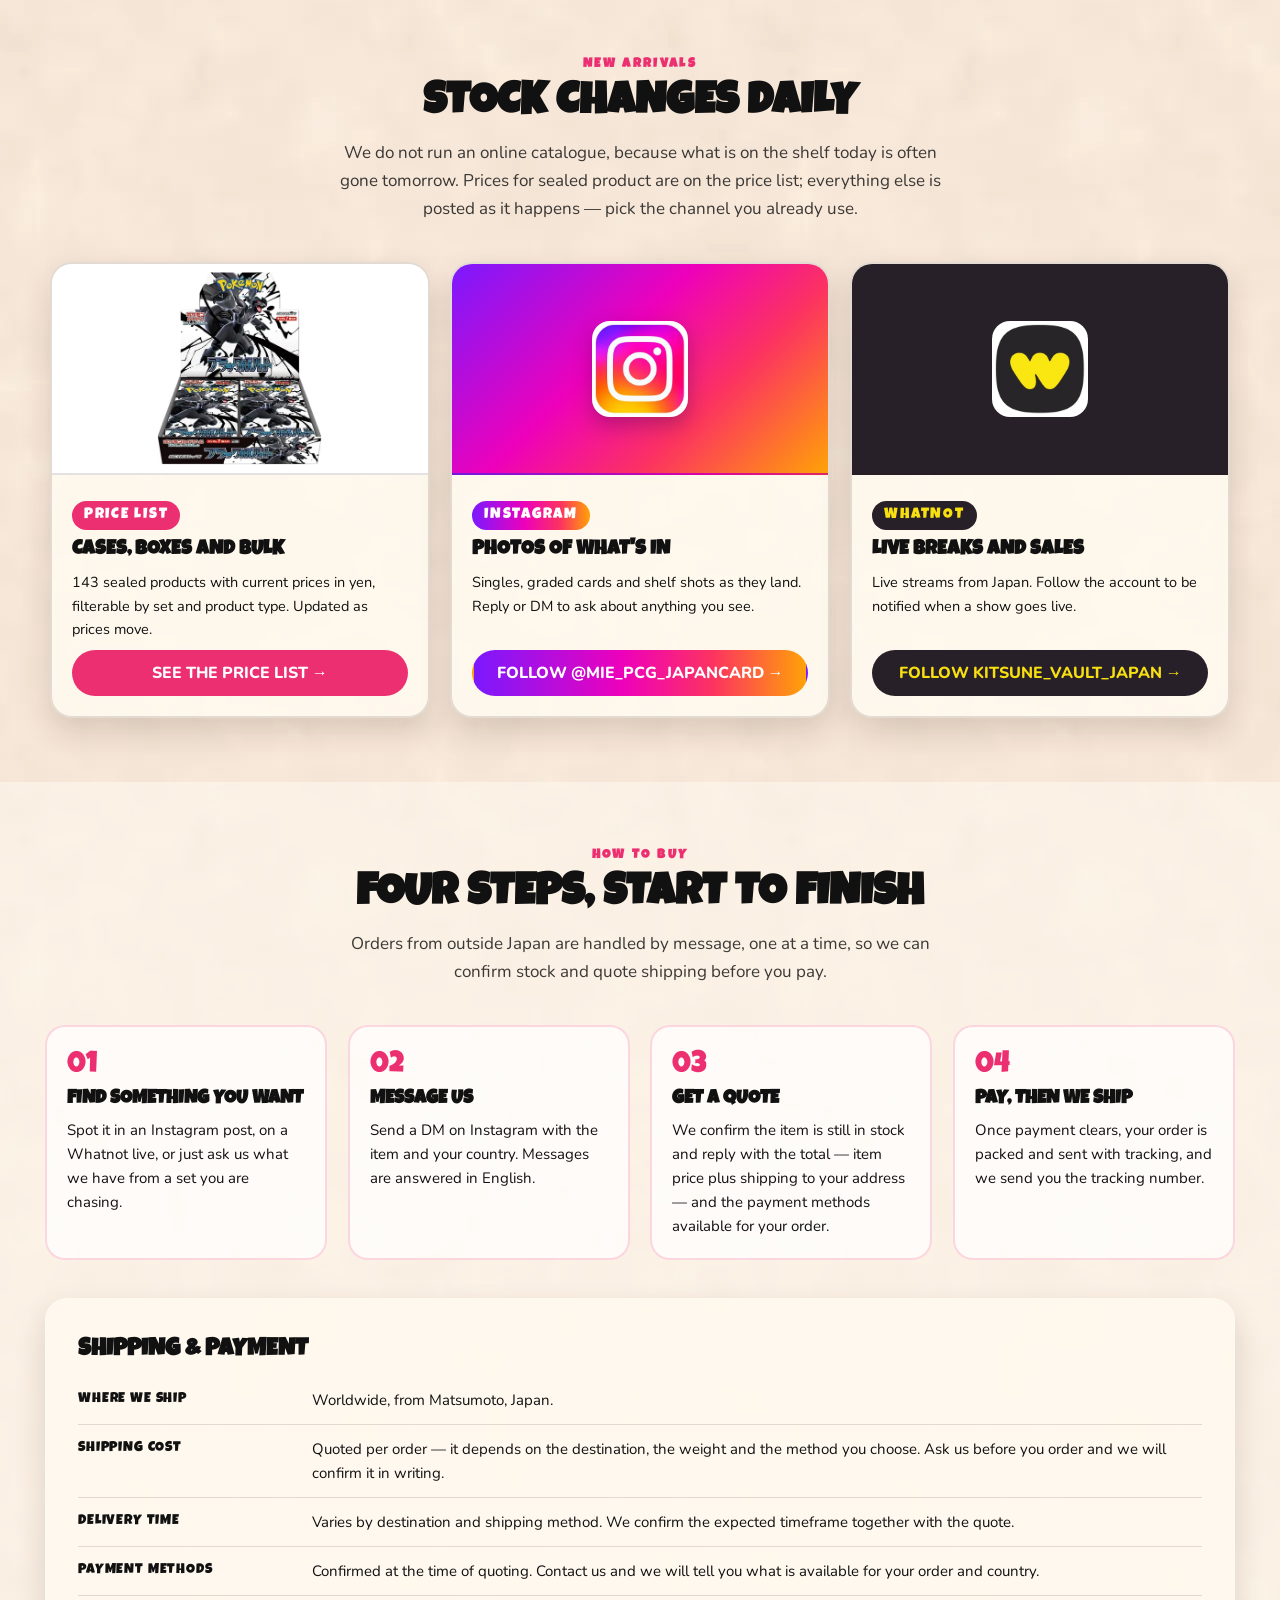
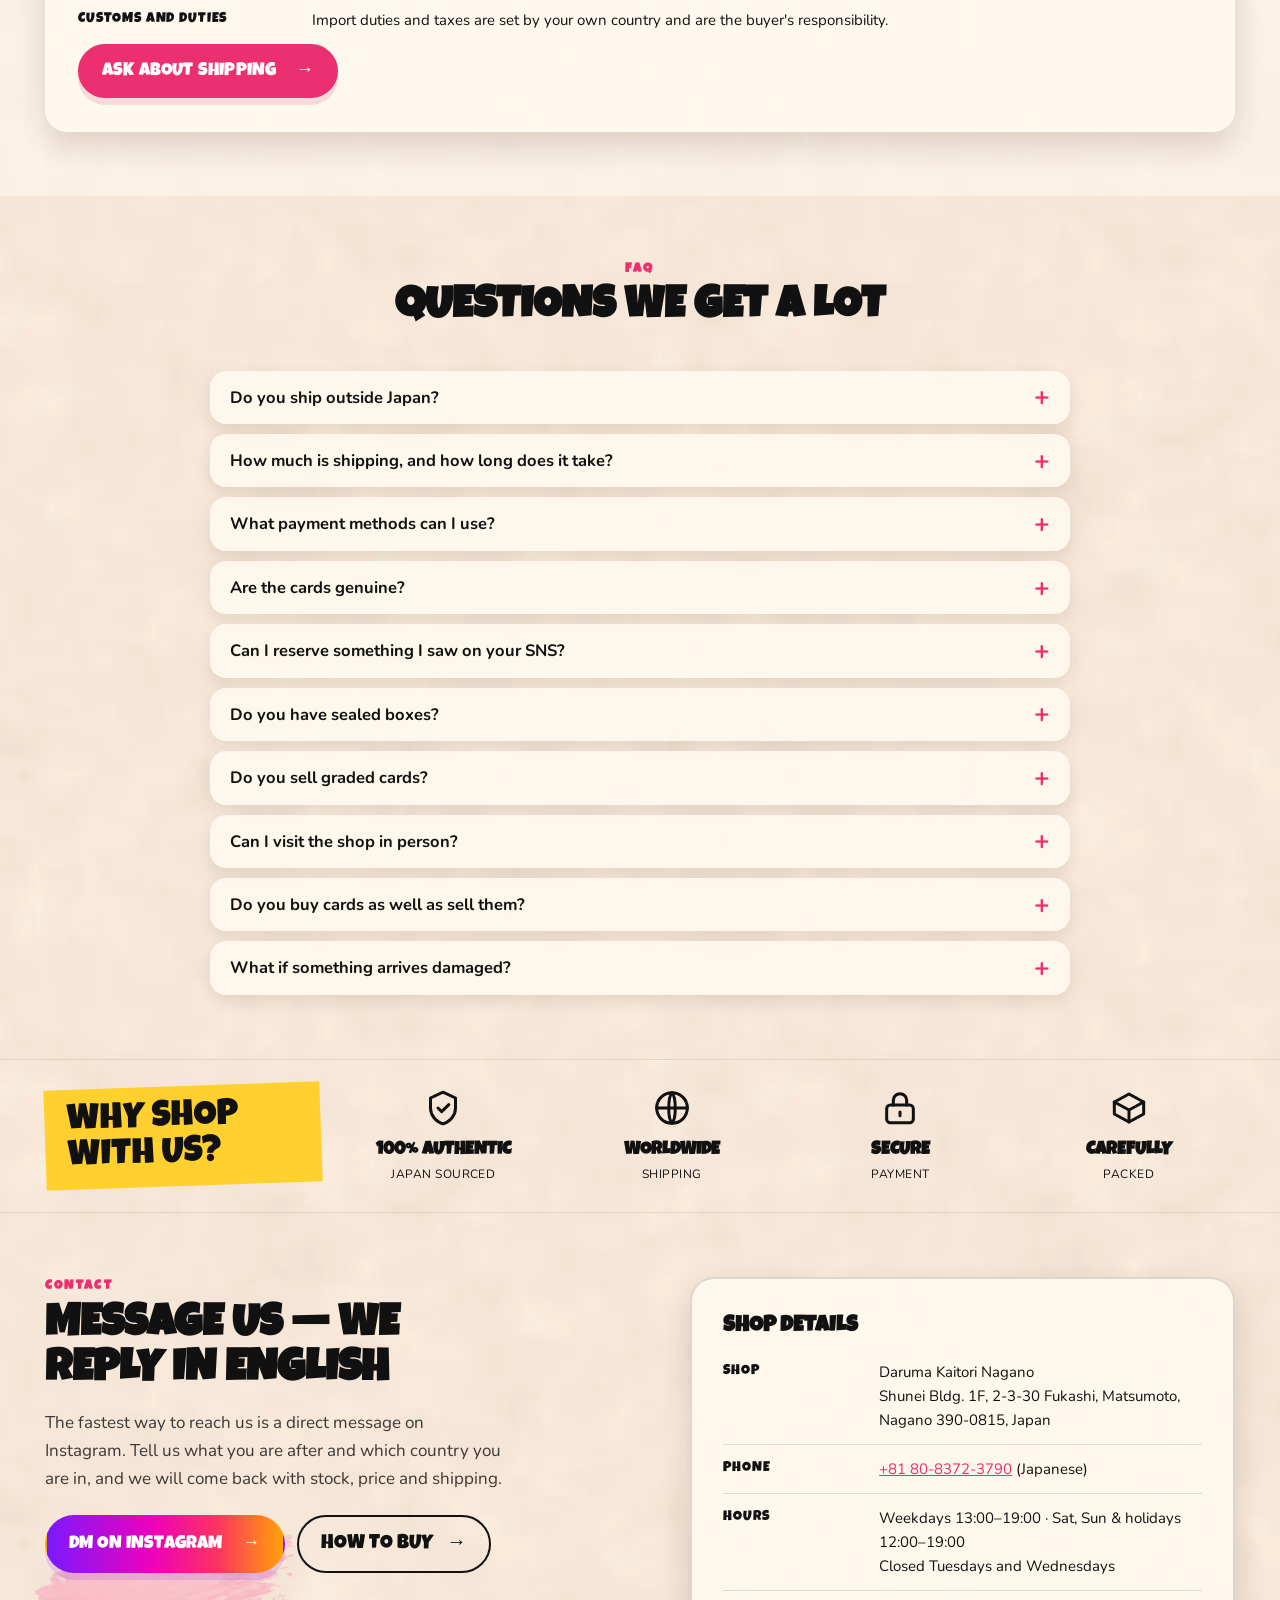
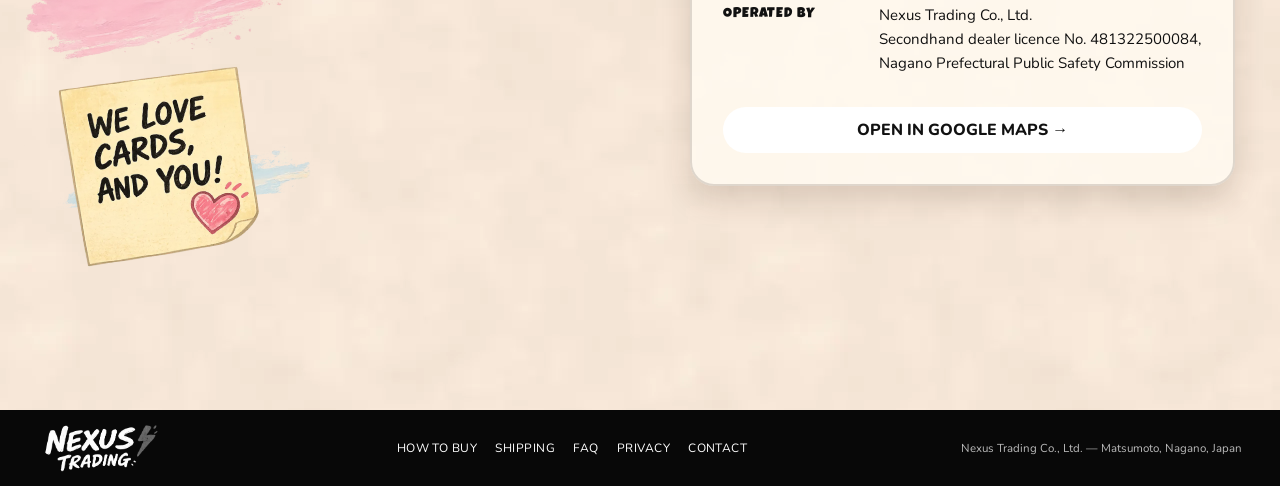
==== commit ffd93cd4: "Add files via upload" ====
--- a/index.html
+++ b/index.html
@@ -121,8 +121,9 @@
           <p id="orbit-status" class="sr-only" aria-live="polite"></p>
 
           <div class="orbit-system" data-orbit-system tabindex="0" role="group" aria-label="Card carousel" aria-describedby="orbit-help orbit-status">
-            <button class="orbit-card orbit-card--main" type="button" aria-label="Featured card. Fixed in the middle.">
+            <button class="orbit-card orbit-card--main" type="button" data-reward-trigger aria-label="Featured card. Tap to reveal a discount code.">
               <span>Featured card</span>
+              <span class="orbit-lure" aria-hidden="true"><i>✦</i><b>TAP ME</b>FOR ¥500 OFF</span>
             </button>
 
             <button class="orbit-card orbit-card--satellite orbit-card--slot1" type="button" data-angle="228" data-tilt="-12" aria-label="Card 1">
@@ -428,6 +429,48 @@
 
     </main>
 
+
+    <dialog class="reward" data-reward aria-labelledby="reward-heading">
+      <form method="dialog" class="reward-dismiss"><button class="reward-close" aria-label="Close">×</button></form>
+
+      <div class="reward-body">
+        <div class="reward-rays" aria-hidden="true"></div>
+        <div class="reward-flash" aria-hidden="true"></div>
+        <div class="reward-burst" data-reward-burst aria-hidden="true"></div>
+
+        <img class="reward-mascot" src="assets/mascot/nexus-mascot.webp" alt="" width="760" height="1140" aria-hidden="true" decoding="async">
+
+        <div class="reward-reels" data-reward-reels aria-hidden="true">
+          <span class="reel" data-reel><span class="reel-strip"><b class="s-bolt">⚡</b><b class="s-star">★</b><b class="s-heart">♥</b><b class="s-flower">✿</b><b class="s-spark">✦</b><b class="s-star">★</b><b class="s-heart">♥</b><b class="s-flower">✿</b><b class="s-bolt">⚡</b></span></span>
+          <span class="reel" data-reel><span class="reel-strip"><b class="s-bolt">⚡</b><b class="s-heart">♥</b><b class="s-flower">✿</b><b class="s-star">★</b><b class="s-spark">✦</b><b class="s-heart">♥</b><b class="s-flower">✿</b><b class="s-star">★</b><b class="s-bolt">⚡</b></span></span>
+          <span class="reel" data-reel><span class="reel-strip"><b class="s-bolt">⚡</b><b class="s-flower">✿</b><b class="s-star">★</b><b class="s-heart">♥</b><b class="s-spark">✦</b><b class="s-flower">✿</b><b class="s-star">★</b><b class="s-heart">♥</b><b class="s-bolt">⚡</b></span></span>
+        </div>
+
+        <p class="reward-status" data-reward-status aria-hidden="true">Here we go…</p>
+        <p class="reward-stamp" data-reward-stamp aria-hidden="true">JACKPOT!</p>
+
+        <div class="reward-result" data-reward-result hidden>
+          <p class="reward-kicker">✦ YATTA! ✦</p>
+          <h2 id="reward-heading" class="reward-amount">¥500 <span>OFF</span></h2>
+          <p class="reward-lede">Your code is ready. Send it with your DM and we will take ¥500 off the total.</p>
+
+          <div class="reward-code">
+            <code data-reward-code>NX-XXXXX-XXXX</code>
+            <button class="reward-copy" type="button" data-reward-copy>Copy</button>
+          </div>
+
+          <a class="primary-button primary-button--inline primary-button--instagram reward-cta" href="https://www.instagram.com/mie_pcg_japancard/" target="_blank" rel="noopener noreferrer">Send it in a DM <span aria-hidden="true">→</span></a>
+
+          <ul class="reward-terms">
+            <li>Valid for 14 days from the day it was issued.</li>
+            <li>One code per order, on orders of ¥3,000 or more.</li>
+            <li>Cannot be combined with other offers.</li>
+            <li>Paste the code into your message so we can apply it.</li>
+          </ul>
+        </div>
+      </div>
+    </dialog>
+
     <footer class="site-footer">
       <img src="assets/branding/nexus-logo.webp" alt="Nexus Trading" width="766" height="296" loading="lazy" decoding="async">
       <nav aria-label="Footer navigation">
--- a/styles.css
+++ b/styles.css
@@ -2720,3 +2720,403 @@
 /* 681–980px は元から中心より上にあるため持ち上げない */
 @media (min-width: 681px) and (max-width: 980px) { .orbit-system { --main-lift: 0%; } }
 @media (max-width: 680px) { .orbit-system { --main-lift: 2%; } }
+
+/* ================================================================
+   2026-09-04: 中央カードのサービスコード（¥500 OFF）
+   全員当たり。演出のみパチンコ風で、抽選はしていない。
+   1つ目 → 2つ目 → リーチ → 当たり、の順で盛り上げる。
+   ================================================================ */
+
+/* --- カード上の誘い --- */
+.orbit-lure {
+  position: absolute;
+  left: 50%;
+  bottom: 6.5%;
+  z-index: 3;
+  display: grid;
+  gap: 1px;
+  padding: 6px 14px 7px;
+  border-radius: 999px;
+  transform: translateX(-50%) rotate(-2deg);
+  background: linear-gradient(180deg, #fff3a8, var(--yellow));
+  color: #111;
+  font-family: var(--font-display);
+  font-size: clamp(8px, 1.35cqw, 12px);
+  line-height: 1.05;
+  letter-spacing: .03em;
+  white-space: nowrap;
+  box-shadow: 0 3px 0 rgba(120, 78, 12, .3), 0 0 0 3px rgba(255, 255, 255, .85);
+  animation: lureBounce 1.1s cubic-bezier(.5, -.4, .5, 1.4) infinite alternate;
+}
+.orbit-lure b { font-size: 1.3em; letter-spacing: .06em; }
+.orbit-lure i {
+  position: absolute;
+  top: -46%;
+  right: -8%;
+  font-style: normal;
+  font-size: 1.7em;
+  color: var(--pink);
+  animation: lureSparkle .9s ease-in-out infinite alternate;
+}
+@keyframes lureBounce {
+  from { transform: translateX(-50%) rotate(-2deg) scale(1) translateY(0); }
+  to   { transform: translateX(-50%) rotate(-2deg) scale(1.06) translateY(-3px); }
+}
+@keyframes lureSparkle {
+  from { transform: scale(.7) rotate(-16deg); opacity: .55; }
+  to   { transform: scale(1.15) rotate(16deg); opacity: 1; }
+}
+.orbit-card--main:hover .orbit-lure { background: #fff; }
+
+/* --- ダイアログ --- */
+.reward {
+  --reel-h: clamp(78px, 22vw, 104px);
+  position: relative;
+  width: min(92vw, 470px);
+  padding: 0;
+  border: 0;
+  border-radius: 30px;
+  color: var(--ink);
+  background: var(--paper);
+  box-shadow: 0 30px 70px rgba(35, 16, 6, .45), 0 0 0 6px rgba(255, 255, 255, .55);
+  overflow: hidden;
+}
+.reward::backdrop { background: rgba(20, 9, 4, .78); backdrop-filter: blur(4px); }
+.reward[open] { animation: rewardIn .42s cubic-bezier(.2, 1.3, .35, 1.35); }
+@keyframes rewardIn { from { transform: scale(.72) rotate(-4deg); opacity: 0; } }
+.reward.is-shake { animation: rewardShake .5s cubic-bezier(.36, .07, .19, .97); }
+@keyframes rewardShake {
+  10%, 90% { transform: translate(-4px, 2px) rotate(-.8deg); }
+  30%, 70% { transform: translate(7px, -4px) rotate(1.1deg); }
+  50%      { transform: translate(-9px, 4px) rotate(-1.3deg); }
+}
+
+.reward-dismiss { position: absolute; top: 12px; right: 12px; z-index: 6; margin: 0; }
+.reward-close {
+  display: grid;
+  place-items: center;
+  width: 36px;
+  height: 36px;
+  border: 0;
+  border-radius: 50%;
+  color: var(--ink);
+  background: rgba(255, 255, 255, .8);
+  font-size: 21px;
+  line-height: 1;
+  cursor: pointer;
+}
+.reward-close:hover { background: #fff; transform: scale(1.08); }
+.reward-body {
+  position: relative;
+  z-index: 2;
+  padding: clamp(30px, 6vw, 40px) clamp(20px, 5vw, 34px) clamp(24px, 4vw, 32px);
+  text-align: center;
+}
+/* 放射光の上でも本文が読めるように、うっすら明るい下地を敷く */
+.reward-body::before {
+  content: "";
+  position: absolute;
+  inset: 0;
+  z-index: -1;
+  opacity: 0;
+  pointer-events: none;
+  background: radial-gradient(ellipse at 50% 60%, rgba(255, 252, 244, .94) 32%, rgba(255, 252, 244, .6) 64%, transparent 88%);
+  transition: opacity .3s ease;
+}
+.reward.is-done .reward-body::before { opacity: 1; }
+
+/* --- 放射光 --- */
+.reward-rays {
+  position: absolute;
+  inset: -60%;
+  z-index: 0;
+  opacity: 0;
+  pointer-events: none;
+  background: repeating-conic-gradient(
+    from 0deg,
+    rgba(255, 208, 46, .62) 0deg 6deg,
+    rgba(236, 47, 112, .22) 6deg 12deg,
+    transparent 12deg 18deg
+  );
+  -webkit-mask-image: radial-gradient(circle at 50% 44%, #000 6%, transparent 62%);
+  mask-image: radial-gradient(circle at 50% 44%, #000 6%, transparent 62%);
+  transition: opacity .35s ease;
+}
+.reward.is-hit .reward-rays,
+.reward.is-done .reward-rays { opacity: .9; animation: raySpin 11s linear infinite; }
+@keyframes raySpin { to { transform: rotate(360deg); } }
+
+/* --- 当たった瞬間の白フラッシュ --- */
+.reward-flash {
+  position: absolute;
+  inset: 0;
+  z-index: 4;
+  opacity: 0;
+  pointer-events: none;
+  background: #fff;
+}
+.reward.is-hit .reward-flash { animation: hitFlash .55s ease-out; }
+@keyframes hitFlash {
+  0%   { opacity: .95; }
+  30%  { opacity: .3; }
+  55%  { opacity: .7; }
+  100% { opacity: 0; }
+}
+
+/* --- マスコット --- */
+/* 文字に被らないよう、右下からのぞかせる */
+.reward-mascot {
+  position: absolute;
+  right: 6px;
+  bottom: -4px;
+  z-index: 3;
+  width: clamp(64px, 18vw, 92px);
+  height: auto;
+  opacity: 0;
+  pointer-events: none;
+  transform: translateY(30px);
+  transition: opacity .3s ease, transform .3s ease;
+}
+.reward.is-reach .reward-mascot { opacity: 1; transform: translateY(4px); animation: mascotJitter .26s ease-in-out infinite alternate; }
+.reward.is-hit .reward-mascot { opacity: 1; transform: translateY(0); animation: mascotHop .42s cubic-bezier(.3, -.6, .4, 1.6) 3; }
+.reward.is-done .reward-mascot { opacity: 1; transform: translateY(6px) rotate(-4deg); }
+@keyframes mascotJitter { from { transform: translateY(4px) rotate(-7deg); } to { transform: translateY(-2px) rotate(7deg); } }
+@keyframes mascotHop { 50% { transform: translateY(-26px) rotate(-10deg) scale(1.1); } }
+
+/* --- 紙吹雪 --- */
+.reward-burst { position: absolute; inset: 0; z-index: 5; overflow: hidden; pointer-events: none; }
+.confetto {
+  position: absolute;
+  top: -18px;
+  width: 10px;
+  height: 15px;
+  border-radius: 2px;
+  opacity: 0;
+  animation: confettiFall linear forwards;
+}
+.confetto.is-round { border-radius: 50%; height: 10px; }
+.confetto.is-ribbon { width: 5px; height: 22px; border-radius: 4px; }
+.confetto.is-star {
+  width: auto;
+  height: auto;
+  background: none !important;
+  font-size: 17px;
+  line-height: 1;
+}
+@keyframes confettiFall {
+  0%   { opacity: 1; transform: translateY(0) rotate(0deg) scale(1); }
+  100% { opacity: 0; transform: translateY(560px) rotate(760deg) scale(.7); }
+}
+
+/* --- リール --- */
+.reward-reels { display: flex; justify-content: center; gap: 10px; margin-bottom: 18px; }
+.reel {
+  position: relative;
+  display: block;
+  width: calc(var(--reel-h) * .82);
+  height: var(--reel-h);
+  overflow: hidden;
+  border: 4px solid var(--ink);
+  border-radius: 20px;
+  background: linear-gradient(#fffefa, #ffeec4);
+  box-shadow: inset 0 8px 16px rgba(88, 52, 12, .18), inset 0 -8px 16px rgba(88, 52, 12, .18);
+}
+/* 上面のつや */
+.reel::after {
+  content: "";
+  position: absolute;
+  inset: 4px 6px auto;
+  height: 32%;
+  border-radius: 999px;
+  background: linear-gradient(rgba(255, 255, 255, .85), transparent);
+  pointer-events: none;
+  z-index: 2;
+}
+.reel-strip { display: block; will-change: transform; }
+.reel-strip b {
+  display: block;
+  height: var(--reel-h);
+  font-size: calc(var(--reel-h) * .5);
+  line-height: var(--reel-h);
+  font-weight: 400;
+}
+.reel-strip .s-bolt   { color: #ffb302; text-shadow: 0 0 10px rgba(255, 179, 2, .7); }
+.reel-strip .s-star   { color: #ffd02e; }
+.reel-strip .s-heart  { color: var(--pink); }
+.reel-strip .s-flower { color: #ff7ab5; }
+.reel-strip .s-spark  { color: #7b19fe; }
+
+.reel.is-spinning .reel-strip { animation: reelSpin .16s linear infinite; }
+@keyframes reelSpin { to { transform: translateY(calc(var(--reel-h) * -8)); } }
+.reel.is-stopped .reel-strip {
+  transform: translateY(calc(var(--reel-h) * -8));
+  animation: reelLand .4s cubic-bezier(.18, 1.7, .4, 1);
+}
+@keyframes reelLand { from { transform: translateY(calc(var(--reel-h) * -8 + var(--reel-h) * .5)); } }
+.reel.is-stopped { border-color: var(--pink); background: linear-gradient(#fff, #ffe6f0); }
+
+/* リーチ */
+.reel.is-reach .reel-strip { animation: reelSpin .58s linear infinite; }
+.reel.is-reach {
+  border-color: var(--pink);
+  animation: reachGlow .42s ease-in-out infinite alternate, reachShake .16s ease-in-out infinite alternate;
+}
+@keyframes reachGlow {
+  from { box-shadow: 0 0 0 3px rgba(236, 47, 112, .3), inset 0 8px 16px rgba(88, 52, 12, .18); }
+  to   { box-shadow: 0 0 0 10px rgba(236, 47, 112, .18), 0 0 26px rgba(236, 47, 112, .6), inset 0 8px 16px rgba(88, 52, 12, .18); }
+}
+@keyframes reachShake { from { transform: translateX(-2px) rotate(-1deg); } to { transform: translateX(2px) rotate(1deg); } }
+.reward.is-reach .reward-body { animation: reachPulse .4s ease-in-out infinite alternate; }
+@keyframes reachPulse {
+  from { background: transparent; }
+  to   { background: rgba(255, 208, 46, .28); }
+}
+.reward.is-hit .reel { animation: reelFlash .14s steps(2) 7; }
+@keyframes reelFlash { 50% { border-color: var(--yellow); background: var(--yellow); transform: scale(1.06); } }
+
+/* --- 状態表示 --- */
+.reward-status {
+  margin: 0;
+  font-family: var(--font-display);
+  font-size: clamp(17px, 4.8vw, 23px);
+  letter-spacing: .1em;
+  text-transform: uppercase;
+  color: rgba(17, 17, 17, .42);
+  transition: color .2s ease, transform .2s ease;
+}
+.reward.is-reach .reward-status {
+  color: var(--pink);
+  animation: reachText .32s ease-in-out infinite alternate;
+}
+@keyframes reachText {
+  from { transform: scale(1.05) rotate(-1.5deg); }
+  to   { transform: scale(1.28) rotate(1.5deg); }
+}
+.reward.is-hit .reward-status,
+.reward.is-done .reward-status,
+.reward.is-done .reward-reels { display: none; }
+
+/* --- 当たりスタンプ --- */
+.reward-stamp {
+  position: absolute;
+  top: 34%;
+  left: 50%;
+  z-index: 6;
+  margin: 0;
+  opacity: 0;
+  pointer-events: none;
+  transform: translate(-50%, -50%);
+  font-family: var(--font-display);
+  font-size: clamp(40px, 13vw, 64px);
+  line-height: 1;
+  letter-spacing: .02em;
+  color: #fff;
+  -webkit-text-stroke: 3px var(--ink);
+  paint-order: stroke fill;
+  text-shadow: 0 6px 0 var(--pink), 0 10px 22px rgba(0, 0, 0, .35);
+}
+.reward.is-hit .reward-stamp { animation: stampIn 1.1s cubic-bezier(.2, 1.6, .3, 1) forwards; }
+@keyframes stampIn {
+  0%   { opacity: 0; transform: translate(-50%, -50%) scale(3.4) rotate(-18deg); }
+  22%  { opacity: 1; transform: translate(-50%, -50%) scale(1) rotate(-7deg); }
+  38%  { transform: translate(-50%, -50%) scale(1.12) rotate(-4deg); }
+  80%  { opacity: 1; transform: translate(-50%, -50%) scale(1) rotate(-6deg); }
+  100% { opacity: 0; transform: translate(-50%, -80%) scale(.9) rotate(-6deg); }
+}
+
+/* --- 結果 --- */
+.reward-result[hidden] { display: none; }
+.reward-reels[hidden] { display: none; }
+.reward-result { display: grid; gap: 12px; justify-items: center; animation: resultIn .5s cubic-bezier(.2, 1.5, .3, 1.2); }
+@keyframes resultIn { from { opacity: 0; transform: scale(.82) translateY(12px); } }
+.reward-kicker {
+  margin: 0;
+  font-family: var(--font-display);
+  font-size: 15px;
+  letter-spacing: .16em;
+  text-transform: uppercase;
+  color: var(--pink);
+  animation: kickerTwinkle 1.1s ease-in-out infinite alternate;
+}
+@keyframes kickerTwinkle { from { opacity: .65; transform: scale(.97); } to { opacity: 1; transform: scale(1.04); } }
+.reward-amount {
+  margin: 0;
+  font-family: var(--font-display);
+  font-size: clamp(50px, 15vw, 76px);
+  line-height: .92;
+  text-transform: uppercase;
+  color: #fff;
+  -webkit-text-stroke: 3px var(--ink);
+  paint-order: stroke fill;
+  text-shadow: 0 5px 0 var(--yellow), 0 9px 0 rgba(120, 78, 12, .35);
+  animation: amountPop .55s cubic-bezier(.2, 1.8, .3, 1) .1s backwards;
+}
+@keyframes amountPop { from { transform: scale(.5) rotate(-8deg); opacity: 0; } }
+.reward-amount span { color: var(--pink); -webkit-text-stroke: 3px var(--ink); text-shadow: 0 5px 0 #fff, 0 9px 0 rgba(120, 78, 12, .3); }
+.reward-lede { margin: 0; max-width: 34ch; font-size: 14.5px; line-height: 1.6; color: rgba(17, 17, 17, .74); }
+
+.reward-code { position: relative; display: flex; align-items: stretch; gap: 8px; width: 100%; margin-top: 4px; }
+.reward-code code {
+  flex: 1;
+  padding: 14px 10px;
+  border: 3px dashed var(--pink);
+  border-radius: 16px;
+  background: #fff;
+  font-family: var(--font-display);
+  font-size: clamp(17px, 5vw, 23px);
+  letter-spacing: .05em;
+  font-variant-numeric: tabular-nums;
+  user-select: all;
+  box-shadow: 0 4px 0 rgba(236, 47, 112, .18);
+}
+.reward-copy {
+  flex: 0 0 auto;
+  padding: 0 20px;
+  border: 3px solid var(--ink);
+  border-radius: 16px;
+  background: var(--ink);
+  color: var(--paper);
+  font-family: var(--font-display);
+  font-size: 15px;
+  cursor: pointer;
+  box-shadow: 0 4px 0 rgba(17, 17, 17, .25);
+  transition: background .18s ease, border-color .18s ease, transform .12s ease;
+}
+.reward-copy:active { transform: translateY(3px); box-shadow: none; }
+.reward-copy.is-copied { background: #1d7a52; border-color: #1d7a52; }
+.reward-cta { width: 100%; justify-content: center; margin-top: 2px; font-size: 18px; }
+
+.reward-terms {
+  margin: 6px 0 0;
+  padding: 0;
+  list-style: none;
+  display: grid;
+  gap: 4px;
+  text-align: left;
+  font-size: 12.5px;
+  line-height: 1.55;
+  color: rgba(17, 17, 17, .62);
+}
+.reward-terms li { padding-left: 15px; position: relative; }
+/* 右下のマスコットに文末が潜り込まないよう逃がす */
+.reward.is-done .reward-terms li:last-child { padding-right: clamp(58px, 17vw, 84px); }
+.reward-terms li::before { content: "・"; position: absolute; left: 0; }
+
+@media (max-width: 420px) {
+  .reward-mascot { width: 58px; right: 2px; }
+  .reward-terms { font-size: 11.5px; }
+}
+
+@media (prefers-reduced-motion: reduce) {
+  .orbit-lure, .orbit-lure i,
+  .reward[open], .reward.is-shake,
+  .reward-result, .reward-amount, .reward-kicker,
+  .reel.is-stopped .reel-strip { animation: none; }
+  .reward.is-hit .reward-rays,
+  .reward.is-done .reward-rays,
+  .reward.is-reach .reward-body,
+  .reward.is-hit .reward-flash,
+  .reward.is-hit .reward-stamp,
+  .reward-mascot { animation: none; }
+  .confetto { display: none; }
+}
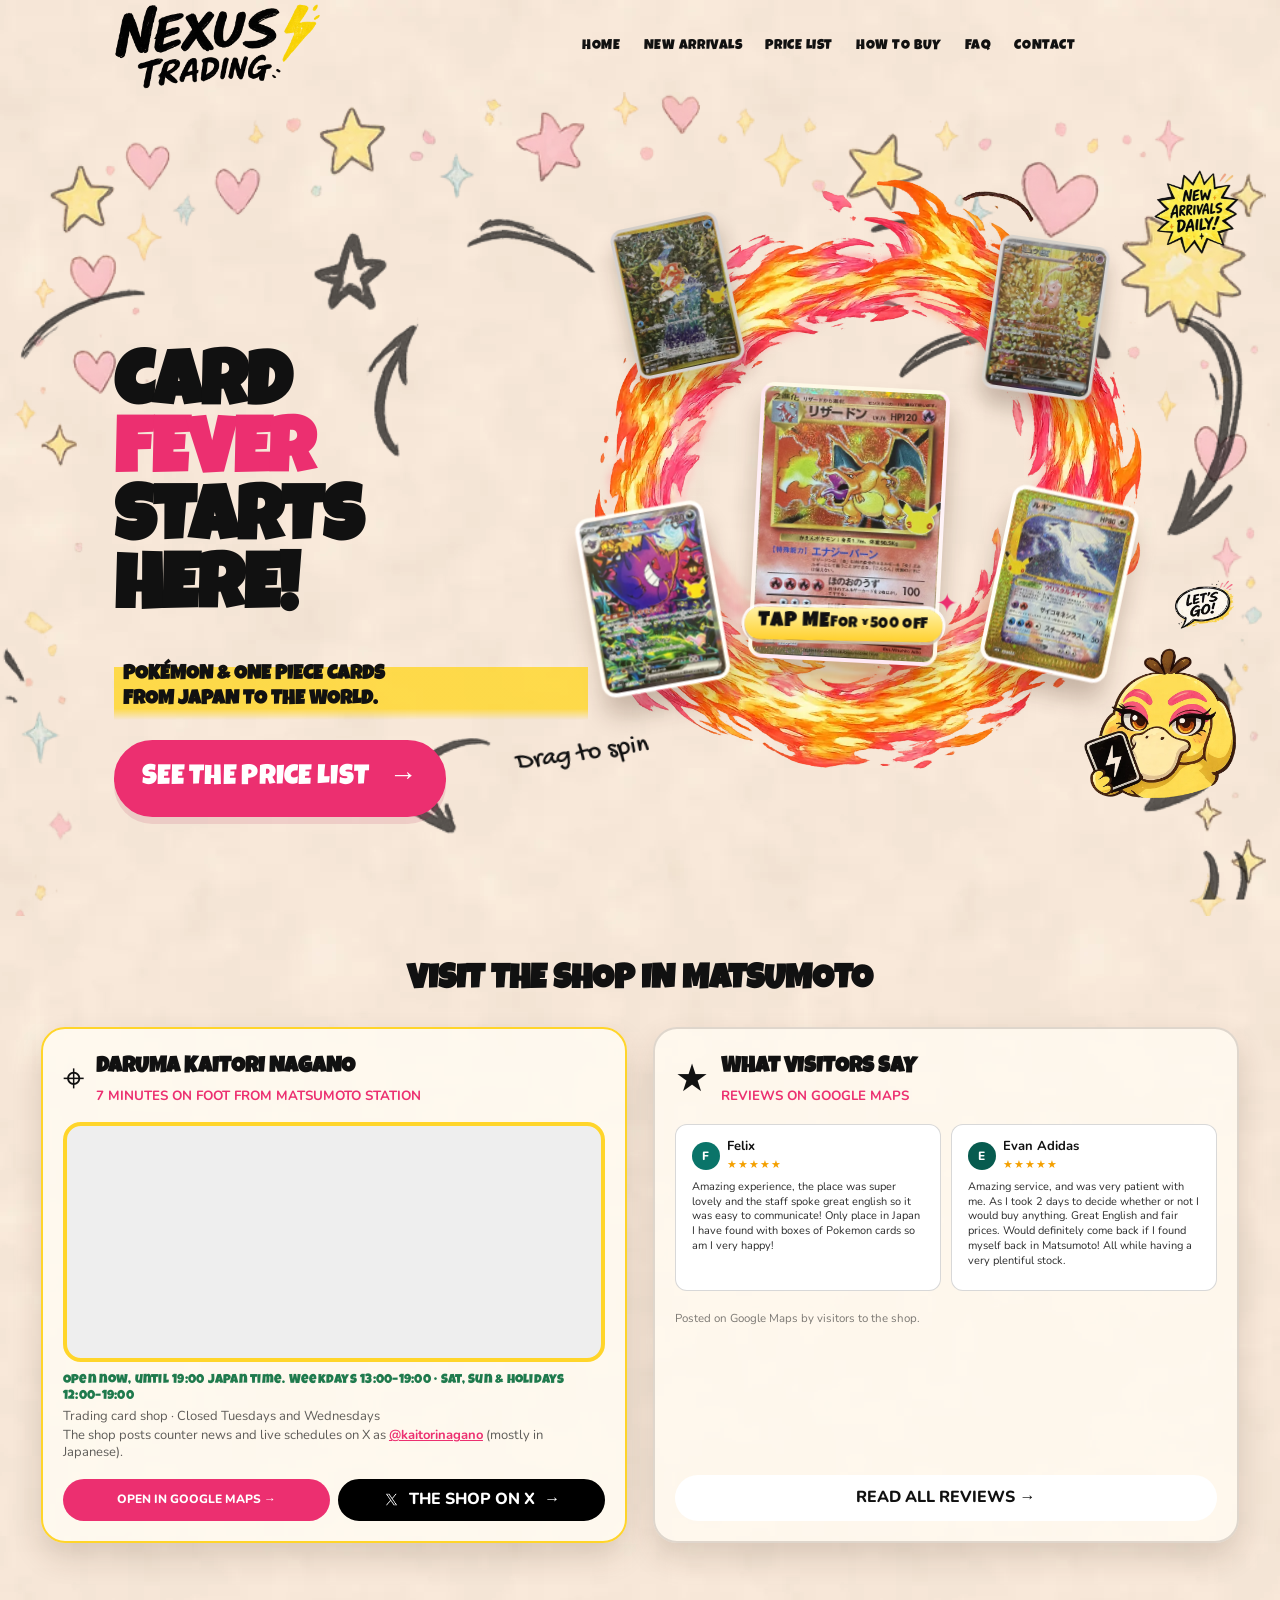
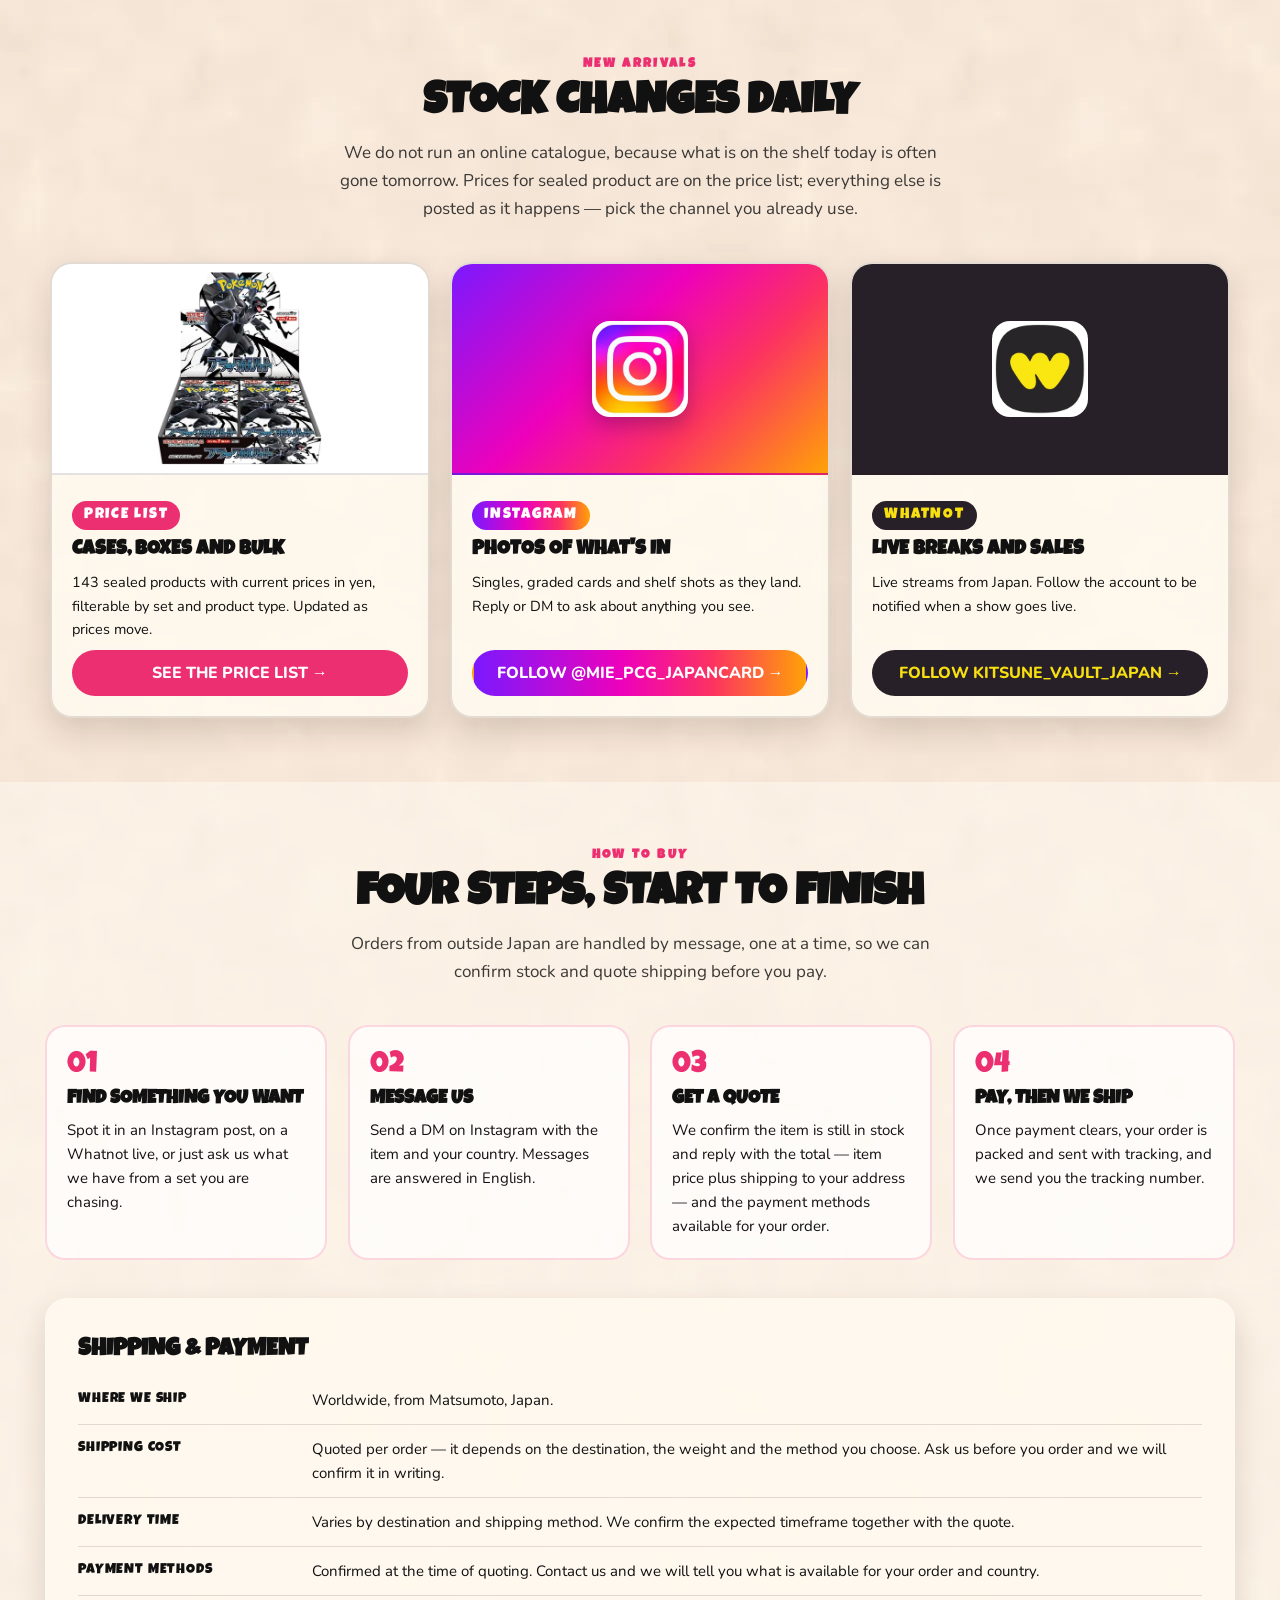
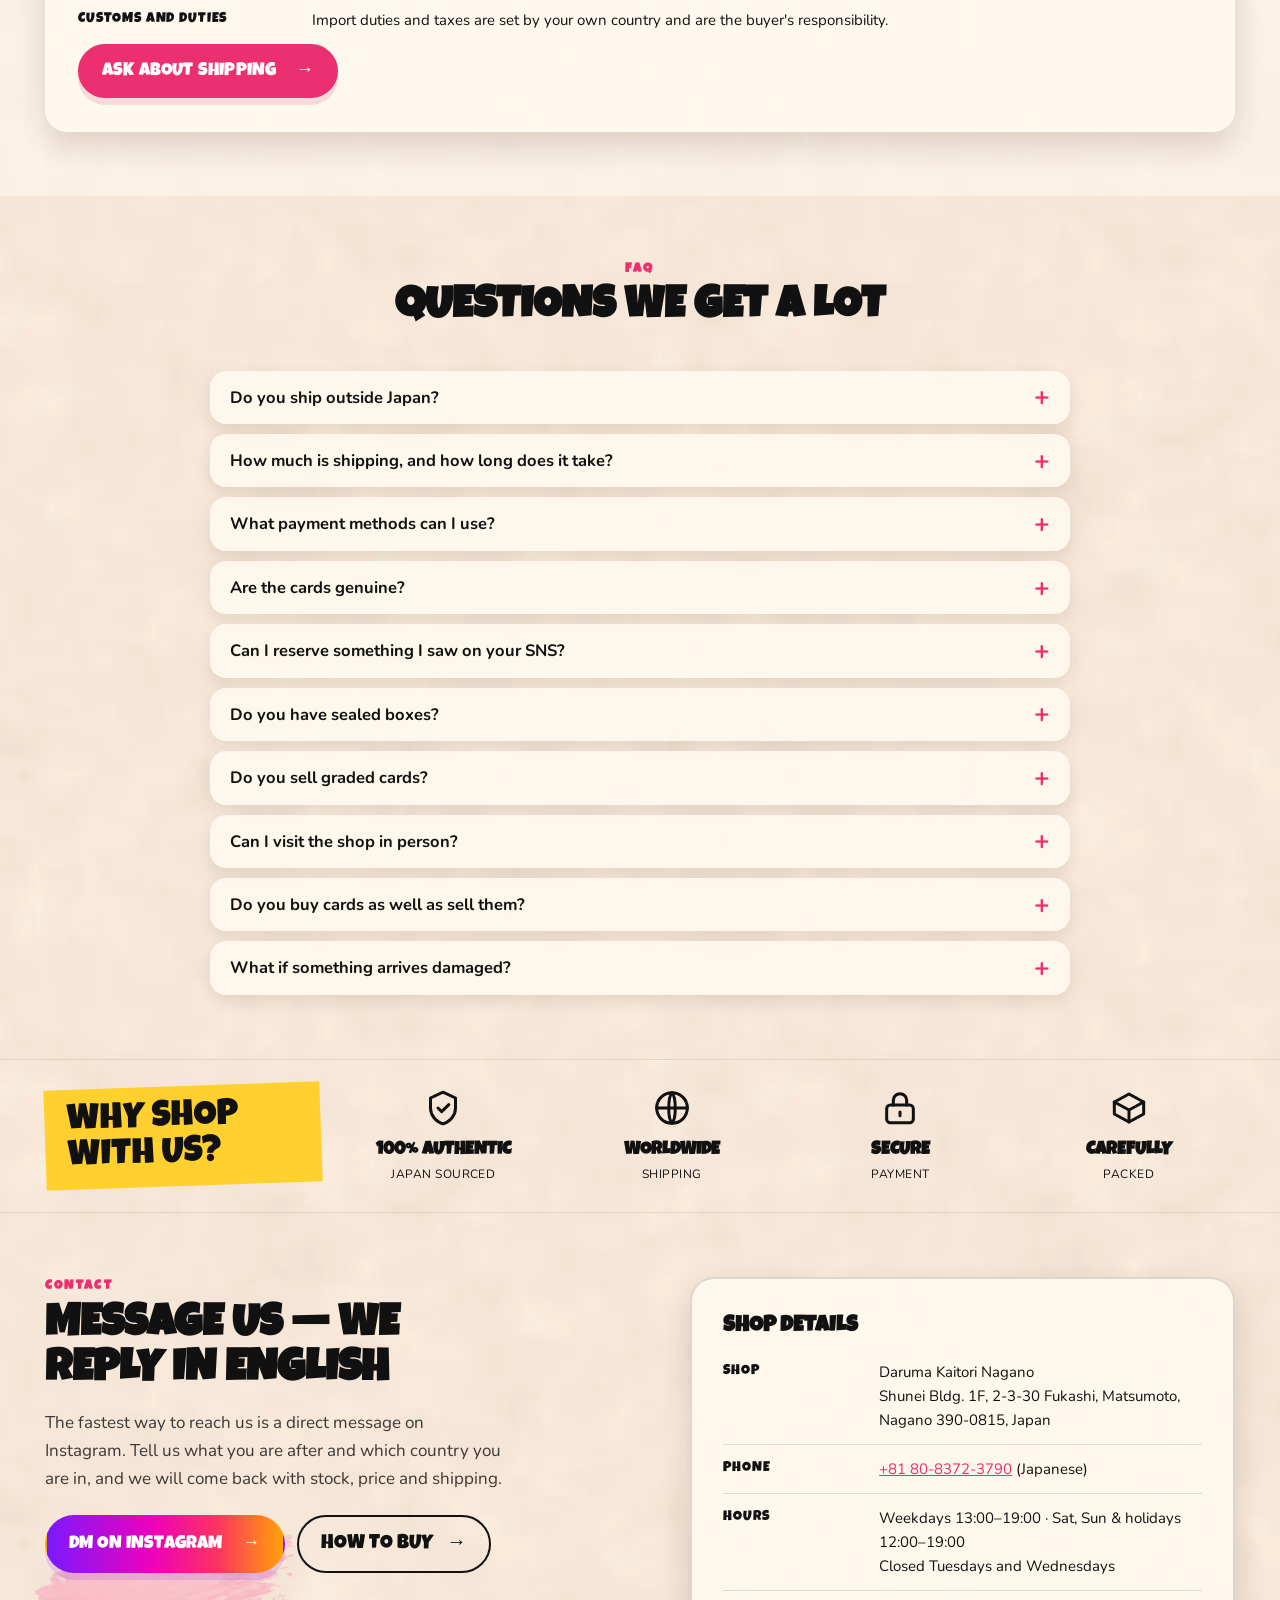
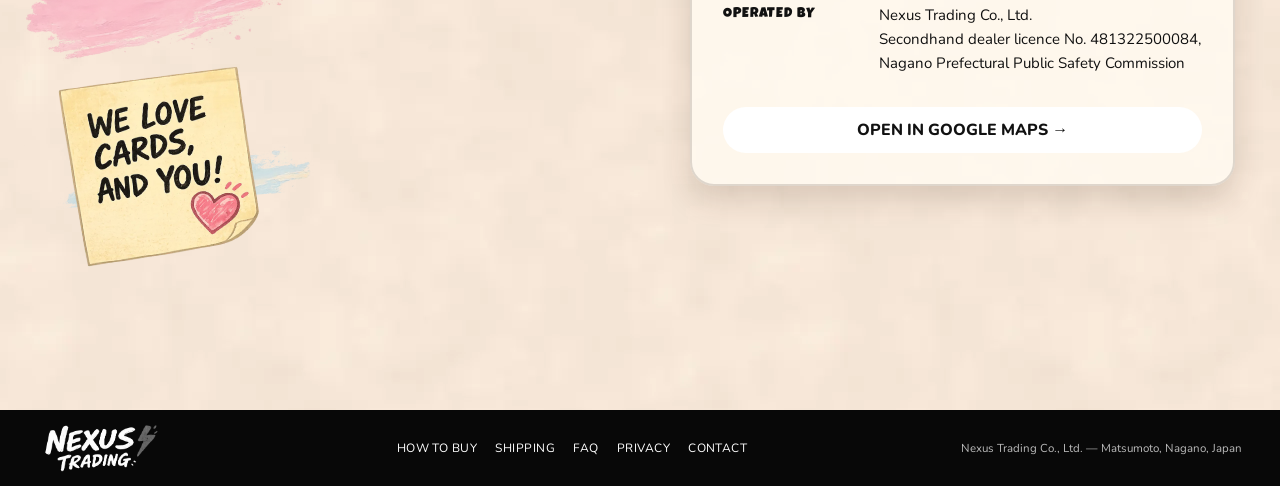
==== commit 4e112f4d: "Add files via upload" ====
--- a/index.html
+++ b/index.html
@@ -121,22 +121,22 @@
           <p id="orbit-status" class="sr-only" aria-live="polite"></p>
 
           <div class="orbit-system" data-orbit-system tabindex="0" role="group" aria-label="Card carousel" aria-describedby="orbit-help orbit-status">
-            <button class="orbit-card orbit-card--main" type="button" data-reward-trigger aria-label="Featured card. Tap to reveal a discount code.">
-              <span>Featured card</span>
+            <button class="orbit-card orbit-card--main" type="button" data-reward-trigger aria-label="Featured card: Charizard. Tap to reveal a discount code.">
+              <img class="orbit-card-img" src="assets/cards/m6a-137-charizard.webp" alt="" width="640" height="875" fetchpriority="high" decoding="async" draggable="false">
               <span class="orbit-lure" aria-hidden="true"><i>✦</i><b>TAP ME</b>FOR ¥500 OFF</span>
             </button>
 
-            <button class="orbit-card orbit-card--satellite orbit-card--slot1" type="button" data-angle="228" data-tilt="-12" aria-label="Card 1">
-              <span>Card 1</span>
+            <button class="orbit-card orbit-card--satellite orbit-card--slot1" type="button" data-angle="228" data-tilt="-12" aria-label="Magikarp">
+              <img class="orbit-card-img" src="assets/cards/m6a-165-magikarp.webp" alt="" width="400" height="544" decoding="async" draggable="false">
             </button>
-            <button class="orbit-card orbit-card--satellite orbit-card--slot2" type="button" data-angle="320" data-tilt="8" aria-label="Card 2">
-              <span>Card 2</span>
+            <button class="orbit-card orbit-card--satellite orbit-card--slot2" type="button" data-angle="320" data-tilt="8" aria-label="Mew ex">
+              <img class="orbit-card-img" src="assets/cards/m6a-129-mew-ex.webp" alt="" width="400" height="543" decoding="async" draggable="false">
             </button>
-            <button class="orbit-card orbit-card--satellite orbit-card--slot3" type="button" data-angle="35" data-tilt="12" aria-label="Card 3">
-              <span>Card 3</span>
+            <button class="orbit-card orbit-card--satellite orbit-card--slot3" type="button" data-angle="35" data-tilt="12" aria-label="Lugia">
+              <img class="orbit-card-img" src="assets/cards/m6a-142-lugia.webp" alt="" width="400" height="555" decoding="async" draggable="false">
             </button>
-            <button class="orbit-card orbit-card--satellite orbit-card--slot4" type="button" data-angle="140" data-tilt="-10" aria-label="Card 4">
-              <span>Card 4</span>
+            <button class="orbit-card orbit-card--satellite orbit-card--slot4" type="button" data-angle="140" data-tilt="-10" aria-label="Gengar ex">
+              <img class="orbit-card-img" src="assets/cards/m6a-131-gengar-ex.webp" alt="" width="400" height="548" decoding="async" draggable="false">
             </button>
           </div>
 
--- a/styles.css
+++ b/styles.css
@@ -3120,3 +3120,19 @@
   .reward-mascot { animation: none; }
   .confetto { display: none; }
 }
+
+/* 2026-10-28: 回転カードに実カードの写真を表示する（中央1枚＋周囲4枚）
+   中央カードの「TAP ME」はカード幅からはみ出すため、カード側で overflow: hidden にせず、
+   写真の角を枠の内側の丸みに合わせて切る。 */
+.orbit-card-img {
+  position: absolute;
+  inset: 0;
+  z-index: 0;
+  width: 100%;
+  height: 100%;
+  object-fit: cover;
+  border-radius: calc(clamp(12px, 1.8cqw, 18px) - clamp(4px, .55cqw, 6px));
+  pointer-events: none;
+  user-select: none;
+  -webkit-user-drag: none;
+}
